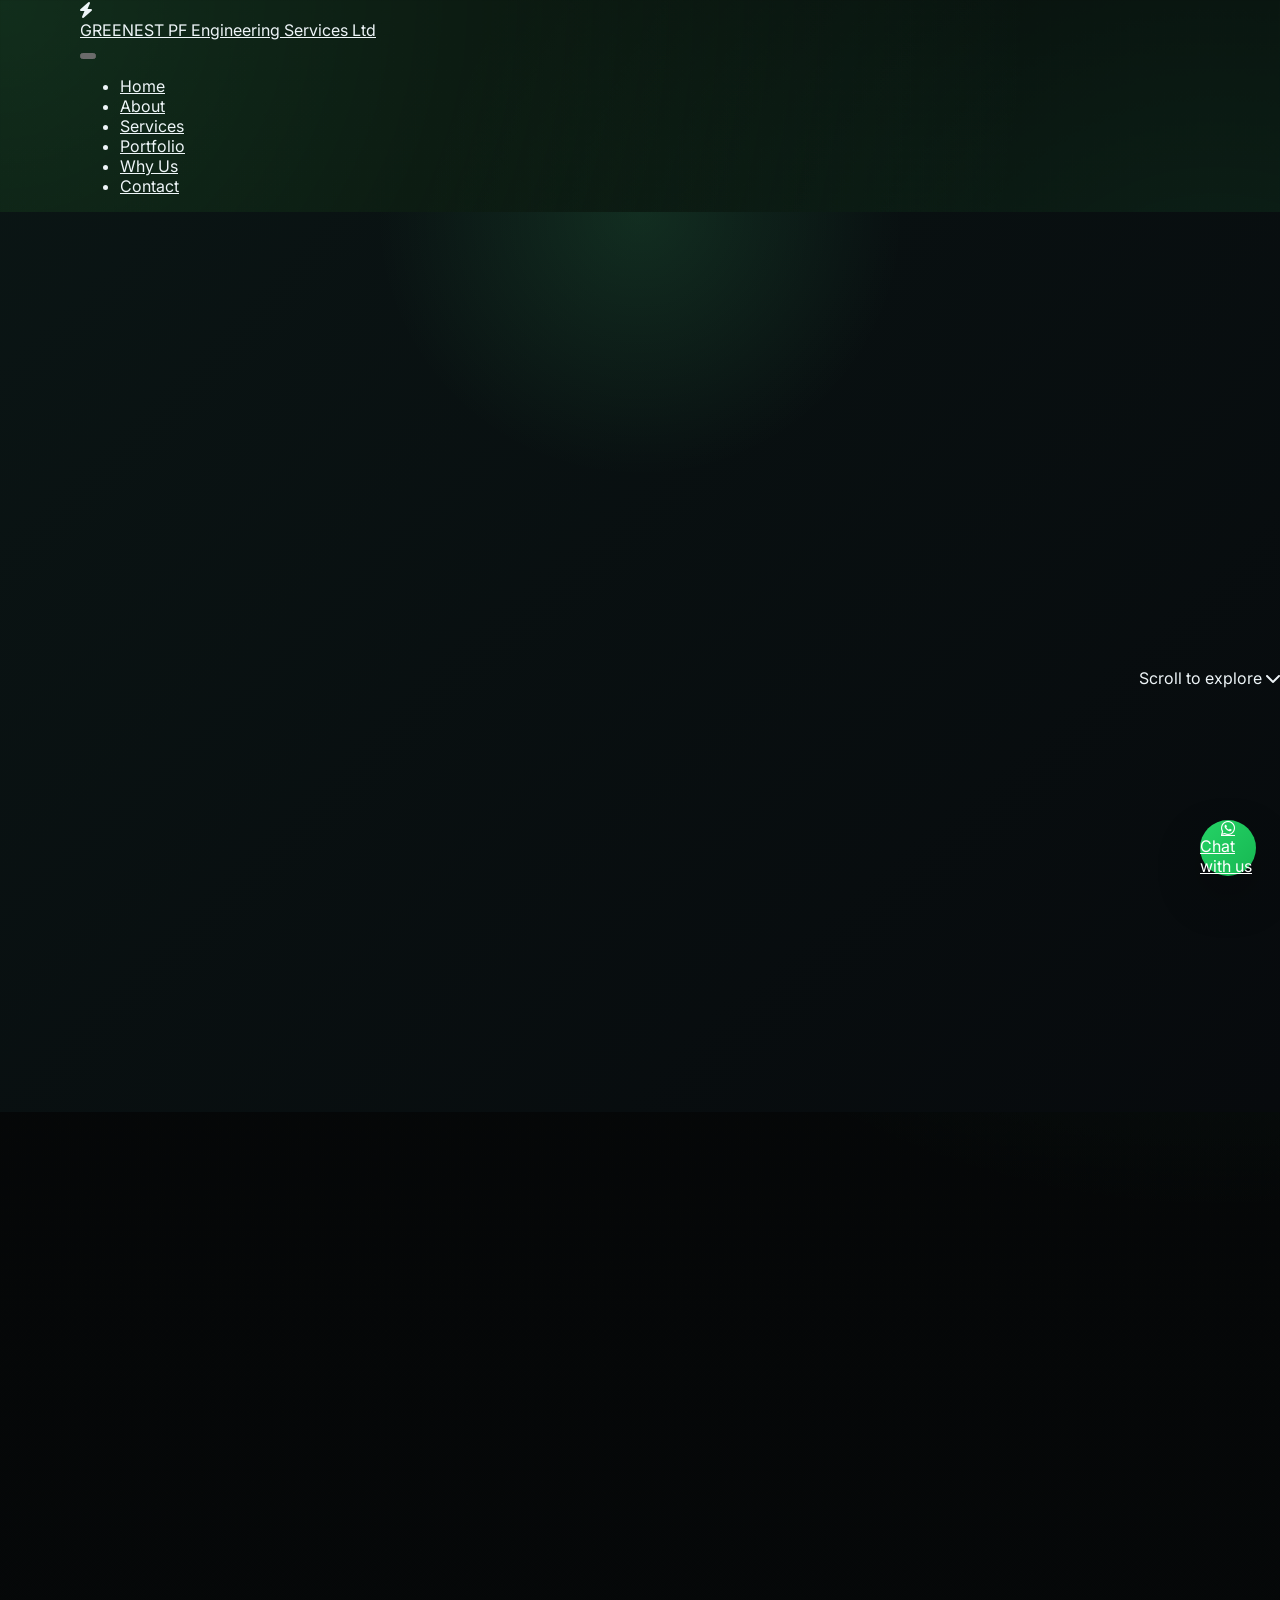
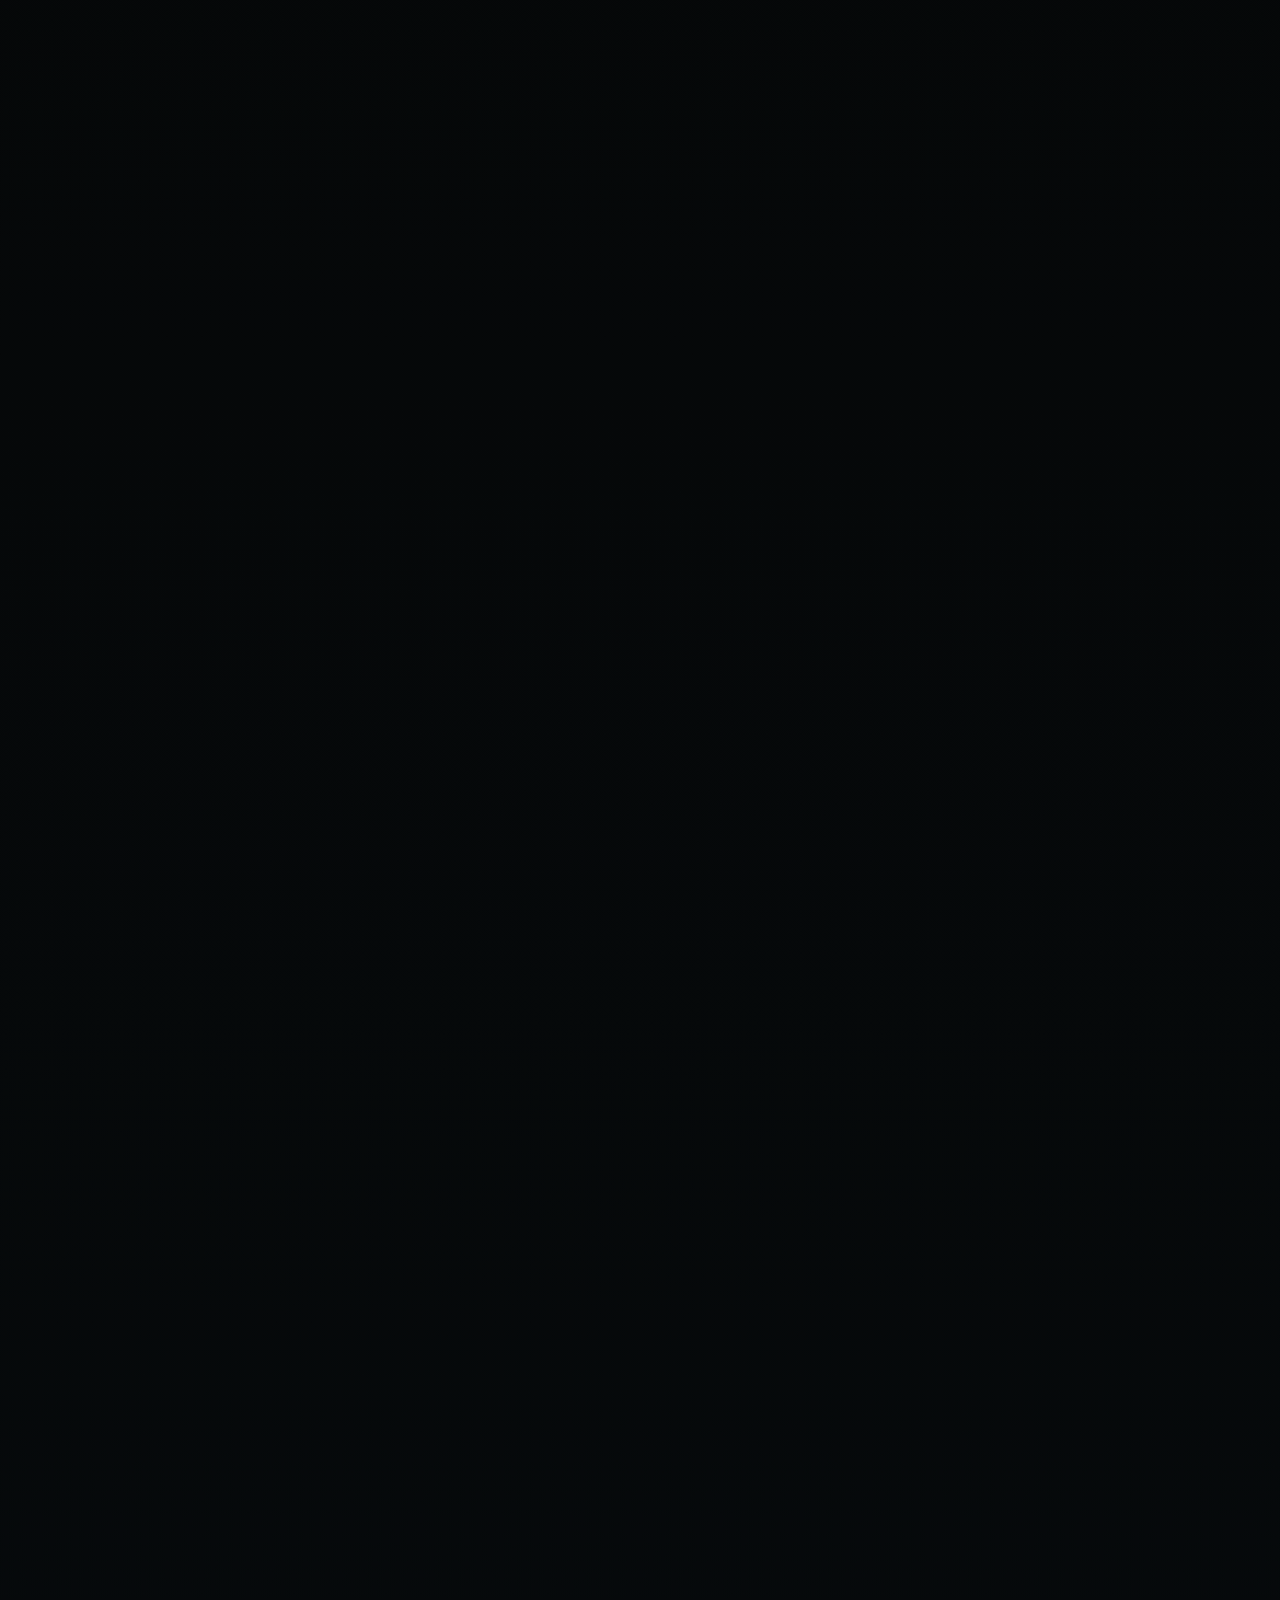
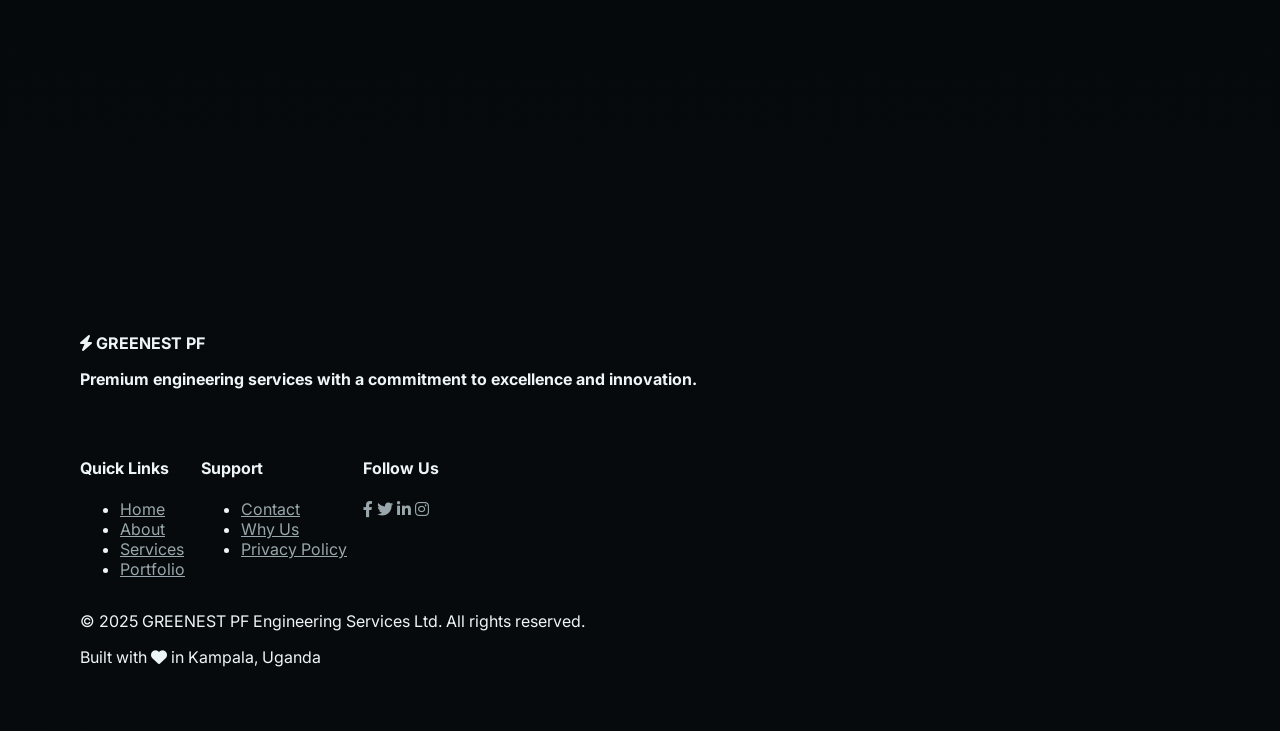
==== index.html @ 6f7627c1 "Update index.html" ====
﻿<!DOCTYPE html>
<html lang="en">

<head>
  <meta charset="UTF-8">
  <meta name="viewport" content="width=device-width, initial-scale=1.0">
  <meta name="description"
    content="GREENEST PF Engineering Services Ltd offers electrical, plumbing, tiling, painting, maintenance, gypsum board and fabrication services in Kampala.">
  <meta name="keywords" content="engineering, electrical, plumbing, construction, Kampala, Uganda">
  <meta name="author" content="GREENEST PF Engineering Services Ltd">
  <meta name="theme-color" content="#040606">
  
  <title>GREENEST PF | Engineering Excellence in Kampala</title>
  
  <!-- Font Awesome 6 -->
  <link rel="stylesheet" href="https://cdnjs.cloudflare.com/ajax/libs/font-awesome/6.0.0-beta3/css/all.min.css">
  
  <!-- Google Fonts -->
  <link href="https://fonts.googleapis.com/css2?family=Inter:opsz,wght@14..32,300;14..32,400;14..32,500;14..32,600;14..32,700;14..32,800&display=swap" rel="stylesheet">
  
  <!-- AOS Animation Library -->
  <link href="https://unpkg.com/aos@2.3.1/dist/aos.css" rel="stylesheet">
  
  <!-- Main CSS -->
  <link rel="stylesheet" href="styles.css">
</head>

<body>
  <!-- Custom Cursor -->
  <div class="custom-cursor"></div>
  <div class="custom-cursor-dot"></div>

  <!-- Scroll Progress Bar -->
  <div class="scroll-progress"></div>

  <!-- Navigation -->
  <header class="navbar">
    <div class="container navbar-container">
      <a href="#home" class="logo">
        <div class="logo-icon">
          <i class="fas fa-bolt"></i>
        </div>
        <div class="logo-text">
          <span class="logo-main">GREENEST PF</span>
          <span class="logo-sub">Engineering Services Ltd</span>
        </div>
      </a>

      <button class="mobile-toggle" id="mobileToggle" aria-label="Menu">
        <span></span>
        <span></span>
        <span></span>
      </button>

      <nav class="nav-menu" id="navMenu">
        <ul class="nav-list">
          <li><a href="#home" class="nav-link active">Home</a></li>
          <li><a href="#about" class="nav-link">About</a></li>
          <li><a href="#services" class="nav-link">Services</a></li>
          <li><a href="#portfolio" class="nav-link">Portfolio</a></li>
          <li><a href="#why-us" class="nav-link">Why Us</a></li>
          <li><a href="#contact" class="nav-link">Contact</a></li>
        </ul>
      </nav>
    </div>
  </header>

  <main>
    <!-- Hero Section -->
    <section id="home" class="hero">
      <div class="hero-bg"></div>
      <div class="hero-particles" id="heroParticles"></div>
      
      <div class="container hero-container">
        <div class="hero-content" data-aos="fade-up" data-aos-duration="1000">
          <div class="hero-badge">
            <i class="fas fa-certificate"></i>
            <span>Trusted Since 2016</span>
          </div>
          
          <h1 class="hero-title">
            Building Excellence,
            <span class="gradient-text">Powering the Future</span>
          </h1>
          
          <p class="hero-description">
            GREENEST PF delivers premium electrical, plumbing, tiling, painting, maintenance, 
            and fabrication services across Kampala. We combine technical expertise with 
            uncompromising quality standards.
          </p>
          
          <div class="hero-buttons">
            <a href="#contact" class="btn btn-primary">
              <i class="fas fa-calendar-check"></i>
              <span>Book Consultation</span>
            </a>
            <a href="#services" class="btn btn-outline">
              <i class="fas fa-arrow-right"></i>
              <span>Explore Services</span>
            </a>
          </div>
          
          <div class="hero-stats">
            <div class="stat-item">
              <div class="stat-number" data-count="8">0</div>
              <div class="stat-label">Years Experience</div>
            </div>
            <div class="stat-divider"></div>
            <div class="stat-item">
              <div class="stat-number" data-count="100">0</div>
              <div class="stat-label">Projects Complete</div>
            </div>
            <div class="stat-divider"></div>
            <div class="stat-item">
              <div class="stat-number" data-count="99">0</div>
              <div class="stat-label">Satisfaction Rate</div>
            </div>
          </div>
        </div>
        
        <div class="hero-card" data-aos="fade-left" data-aos-duration="1000" data-aos-delay="200">
          <div class="hero-card-header">
            <i class="fas fa-star-of-life"></i>
            <span>Premium Services</span>
          </div>
          <ul class="hero-service-list">
            <li><i class="fas fa-bolt"></i> <span>Electrical Installation</span></li>
            <li><i class="fas fa-water"></i> <span>Plumbing Systems</span></li>
            <li><i class="fas fa-brush"></i> <span>Tiling & Painting</span></li>
            <li><i class="fas fa-hard-hat"></i> <span>Maintenance & Repair</span></li>
            <li><i class="fas fa-cubes"></i> <span>Gypsum Board Works</span></li>
            <li><i class="fas fa-industry"></i> <span>Fabrication & Aluminum</span></li>
          </ul>
          <div class="hero-card-footer">
            <i class="fas fa-clock"></i>
            <span>24/7 Emergency Response Available</span>
          </div>
        </div>
      </div>
      
      <div class="hero-scroll-indicator">
        <span>Scroll to explore</span>
        <i class="fas fa-chevron-down"></i>
      </div>
    </section>

    <!-- About Section -->
    <section id="about" class="about">
      <div class="container">
        <div class="section-header" data-aos="fade-up">
          <div class="section-badge">Who We Are</div>
          <h2 class="section-title">Engineering Solutions Built for Modern Projects</h2>
          <p class="section-subtitle">
            We combine technical expertise, disciplined execution, and responsive support to keep every project moving forward.
          </p>
        </div>
        
        <div class="about-grid">
          <div class="about-content" data-aos="fade-right" data-aos-delay="100">
            <div class="about-feature">
              <div class="feature-icon">
                <i class="fas fa-shield-alt"></i>
              </div>
              <div class="feature-text">
                <h3>Safety-Led Delivery</h3>
                <p>Industry standards, rigorous site checks, and compliant installation practices.</p>
              </div>
            </div>
            
            <div class="about-feature">
              <div class="feature-icon">
                <i class="fas fa-sync-alt"></i>
              </div>
              <div class="feature-text">
                <h3>Turnkey Coordination</h3>
                <p>Multi-discipline teams working together to reduce handoffs.</p>
              </div>
            </div>
            
            <div class="about-feature">
              <div class="feature-icon">
                <i class="fas fa-headset"></i>
              </div>
              <div class="feature-text">
                <h3>Dedicated Support</h3>
                <p>Quick estimates, clear communication, and fast follow-up.</p>
              </div>
            </div>
          </div>
          
          <div class="about-stats-grid" data-aos="fade-left" data-aos-delay="200">
            <div class="stat-card">
              <div class="stat-icon"><i class="fas fa-users"></i></div>
              <div class="stat-number" data-count="14">0</div>
              <div class="stat-label">Expert Engineers</div>
            </div>
            <div class="stat-card">
              <div class="stat-icon"><i class="fas fa-building"></i></div>
              <div class="stat-number" data-count="120">0</div>
              <div class="stat-label">Projects Delivered</div>
            </div>
            <div class="stat-card">
              <div class="stat-icon"><i class="fas fa-trophy"></i></div>
              <div class="stat-number" data-count="100">0</div>
              <div class="stat-label">Happy Clients</div>
            </div>
          </div>
        </div>
      </div>
    </section>

    <!-- Services Section -->
    <section id="services" class="services">
      <div class="container">
        <div class="section-header" data-aos="fade-up">
          <div class="section-badge">What We Offer</div>
          <h2 class="section-title">Complete Technical Services for Every Build</h2>
          <p class="section-subtitle">
            From electrical systems to finishing touches, we deliver excellence across all disciplines.
          </p>
        </div>
        
        <div class="services-grid">
          <div class="service-card" data-aos="flip-left" data-aos-delay="0">
            <div class="service-icon"><i class="fas fa-bolt"></i></div>
            <h3>Electrical Installation</h3>
            <p>Smart wiring, power distribution, controls, backup systems.</p>
            <div class="service-hover-bg"></div>
          </div>
          
          <div class="service-card" data-aos="flip-left" data-aos-delay="100">
            <div class="service-icon"><i class="fas fa-water"></i></div>
            <h3>Plumbing</h3>
            <p>Water systems, drainage, fixtures, leak-proof accuracy.</p>
            <div class="service-hover-bg"></div>
          </div>
          
          <div class="service-card" data-aos="flip-left" data-aos-delay="200">
            <div class="service-icon"><i class="fas fa-th-large"></i></div>
            <h3>Tiling</h3>
            <p>Clean tile installations for floors and walls with precision.</p>
            <div class="service-hover-bg"></div>
          </div>
          
          <div class="service-card" data-aos="flip-left" data-aos-delay="300">
            <div class="service-icon"><i class="fas fa-paint-roller"></i></div>
            <h3>Painting</h3>
            <p>Interior and exterior painting that elevates spaces.</p>
            <div class="service-hover-bg"></div>
          </div>
          
          <div class="service-card" data-aos="flip-left" data-aos-delay="400">
            <div class="service-icon"><i class="fas fa-tools"></i></div>
            <h3>Maintenance</h3>
            <p>Preventive care, repairs, and reliable support.</p>
            <div class="service-hover-bg"></div>
          </div>
          
          <div class="service-card" data-aos="flip-left" data-aos-delay="500">
            <div class="service-icon"><i class="fas fa-cubes"></i></div>
            <h3>Gypsum Board Works</h3>
            <p>Precision ceiling and partition installations.</p>
            <div class="service-hover-bg"></div>
          </div>
          
          <div class="service-card" data-aos="flip-left" data-aos-delay="600">
            <div class="service-icon"><i class="fas fa-industry"></i></div>
            <h3>Fabrication & Aluminum</h3>
            <p>Metal fabrication, aluminum framing, doors, windows.</p>
            <div class="service-hover-bg"></div>
          </div>
        </div>
      </div>
    </section>

    <!-- Portfolio Section -->
    <section id="portfolio" class="portfolio">
      <div class="container">
        <div class="section-header" data-aos="fade-up">
          <div class="section-badge">Our Work</div>
          <h2 class="section-title">Visible Results from Our Latest Projects</h2>
          <p class="section-subtitle">
            Browse through some of our recent engineering projects across Kampala.
          </p>
        </div>
        
        <div class="portfolio-grid">
          <div class="portfolio-item" data-aos="zoom-in" data-aos-delay="0">
            <div class="portfolio-overlay">
              <i class="fas fa-search-plus"></i>
              <h3>Smart Electrical Fit-out</h3>
              <p>Commercial Building</p>
            </div>
            <div class="portfolio-placeholder">
              <i class="fas fa-lightbulb"></i>
            </div>
          </div>
          
          <div class="portfolio-item" data-aos="zoom-in" data-aos-delay="100">
            <div class="portfolio-overlay">
              <i class="fas fa-search-plus"></i>
              <h3>Sanitary Upgrade</h3>
              <p>Residential Complex</p>
            </div>
            <div class="portfolio-placeholder">
              <i class="fas fa-water"></i>
            </div>
          </div>
          
          <div class="portfolio-item" data-aos="zoom-in" data-aos-delay="200">
            <div class="portfolio-overlay">
              <i class="fas fa-search-plus"></i>
              <h3>Feature Wall Tiling</h3>
              <p>Luxury Apartment</p>
            </div>
            <div class="portfolio-placeholder">
              <i class="fas fa-th-large"></i>
            </div>
          </div>
          
          <div class="portfolio-item" data-aos="zoom-in" data-aos-delay="300">
            <div class="portfolio-overlay">
              <i class="fas fa-search-plus"></i>
              <h3>Aluminum Framing</h3>
              <p>Office Building</p>
            </div>
            <div class="portfolio-placeholder">
              <i class="fas fa-cog"></i>
            </div>
          </div>
        </div>
      </div>
    </section>

    <!-- Why Choose Us Section -->
    <section id="why-us" class="why-us">
      <div class="container">
        <div class="section-header" data-aos="fade-up">
          <div class="section-badge">Why Choose Us</div>
          <h2 class="section-title">Quality, Experience, Reliability — Engineered for Your Success</h2>
        </div>
        
        <div class="why-grid">
          <div class="why-card" data-aos="fade-up" data-aos-delay="0">
            <div class="why-icon"><i class="fas fa-medal"></i></div>
            <h3>Quality Craftsmanship</h3>
            <p>Industry-grade delivery backed by professional standards and premium finishes.</p>
            <div class="why-number">01</div>
          </div>
          
          <div class="why-card" data-aos="fade-up" data-aos-delay="100">
            <div class="why-icon"><i class="fas fa-chart-line"></i></div>
            <h3>Proven Experience</h3>
            <p>Years of expertise across technical installations, maintenance, and construction.</p>
            <div class="why-number">02</div>
          </div>
          
          <div class="why-card" data-aos="fade-up" data-aos-delay="200">
            <div class="why-icon"><i class="fas fa-handshake"></i></div>
            <h3>Trusted Reliability</h3>
            <p>Clear planning, on-time schedules, and responsive support you can count on.</p>
            <div class="why-number">03</div>
          </div>
        </div>
      </div>
    </section>

    <!-- Contact Section -->
    <section id="contact" class="contact">
      <div class="container">
        <div class="section-header" data-aos="fade-up">
          <div class="section-badge">Get In Touch</div>
          <h2 class="section-title">Ready to Start Your Project?</h2>
          <p class="section-subtitle">
            Contact us for quotes, site visits, and technical support. We're here to help.
          </p>
        </div>
        
        <div class="contact-grid">
          <div class="contact-info" data-aos="fade-right" data-aos-delay="100">
            <div class="contact-card">
              <div class="contact-item">
                <div class="contact-icon"><i class="fas fa-phone-alt"></i></div>
                <div>
                  <h4>Phone</h4>
                  <a href="tel:+256783756775">+256 783 756775</a><br>
                  <a href="tel:+256784815856">+256 784 815856</a>
                </div>
              </div>
              
              <div class="contact-item">
                <div class="contact-icon"><i class="fab fa-whatsapp"></i></div>
                <div>
                  <h4>WhatsApp</h4>
                  <a href="https://wa.me/256783756775" target="_blank">Chat with us →</a>
                </div>
              </div>
              
              <div class="contact-item">
                <div class="contact-icon"><i class="fas fa-map-marker-alt"></i></div>
                <div>
                  <h4>Visit Us</h4>
                  <p>8th Street Industrial Area, Sali Stage, Wabigalo, Kampala</p>
                </div>
              </div>
            </div>
          </div>
          
          <div class="contact-map" data-aos="fade-left" data-aos-delay="200">
            <iframe 
              src="https://maps.google.com/maps?q=Kampala+Wabigalo+Industrial+Area&t=&z=15&ie=UTF8&iwloc=&output=embed" 
              loading="lazy" 
              title="Greenest PF Location">
            </iframe>
          </div>
        </div>
      </div>
    </section>
  </main>

  <!-- Footer -->
  <footer class="footer">
    <div class="container">
      <div class="footer-grid">
        <div class="footer-brand">
          <div class="footer-logo">
            <i class="fas fa-bolt"></i>
            <span>GREENEST PF</span>
          </div>
          <p>Premium engineering services with a commitment to excellence and innovation.</p>
        </div>
        
        <div class="footer-links">
          <div>
            <h4>Quick Links</h4>
            <ul>
              <li><a href="#home">Home</a></li>
              <li><a href="#about">About</a></li>
              <li><a href="#services">Services</a></li>
              <li><a href="#portfolio">Portfolio</a></li>
            </ul>
          </div>
          
          <div>
            <h4>Support</h4>
            <ul>
              <li><a href="#contact">Contact</a></li>
              <li><a href="#why-us">Why Us</a></li>
              <li><a href="#privacy">Privacy Policy</a></li>
            </ul>
          </div>
          
          <div>
            <h4>Follow Us</h4>
            <div class="social-links">
              <a href="#"><i class="fab fa-facebook-f"></i></a>
              <a href="#"><i class="fab fa-twitter"></i></a>
              <a href="#"><i class="fab fa-linkedin-in"></i></a>
              <a href="#"><i class="fab fa-instagram"></i></a>
            </div>
          </div>
        </div>
      </div>
      
      <div class="footer-bottom">
        <p>&copy; 2025 GREENEST PF Engineering Services Ltd. All rights reserved.</p>
        <p>Built with <i class="fas fa-heart"></i> in Kampala, Uganda</p>
      </div>
    </div>
  </footer>

  <!-- WhatsApp Float Button -->
  <a href="https://wa.me/256783756775" class="whatsapp-float" target="_blank">
    <i class="fab fa-whatsapp"></i>
    <span class="whatsapp-tooltip">Chat with us</span>
  </a>

  <!-- Scripts -->
  <script src="https://unpkg.com/aos@2.3.1/dist/aos.js"></script>
  <script src="script.js"></script>
</body>

</html>
---- styles.css ----
﻿:root {
    color-scheme: dark;
    --bg: #040606;
    --surface: rgba(18, 30, 32, 0.85);
    --surface-soft: rgba(22, 34, 38, 0.75);
    --text: #eef5f8;
    --muted: #99a7ac;
    --accent: #53ff8e;
    --accent-strong: #39d870;
    --border: rgba(83, 255, 142, 0.18);
    --shadow: 0 28px 70px rgba(0, 0, 0, 0.4);
}

* {
    box-sizing: border-box;
}

html {
    scroll-behavior: smooth;
}

body {
    margin: 0;
    min-height: 100vh;
    background: radial-gradient(circle at top left, rgba(83, 255, 142, 0.16), transparent 25%),
        radial-gradient(circle at 95% 10%, rgba(70, 255, 165, 0.12), transparent 22%),
        linear-gradient(180deg, #050606 0%, #060a0c 100%);
    color: var(--text);
    font-family: 'Inter', sans-serif;
}

body::selection {
    background: rgba(83, 255, 142, 0.3);
    color: #fff;
}

img {
    display: block;
    max-width: 100%;
}

a {
    color: inherit;
}

button,
input,
select,
textarea {
    font: inherit;
}

.container {
    width: min(1120px, 100% - 32px);
    margin: 0 auto;
}

.topbar {
    position: sticky;
    top: 0;
    z-index: 100;
    backdrop-filter: blur(16px);
    background: rgba(6, 9, 12, 0.95);
    border-bottom: 1px solid rgba(83, 255, 142, 0.14);
}

.topbar-inner {
    display: flex;
    align-items: center;
    justify-content: space-between;
    gap: 1rem;
    padding: 1rem 0;
}

.brand {
    display: inline-flex;
    align-items: center;
    gap: 0.9rem;
    font-weight: 700;
    letter-spacing: 0.08em;
    text-transform: uppercase;
    text-decoration: none;
}

.brand-mark {
    width: 44px;
    height: 44px;
    display: grid;
    place-items: center;
    border-radius: 16px;
    background: linear-gradient(135deg, rgba(83, 255, 142, 0.32), rgba(23, 38, 44, 0.98));
    color: var(--accent);
    border: 1px solid rgba(83, 255, 142, 0.22);
}

.nav-panel {
    display: block;
}

.nav-links {
    display: none;
    flex-direction: column;
    gap: 0.5rem;
    padding: 1rem;
    margin: 0;
    list-style: none;
    border-radius: 24px;
    background: rgba(9, 14, 18, 0.98);
    border: 1px solid rgba(83, 255, 142, 0.14);
    position: absolute;
    top: 100%;
    left: 0;
    right: 0;
    width: auto;
    max-width: calc(100% - 48px);
    margin: 0 auto;
}

.nav-links li {
    display: inline-flex;
}

.nav-links.open {
    display: flex;
}

.nav-links a {
    position: relative;
    display: inline-flex;
    align-items: center;
    padding: 0.85rem 1rem;
    color: var(--muted);
    border-radius: 999px;
    transition: color 0.22s ease, background 0.22s ease, transform 0.22s ease;
}

.nav-links a:hover,
.nav-links a:focus-visible {
    color: var(--accent);
    background: rgba(83, 255, 142, 0.08);
}

.nav-links a.active {
    color: var(--accent);
    background: rgba(83, 255, 142, 0.14);
}

.mobile-menu {
    width: 44px;
    height: 44px;
    border: 1px solid rgba(255, 255, 255, 0.1);
    border-radius: 14px;
    display: grid;
    place-items: center;
    background: rgba(255, 255, 255, 0.04);
    cursor: pointer;
}

.mobile-menu span {
    width: 18px;
    height: 2px;
    background: var(--text);
    display: block;
    border-radius: 999px;
    transition: transform 0.25s ease, opacity 0.25s ease;
}

.mobile-menu span:nth-child(2) {
    margin: 6px 0;
}

.mobile-menu.open span:nth-child(1) {
    transform: translateY(8px) rotate(45deg);
}

.mobile-menu.open span:nth-child(2) {
    opacity: 0;
}

.mobile-menu.open span:nth-child(3) {
    transform: translateY(-8px) rotate(-45deg);
}

.hero {
    position: relative;
    overflow: hidden;
    min-height: 100vh;
    padding: 6rem 0 4rem;
    display: flex;
    align-items: center;
    background-image: radial-gradient(circle at center top, rgba(83, 255, 142, 0.12), transparent 24%),
        linear-gradient(130deg, rgba(10, 20, 20, 0.95), rgba(7, 10, 13, 0.98));
    background-size: cover;
    background-position: center center;
}

.hero-overlay {
    position: absolute;
    inset: 0;
    background: linear-gradient(180deg, rgba(8, 16, 18, 0.08), rgba(0, 0, 0, 0.45));
    pointer-events: none;
    will-change: transform;
}

.hero-grid {
    position: relative;
    display: grid;
    gap: 2rem;
    align-items: start;
}

.hero-copy {
    max-width: 680px;
}

.eyebrow {
    display: inline-flex;
    align-items: center;
    gap: 0.65rem;
    margin-bottom: 1rem;
    color: var(--accent);
    font-size: 0.85rem;
    text-transform: uppercase;
    letter-spacing: 0.18em;
}

.eyebrow::before {
    content: '';
    width: 34px;
    height: 1px;
    background: rgba(83, 255, 142, 0.4);
}

.hero-copy h1 {
    margin: 0;
    font-size: clamp(2.8rem, 5vw, 4.8rem);
    line-height: 0.98;
    letter-spacing: -0.06em;
}

.glow {
    display: inline-block;
    color: #ffffff;
    background: linear-gradient(90deg, rgba(83, 255, 142, 0.98), rgba(255, 255, 255, 0.9));
    -webkit-background-clip: text;
    background-clip: text;
    color: transparent;
    position: relative;
}

.glow::after {
    content: '';
    position: absolute;
    inset: 0;
    filter: blur(18px);
    opacity: 0.55;
}

.hero-text {
    margin: 1.5rem 0 2rem;
    max-width: 640px;
    color: var(--muted);
    font-size: 1.05rem;
    line-height: 1.9;
}

.hero-actions {
    display: flex;
    flex-wrap: wrap;
    gap: 1rem;
    margin-bottom: 2rem;
}

.btn {
    display: inline-flex;
    align-items: center;
    justify-content: center;
    min-height: 52px;
    padding: 0 1.8rem;
    border-radius: 999px;
    font-weight: 600;
    letter-spacing: 0.02em;
    text-decoration: none;
    transition: transform 0.25s ease, box-shadow 0.25s ease, background-color 0.25s ease;
}

.btn-primary {
    background: linear-gradient(135deg, rgba(83, 255, 142, 0.95), rgba(32, 250, 175, 0.7));
    color: #040606;
    box-shadow: 0 18px 40px rgba(31, 255, 142, 0.25);
}

.btn-primary:hover,
.btn-primary:focus-visible {
    transform: translateY(-2px);
    box-shadow: 0 22px 48px rgba(31, 255, 142, 0.32);
}

.btn-outline {
    border: 1px solid rgba(83, 255, 142, 0.4);
    color: var(--text);
    background: rgba(255, 255, 255, 0.04);
}

.btn-outline:hover,
.btn-outline:focus-visible {
    background: rgba(83, 255, 142, 0.14);
}

.hero-metrics {
    display: grid;
    grid-template-columns: repeat(3, minmax(120px, 1fr));
    gap: 1rem;
}

.metric-card {
    padding: 1rem 1.2rem;
    border-radius: 22px;
    background: rgba(255, 255, 255, 0.04);
    border: 1px solid rgba(255, 255, 255, 0.08);
    box-shadow: inset 0 0 0 1px rgba(255, 255, 255, 0.02);
}

.metric-card strong {
    display: block;
    font-size: 1.5rem;
    color: #ffffff;
}

.metric-card span {
    margin-top: 0.45rem;
    display: block;
    color: var(--muted);
    font-size: 0.95rem;
}

.hero-panel {
    padding: 2rem;
    min-width: 320px;
    background: rgba(16, 28, 32, 0.88);
    border: 1px solid rgba(83, 255, 142, 0.14);
    box-shadow: var(--shadow);
}

.panel-head {
    display: flex;
    align-items: center;
    justify-content: space-between;
    gap: 1rem;
    margin-bottom: 1.8rem;
}

.panel-head span {
    color: var(--accent);
    text-transform: uppercase;
    letter-spacing: 0.16em;
    font-size: 0.78rem;
}

.panel-badge {
    display: inline-flex;
    align-items: center;
    justify-content: center;
    padding: 0.45rem 0.85rem;
    border-radius: 999px;
    background: rgba(83, 255, 142, 0.12);
    color: var(--accent);
    font-size: 0.7rem;
    letter-spacing: 0.14em;
}

.panel-list {
    list-style: none;
    padding: 0;
    margin: 0;
    display: grid;
    gap: 1rem;
}

.panel-list li {
    display: flex;
    align-items: flex-start;
    gap: 0.9rem;
    color: var(--muted);
}

.panel-list li i {
    color: var(--accent);
    min-width: 26px;
    font-size: 1.1rem;
    margin-top: 0.1rem;
}

.panel-quote {
    margin-top: 1.8rem;
    color: #dafbd8;
    font-size: 0.96rem;
    line-height: 1.8;
}

.section {
    padding: 5rem 0;
    scroll-margin-top: 92px;
}

.section-heading,
.section-intro {
    max-width: 720px;
}

.section-heading h2,
.section-intro h2 {
    margin: 0.85rem 0 1rem;
    font-size: clamp(2rem, 3vw, 3rem);
}

.section-heading p,
.section-intro p {
    color: var(--muted);
    line-height: 1.9;
    max-width: 680px;
}

.about-section .section-grid,
.reason-section .section-grid,
.contact-grid,
.about-grid {
    display: grid;
    gap: 2rem;
}

.about-grid {
    grid-template-columns: 1fr 0.95fr;
    align-items: start;
}

.about-copy {
    display: grid;
    gap: 1.5rem;
}

.about-highlights {
    display: grid;
    gap: 1rem;
}

.about-highlights article {
    padding: 1.2rem 1.3rem;
    border-radius: 24px;
    background: rgba(255, 255, 255, 0.03);
    border: 1px solid rgba(255, 255, 255, 0.06);
}

.about-highlights strong {
    display: block;
    margin-bottom: 0.65rem;
    font-size: 1rem;
}

.about-highlights p {
    margin: 0;
    color: var(--muted);
    line-height: 1.8;
}

.about-card,
.glass-card {
    position: relative;
    overflow: hidden;
    border-radius: 30px;
    background: rgba(10, 20, 24, 0.82);
    border: 1px solid rgba(83, 255, 142, 0.12);
    box-shadow: var(--shadow);
    backdrop-filter: blur(18px);
}

.about-summary {
    padding: 2rem 2rem 1.5rem;
}

.about-summary p {
    margin: 0;
    color: var(--text);
    line-height: 1.9;
}

.about-stats {
    display: grid;
    grid-template-columns: repeat(3, minmax(0, 1fr));
    gap: 1rem;
    padding: 0 2rem 2rem;
}

.about-stats div {
    padding: 1rem 1.1rem;
    border-radius: 22px;
    background: rgba(83, 255, 142, 0.07);
    border: 1px solid rgba(83, 255, 142, 0.1);
}

.about-stats strong {
    display: block;
    font-size: 1.5rem;
    margin-bottom: 0.35rem;
    color: #fff;
}

.about-stats span {
    color: var(--muted);
}

.about-list div p {
    margin: 0;
    color: var(--muted);
    line-height: 1.8;
}

.services-grid {
    display: grid;
    grid-template-columns: repeat(auto-fit, minmax(240px, 1fr));
    gap: 1.5rem;
}

.service-card {
    padding: 2rem;
    border: 1px solid rgba(83, 255, 142, 0.12);
    transition: transform 0.25s ease, box-shadow 0.25s ease, border-color 0.25s ease;
}

.service-card:hover {
    transform: translateY(-8px);
    box-shadow: 0 30px 55px rgba(19, 50, 47, 0.25);
    border-color: rgba(83, 255, 142, 0.22);
}

.service-card i {
    display: inline-flex;
    align-items: center;
    justify-content: center;
    width: 56px;
    height: 56px;
    border-radius: 16px;
    background: rgba(83, 255, 142, 0.12);
    color: var(--accent);
    font-size: 1.3rem;
    margin-bottom: 1.4rem;
}

.service-card h3 {
    margin: 0 0 0.85rem;
}

.service-card p {
    margin: 0;
    line-height: 1.9;
    color: var(--muted);
}

.portfolio-grid,
.why-grid {
    display: grid;
    gap: 1.5rem;
}

.portfolio-grid {
    grid-template-columns: repeat(auto-fit, minmax(220px, 1fr));
}

.portfolio-card,
.why-card,
.contact-card,
.contact-map {
    padding: 2rem;
}

.portfolio-card {
    display: grid;
    gap: 1.25rem;
    align-items: start;
}

.portfolio-icon {
    width: 60px;
    height: 60px;
    display: grid;
    place-items: center;
    border-radius: 18px;
    background: rgba(83, 255, 142, 0.14);
    color: var(--accent);
    font-size: 1.4rem;
}

.portfolio-card h3 {
    margin: 0;
}

.why-grid {
    grid-template-columns: repeat(auto-fit, minmax(240px, 1fr));
}

.why-card h3 {
    margin-top: 0;
}

.why-card p {
    color: var(--muted);
    line-height: 1.9;
}

.contact-grid {
    grid-template-columns: 1.2fr 1fr;
}

.contact-card {
    display: grid;
    gap: 1.6rem;
}

.contact-card h2 {
    margin: 0;
}

.contact-card p {
    margin: 0;
    color: var(--muted);
}

.contact-info-list {
    display: grid;
    gap: 1rem;
}

.contact-info-list div {
    display: grid;
    grid-template-columns: 38px minmax(0, 1fr);
    gap: 0.9rem;
    align-items: center;
    color: var(--muted);
}

.contact-info-list div i {
    color: var(--accent);
    font-size: 1rem;
}

.contact-info-list a {
    color: var(--text);
    text-decoration: none;
}

.contact-map iframe {
    width: 100%;
    min-height: 360px;
    border: 0;
    border-radius: 24px;
}

.footer {
    padding: 2.5rem 0 3rem;
}

.footer-grid {
    display: grid;
    gap: 1.5rem;
}

.footer-brand {
    font-weight: 700;
    margin: 0 0 0.5rem;
}

.footer-links {
    display: flex;
    flex-wrap: wrap;
    gap: 1rem;
}

.footer-links a {
    color: var(--muted);
}

.footer-note {
    margin-top: 1.8rem;
    color: rgba(255, 255, 255, 0.55);
    font-size: 0.95rem;
}

.whatsapp-float {
    position: fixed;
    right: 24px;
    bottom: 24px;
    width: 56px;
    height: 56px;
    border-radius: 50%;
    display: grid;
    place-items: center;
    background: linear-gradient(135deg, #25d366, #16b752);
    color: #fff;
    box-shadow: 0 20px 45px rgba(0, 0, 0, 0.28);
    transition: transform 0.25s ease, box-shadow 0.25s ease;
    z-index: 90;
}

.whatsapp-float:hover {
    transform: translateY(-3px);
    box-shadow: 0 26px 55px rgba(0, 0, 0, 0.32);
}

.whatsapp-float.pulse {
    animation: floatPulse 2.8s ease-in-out infinite;
}

@keyframes floatPulse {

    0%,
    100% {
        transform: translateY(0);
    }

    50% {
        transform: translateY(-6px);
    }
}

[data-animate] {
    opacity: 0;
    transform: translateY(30px);
    transition: opacity 0.8s ease, transform 0.8s ease;
}

[data-animate="fade-in"] {
    transform: translateY(15px);
}

.animate-visible {
    opacity: 1;
    transform: translateY(0);
}

@media (min-width: 768px) {
    .nav-panel {
        display: block;
    }

    .nav-links {
        display: flex;
        flex-direction: row;
        flex-wrap: wrap;
        align-items: center;
        gap: 1rem;
        padding: 0;
        margin: 0;
        background: transparent;
        border: none;
        width: auto;
    }

    .nav-links.open {
        display: flex;
    }

    .nav-links li {
        display: inline-flex;
    }

    .mobile-menu {
        display: none;
    }

    .hero-grid {
        grid-template-columns: 1.2fr 0.8fr;
        align-items: center;
    }

    .hero-metrics {
        gap: 1rem;
    }

    .contact-grid {
        grid-template-columns: 1fr 0.9fr;
    }
}

@media (max-width: 767px) {
    .topbar-inner {
        align-items: center;
    }

    .nav-panel {
        position: relative;
        z-index: 110;
    }

    .nav-links {
        position: absolute;
        top: calc(100% + 10px);
        left: 16px;
        right: 16px;
        flex-direction: column;
        background: rgba(6, 8, 10, 0.98);
        padding: 1rem;
        border-radius: 24px;
        border: 1px solid rgba(83, 255, 142, 0.14);
        display: none;
        width: auto;
        max-width: calc(100% - 32px);
        box-shadow: 0 30px 50px rgba(0, 0, 0, 0.22);
    }

    .nav-links.open {
        display: flex;
    }

    .nav-links li {
        width: 100%;
    }

    .nav-links a {
        width: 100%;
        justify-content: center;
    }

    .mobile-menu {
        margin-left: auto;
    }

    .hero {
        padding-top: 4rem;
    }

    .hero-metrics,
    .portfolio-grid,
    .why-grid,
    .contact-grid,
    .about-grid {
        grid-template-columns: 1fr;
    }

    .hero-panel {
        min-width: auto;
    }

    .section {
        padding: 3.5rem 0;
    }
}

@media (prefers-reduced-motion: reduce) {

    *,
    *::before,
    *::after {
        animation-duration: 0.01ms !important;
        animation-iteration-count: 1 !important;
        transition-duration: 0.01ms !important;
        scroll-behavior: auto !important;
    }
}
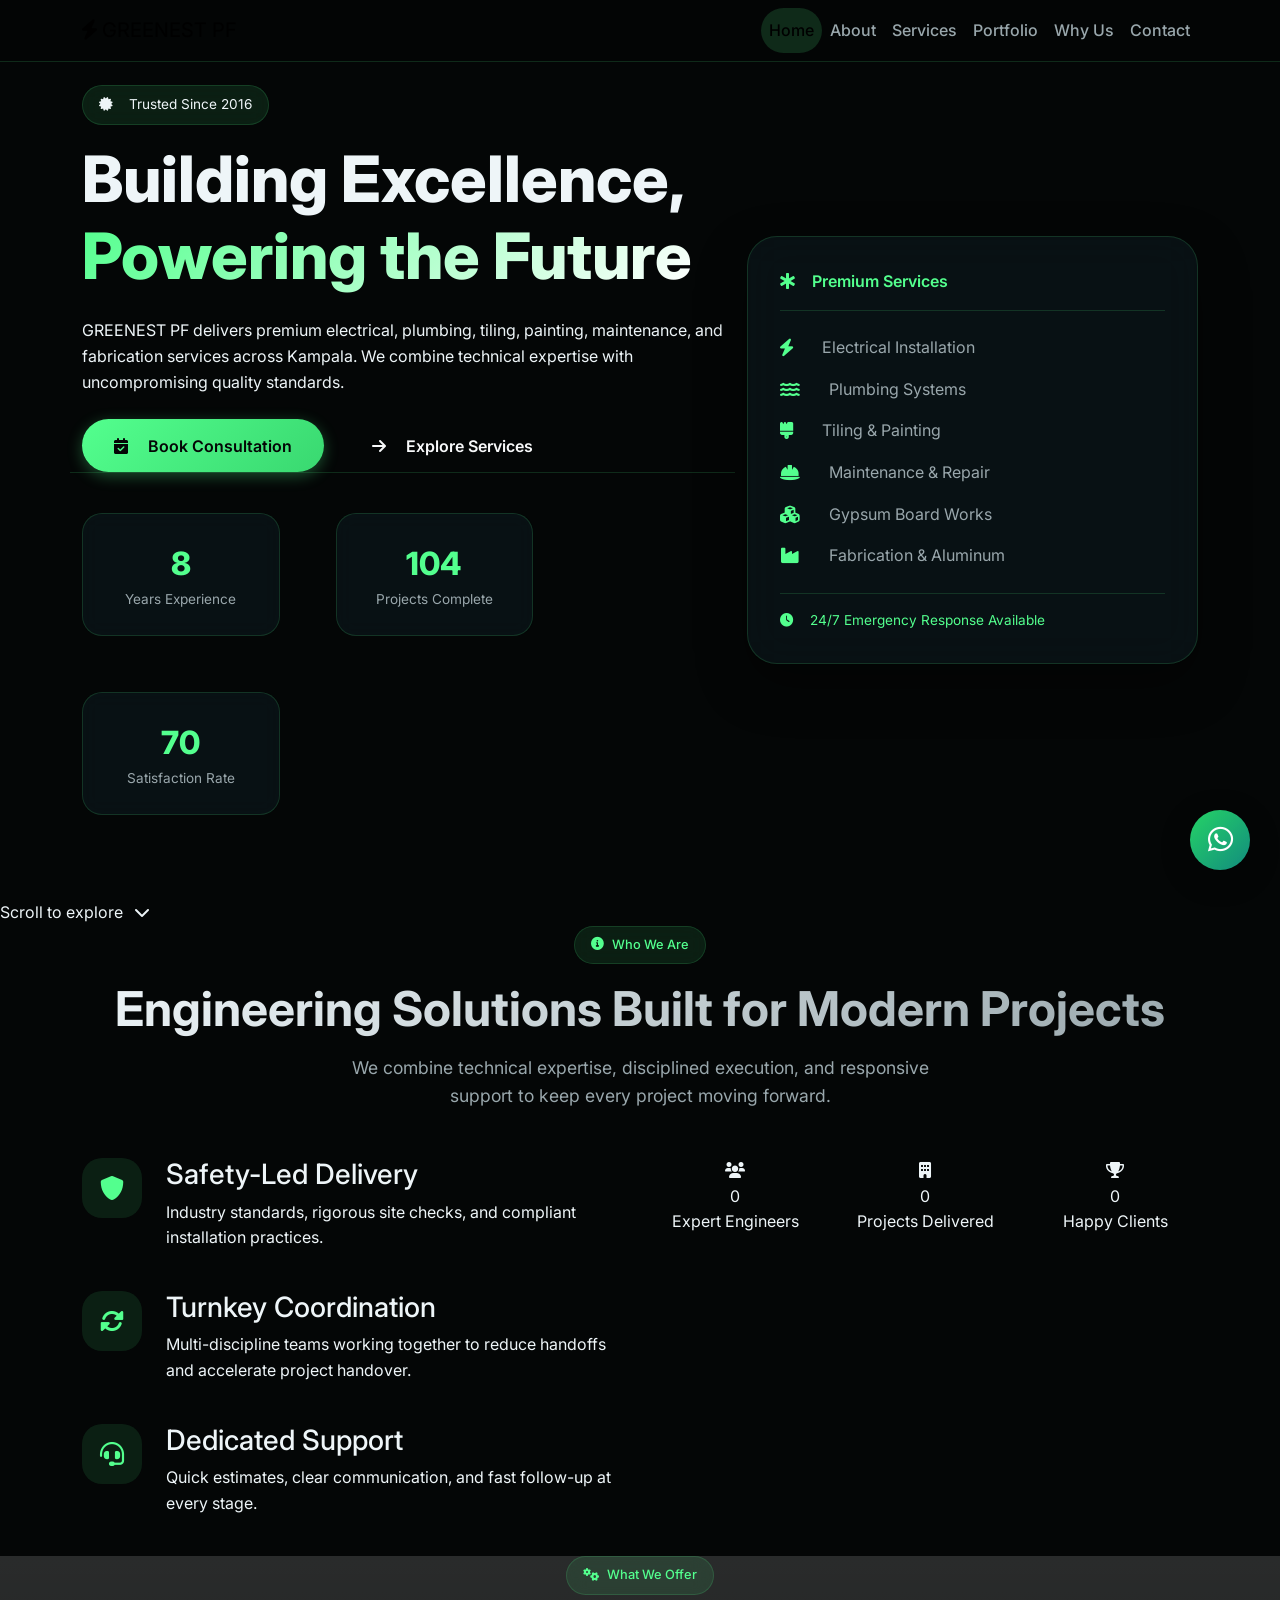
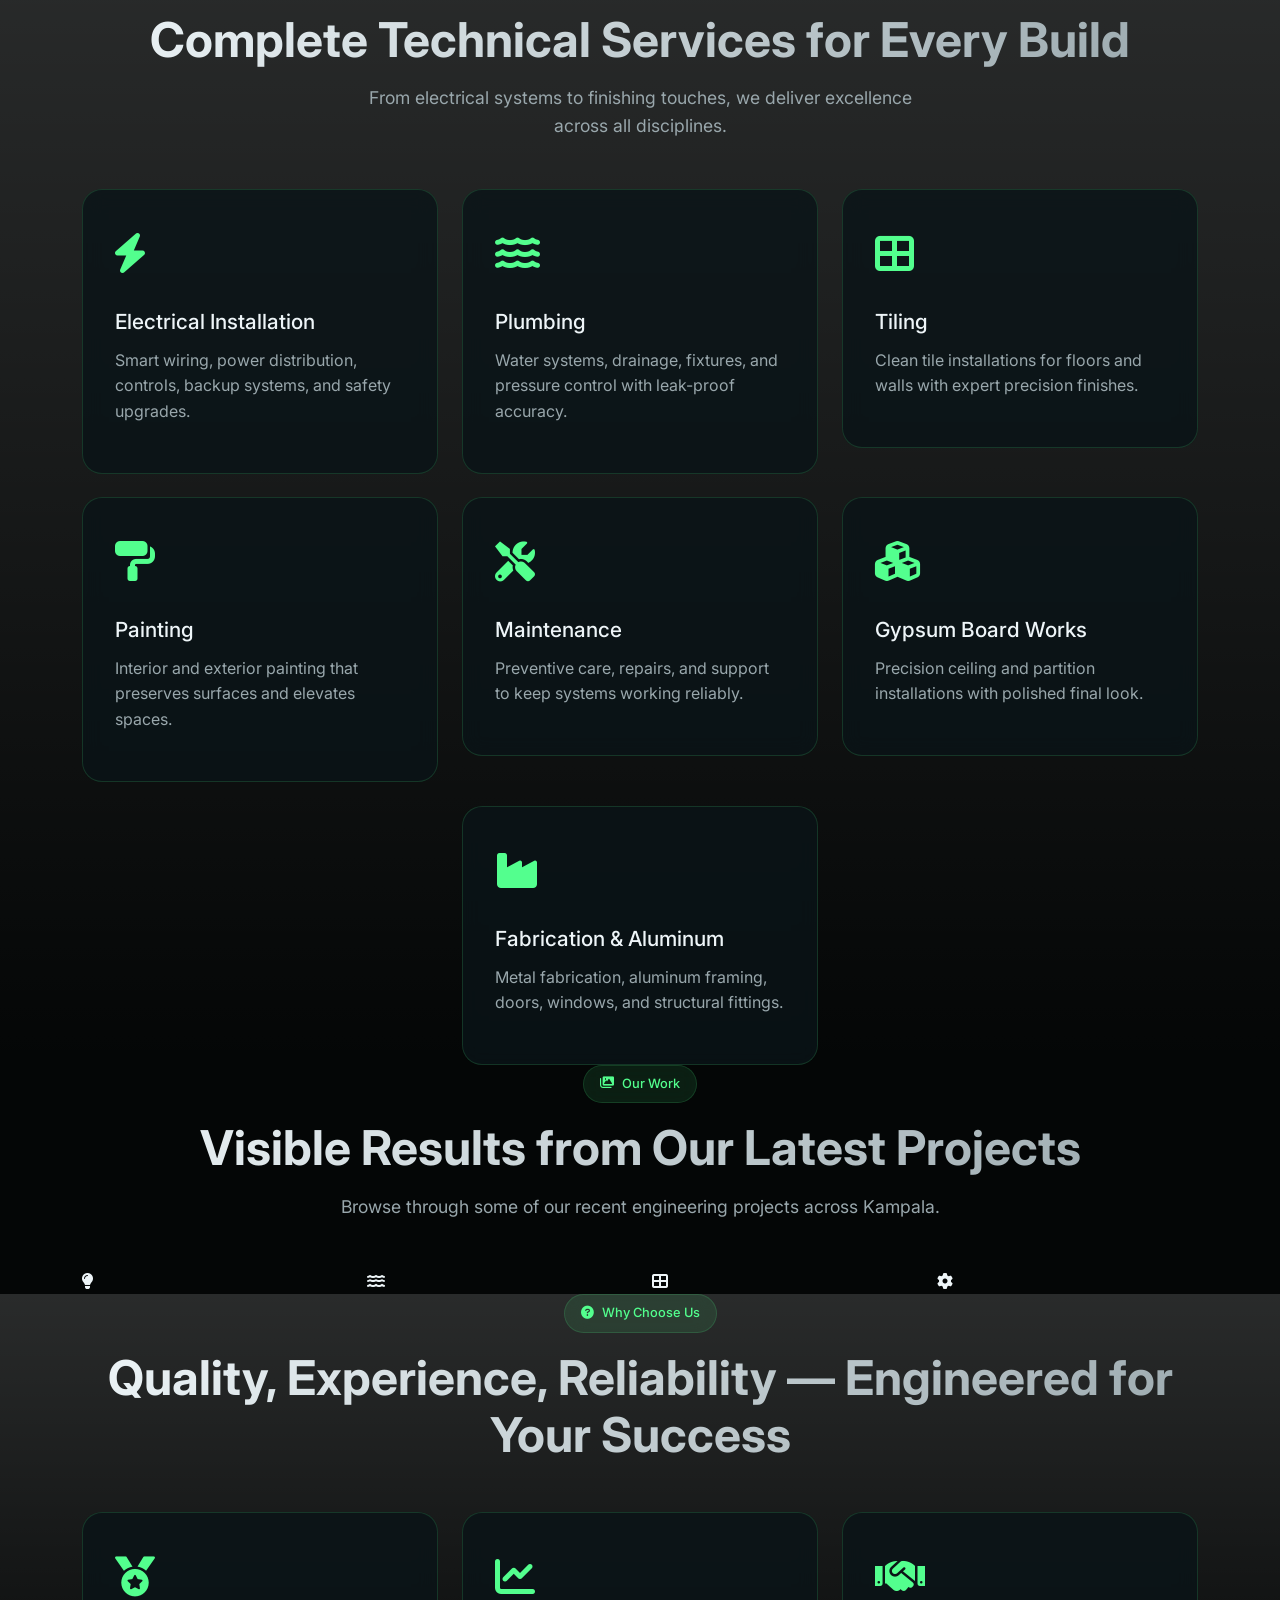
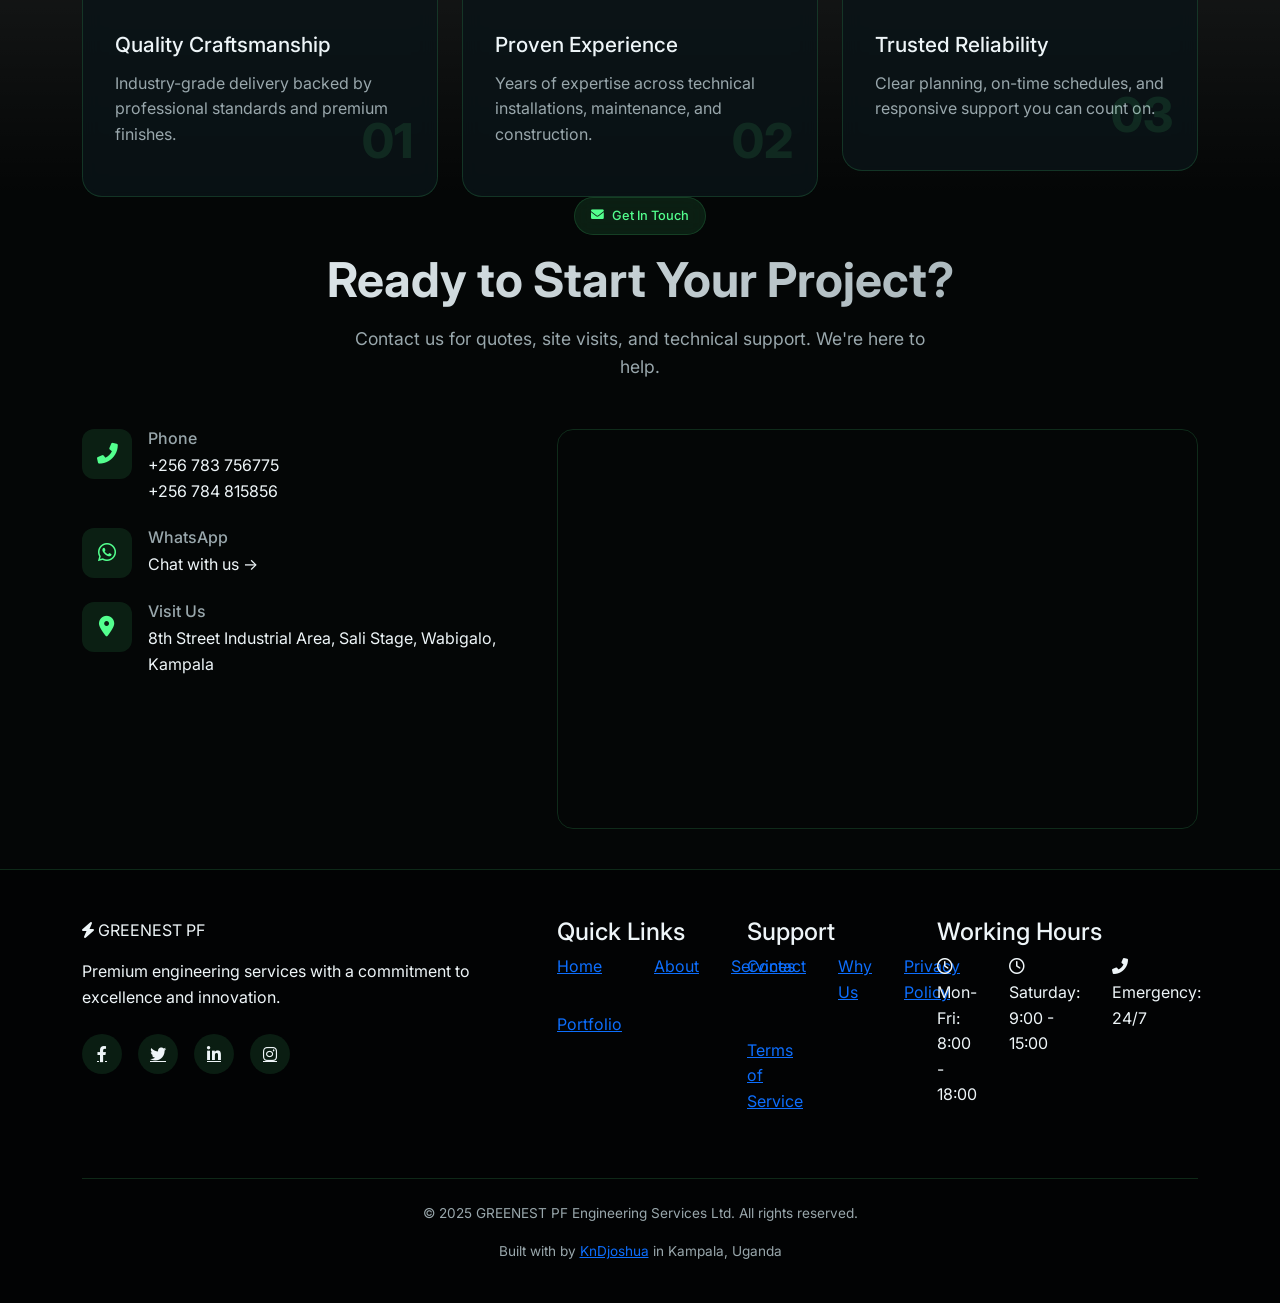
==== commit 4927457e: "Update index.html" ====
--- a/index.html
+++ b/index.html
@@ -3,7 +3,7 @@
 
 <head>
   <meta charset="UTF-8">
-  <meta name="viewport" content="width=device-width, initial-scale=1.0">
+  <meta name="viewport" content="width=device-width, initial-scale=1.0, user-scalable=yes">
   <meta name="description"
     content="GREENEST PF Engineering Services Ltd offers electrical, plumbing, tiling, painting, maintenance, gypsum board and fabrication services in Kampala.">
   <meta name="keywords" content="engineering, electrical, plumbing, construction, Kampala, Uganda">
@@ -12,6 +12,9 @@
   
   <title>GREENEST PF | Engineering Excellence in Kampala</title>
   
+  <!-- Bootstrap 5 CSS -->
+  <link href="https://cdn.jsdelivr.net/npm/bootstrap@5.3.0/dist/css/bootstrap.min.css" rel="stylesheet">
+  
   <!-- Font Awesome 6 -->
   <link rel="stylesheet" href="https://cdnjs.cloudflare.com/ajax/libs/font-awesome/6.0.0-beta3/css/all.min.css">
   
@@ -21,188 +24,207 @@
   <!-- AOS Animation Library -->
   <link href="https://unpkg.com/aos@2.3.1/dist/aos.css" rel="stylesheet">
   
-  <!-- Main CSS -->
+  <!-- Swiper JS for carousels -->
+  <link rel="stylesheet" href="https://cdn.jsdelivr.net/npm/swiper@11/swiper-bundle.min.css" />
+  
+  <!-- Custom CSS -->
   <link rel="stylesheet" href="styles.css">
 </head>
 
 <body>
-  <!-- Custom Cursor -->
-  <div class="custom-cursor"></div>
-  <div class="custom-cursor-dot"></div>
-
   <!-- Scroll Progress Bar -->
   <div class="scroll-progress"></div>
 
   <!-- Navigation -->
-  <header class="navbar">
-    <div class="container navbar-container">
-      <a href="#home" class="logo">
-        <div class="logo-icon">
+  <nav class="navbar navbar-expand-lg fixed-top" id="mainNav">
+    <div class="container">
+      <a class="navbar-brand" href="#home">
+        <div class="logo-wrapper">
           <i class="fas fa-bolt"></i>
-        </div>
-        <div class="logo-text">
-          <span class="logo-main">GREENEST PF</span>
-          <span class="logo-sub">Engineering Services Ltd</span>
+          <span class="brand-text">GREENEST PF</span>
         </div>
       </a>
-
-      <button class="mobile-toggle" id="mobileToggle" aria-label="Menu">
-        <span></span>
-        <span></span>
-        <span></span>
+      
+      <button class="navbar-toggler" type="button" data-bs-toggle="collapse" data-bs-target="#navbarNav" aria-controls="navbarNav" aria-expanded="false" aria-label="Toggle navigation">
+        <span class="navbar-toggler-icon"></span>
       </button>
-
-      <nav class="nav-menu" id="navMenu">
-        <ul class="nav-list">
-          <li><a href="#home" class="nav-link active">Home</a></li>
-          <li><a href="#about" class="nav-link">About</a></li>
-          <li><a href="#services" class="nav-link">Services</a></li>
-          <li><a href="#portfolio" class="nav-link">Portfolio</a></li>
-          <li><a href="#why-us" class="nav-link">Why Us</a></li>
-          <li><a href="#contact" class="nav-link">Contact</a></li>
+      
+      <div class="collapse navbar-collapse" id="navbarNav">
+        <ul class="navbar-nav ms-auto">
+          <li class="nav-item">
+            <a class="nav-link" href="#home">Home</a>
+          </li>
+          <li class="nav-item">
+            <a class="nav-link" href="#about">About</a>
+          </li>
+          <li class="nav-item">
+            <a class="nav-link" href="#services">Services</a>
+          </li>
+          <li class="nav-item">
+            <a class="nav-link" href="#portfolio">Portfolio</a>
+          </li>
+          <li class="nav-item">
+            <a class="nav-link" href="#why-us">Why Us</a>
+          </li>
+          <li class="nav-item">
+            <a class="nav-link" href="#contact">Contact</a>
+          </li>
         </ul>
-      </nav>
+      </div>
     </div>
-  </header>
+  </nav>
 
   <main>
     <!-- Hero Section -->
-    <section id="home" class="hero">
-      <div class="hero-bg"></div>
-      <div class="hero-particles" id="heroParticles"></div>
+    <section id="home" class="hero-section">
+      <div class="hero-overlay"></div>
+      <div class="container position-relative z-1">
+        <div class="row min-vh-100 align-items-center">
+          <div class="col-lg-7 mb-5 mb-lg-0" data-aos="fade-up" data-aos-duration="1000">
+            <div class="hero-badge mb-3">
+              <i class="fas fa-certificate me-2"></i>
+              <span>Trusted Since 2016</span>
+            </div>
+            <h1 class="hero-title mb-4">
+              Building Excellence,
+              <span class="gradient-text">Powering the Future</span>
+            </h1>
+            <p class="hero-text mb-4">
+              GREENEST PF delivers premium electrical, plumbing, tiling, painting, maintenance, 
+              and fabrication services across Kampala. We combine technical expertise with 
+              uncompromising quality standards.
+            </p>
+            <div class="hero-buttons d-flex flex-wrap gap-3 mb-4">
+              <a href="#contact" class="btn btn-primary btn-lg">
+                <i class="fas fa-calendar-check me-2"></i>Book Consultation
+              </a>
+              <a href="#services" class="btn btn-outline-light btn-lg">
+                <i class="fas fa-arrow-right me-2"></i>Explore Services
+              </a>
+            </div>
+            <div class="row g-4 hero-stats">
+              <div class="col-4">
+                <div class="stat-card">
+                  <div class="stat-number" data-count="8">0</div>
+                  <div class="stat-label">Years Experience</div>
+                </div>
+              </div>
+              <div class="col-4">
+                <div class="stat-card">
+                  <div class="stat-number" data-count="120">0</div>
+                  <div class="stat-label">Projects Complete</div>
+                </div>
+              </div>
+              <div class="col-4">
+                <div class="stat-card">
+                  <div class="stat-number" data-count="99">0</div>
+                  <div class="stat-label">Satisfaction Rate</div>
+                </div>
+              </div>
+            </div>
+          </div>
+          
+          <div class="col-lg-5" data-aos="fade-left" data-aos-duration="1000" data-aos-delay="200">
+            <div class="hero-card">
+              <div class="hero-card-header">
+                <i class="fas fa-star-of-life me-2"></i>
+                <span>Premium Services</span>
+              </div>
+              <ul class="hero-service-list list-unstyled">
+                <li><i class="fas fa-bolt me-3"></i> Electrical Installation</li>
+                <li><i class="fas fa-water me-3"></i> Plumbing Systems</li>
+                <li><i class="fas fa-brush me-3"></i> Tiling & Painting</li>
+                <li><i class="fas fa-hard-hat me-3"></i> Maintenance & Repair</li>
+                <li><i class="fas fa-cubes me-3"></i> Gypsum Board Works</li>
+                <li><i class="fas fa-industry me-3"></i> Fabrication & Aluminum</li>
+              </ul>
+              <div class="hero-card-footer">
+                <i class="fas fa-clock me-2"></i>
+                <span>24/7 Emergency Response Available</span>
+              </div>
+            </div>
+          </div>
+        </div>
+      </div>
       
-      <div class="container hero-container">
-        <div class="hero-content" data-aos="fade-up" data-aos-duration="1000">
-          <div class="hero-badge">
-            <i class="fas fa-certificate"></i>
-            <span>Trusted Since 2016</span>
-          </div>
-          
-          <h1 class="hero-title">
-            Building Excellence,
-            <span class="gradient-text">Powering the Future</span>
-          </h1>
-          
-          <p class="hero-description">
-            GREENEST PF delivers premium electrical, plumbing, tiling, painting, maintenance, 
-            and fabrication services across Kampala. We combine technical expertise with 
-            uncompromising quality standards.
-          </p>
-          
-          <div class="hero-buttons">
-            <a href="#contact" class="btn btn-primary">
-              <i class="fas fa-calendar-check"></i>
-              <span>Book Consultation</span>
-            </a>
-            <a href="#services" class="btn btn-outline">
-              <i class="fas fa-arrow-right"></i>
-              <span>Explore Services</span>
-            </a>
-          </div>
-          
-          <div class="hero-stats">
-            <div class="stat-item">
-              <div class="stat-number" data-count="8">0</div>
-              <div class="stat-label">Years Experience</div>
-            </div>
-            <div class="stat-divider"></div>
-            <div class="stat-item">
-              <div class="stat-number" data-count="100">0</div>
-              <div class="stat-label">Projects Complete</div>
-            </div>
-            <div class="stat-divider"></div>
-            <div class="stat-item">
-              <div class="stat-number" data-count="99">0</div>
-              <div class="stat-label">Satisfaction Rate</div>
-            </div>
-          </div>
-        </div>
-        
-        <div class="hero-card" data-aos="fade-left" data-aos-duration="1000" data-aos-delay="200">
-          <div class="hero-card-header">
-            <i class="fas fa-star-of-life"></i>
-            <span>Premium Services</span>
-          </div>
-          <ul class="hero-service-list">
-            <li><i class="fas fa-bolt"></i> <span>Electrical Installation</span></li>
-            <li><i class="fas fa-water"></i> <span>Plumbing Systems</span></li>
-            <li><i class="fas fa-brush"></i> <span>Tiling & Painting</span></li>
-            <li><i class="fas fa-hard-hat"></i> <span>Maintenance & Repair</span></li>
-            <li><i class="fas fa-cubes"></i> <span>Gypsum Board Works</span></li>
-            <li><i class="fas fa-industry"></i> <span>Fabrication & Aluminum</span></li>
-          </ul>
-          <div class="hero-card-footer">
-            <i class="fas fa-clock"></i>
-            <span>24/7 Emergency Response Available</span>
-          </div>
-        </div>
-      </div>
-      
-      <div class="hero-scroll-indicator">
+      <div class="scroll-indicator">
         <span>Scroll to explore</span>
-        <i class="fas fa-chevron-down"></i>
+        <i class="fas fa-chevron-down ms-2"></i>
       </div>
     </section>
 
     <!-- About Section -->
-    <section id="about" class="about">
+    <section id="about" class="section-padding">
       <div class="container">
-        <div class="section-header" data-aos="fade-up">
-          <div class="section-badge">Who We Are</div>
-          <h2 class="section-title">Engineering Solutions Built for Modern Projects</h2>
-          <p class="section-subtitle">
+        <div class="text-center mb-5" data-aos="fade-up">
+          <div class="section-badge d-inline-flex align-items-center mb-3">
+            <i class="fas fa-info-circle me-2"></i>
+            <span>Who We Are</span>
+          </div>
+          <h2 class="section-title mb-3">Engineering Solutions Built for Modern Projects</h2>
+          <p class="section-subtitle mx-auto">
             We combine technical expertise, disciplined execution, and responsive support to keep every project moving forward.
           </p>
         </div>
         
-        <div class="about-grid">
-          <div class="about-content" data-aos="fade-right" data-aos-delay="100">
-            <div class="about-feature">
-              <div class="feature-icon">
-                <i class="fas fa-shield-alt"></i>
-              </div>
-              <div class="feature-text">
-                <h3>Safety-Led Delivery</h3>
-                <p>Industry standards, rigorous site checks, and compliant installation practices.</p>
-              </div>
-            </div>
-            
-            <div class="about-feature">
-              <div class="feature-icon">
-                <i class="fas fa-sync-alt"></i>
-              </div>
-              <div class="feature-text">
-                <h3>Turnkey Coordination</h3>
-                <p>Multi-discipline teams working together to reduce handoffs.</p>
-              </div>
-            </div>
-            
-            <div class="about-feature">
-              <div class="feature-icon">
-                <i class="fas fa-headset"></i>
-              </div>
-              <div class="feature-text">
-                <h3>Dedicated Support</h3>
-                <p>Quick estimates, clear communication, and fast follow-up.</p>
-              </div>
-            </div>
-          </div>
-          
-          <div class="about-stats-grid" data-aos="fade-left" data-aos-delay="200">
-            <div class="stat-card">
-              <div class="stat-icon"><i class="fas fa-users"></i></div>
-              <div class="stat-number" data-count="14">0</div>
-              <div class="stat-label">Expert Engineers</div>
-            </div>
-            <div class="stat-card">
-              <div class="stat-icon"><i class="fas fa-building"></i></div>
-              <div class="stat-number" data-count="120">0</div>
-              <div class="stat-label">Projects Delivered</div>
-            </div>
-            <div class="stat-card">
-              <div class="stat-icon"><i class="fas fa-trophy"></i></div>
-              <div class="stat-number" data-count="100">0</div>
-              <div class="stat-label">Happy Clients</div>
+        <div class="row g-4 align-items-start">
+          <div class="col-lg-6" data-aos="fade-right" data-aos-delay="100">
+            <div class="about-features">
+              <div class="about-feature mb-4">
+                <div class="feature-icon">
+                  <i class="fas fa-shield-alt"></i>
+                </div>
+                <div class="feature-content">
+                  <h3>Safety-Led Delivery</h3>
+                  <p>Industry standards, rigorous site checks, and compliant installation practices.</p>
+                </div>
+              </div>
+              
+              <div class="about-feature mb-4">
+                <div class="feature-icon">
+                  <i class="fas fa-sync-alt"></i>
+                </div>
+                <div class="feature-content">
+                  <h3>Turnkey Coordination</h3>
+                  <p>Multi-discipline teams working together to reduce handoffs and accelerate project handover.</p>
+                </div>
+              </div>
+              
+              <div class="about-feature mb-4">
+                <div class="feature-icon">
+                  <i class="fas fa-headset"></i>
+                </div>
+                <div class="feature-content">
+                  <h3>Dedicated Support</h3>
+                  <p>Quick estimates, clear communication, and fast follow-up at every stage.</p>
+                </div>
+              </div>
+            </div>
+          </div>
+          
+          <div class="col-lg-6" data-aos="fade-left" data-aos-delay="200">
+            <div class="row g-4">
+              <div class="col-md-4">
+                <div class="stats-card text-center">
+                  <i class="fas fa-users stats-icon"></i>
+                  <div class="stats-number" data-count="14">0</div>
+                  <div class="stats-label">Expert Engineers</div>
+                </div>
+              </div>
+              <div class="col-md-4">
+                <div class="stats-card text-center">
+                  <i class="fas fa-building stats-icon"></i>
+                  <div class="stats-number" data-count="120">0</div>
+                  <div class="stats-label">Projects Delivered</div>
+                </div>
+              </div>
+              <div class="col-md-4">
+                <div class="stats-card text-center">
+                  <i class="fas fa-trophy stats-icon"></i>
+                  <div class="stats-number" data-count="100">0</div>
+                  <div class="stats-label">Happy Clients</div>
+                </div>
+              </div>
             </div>
           </div>
         </div>
@@ -210,122 +232,164 @@
     </section>
 
     <!-- Services Section -->
-    <section id="services" class="services">
+    <section id="services" class="section-padding bg-gradient">
       <div class="container">
-        <div class="section-header" data-aos="fade-up">
-          <div class="section-badge">What We Offer</div>
-          <h2 class="section-title">Complete Technical Services for Every Build</h2>
-          <p class="section-subtitle">
+        <div class="text-center mb-5" data-aos="fade-up">
+          <div class="section-badge d-inline-flex align-items-center mb-3">
+            <i class="fas fa-cogs me-2"></i>
+            <span>What We Offer</span>
+          </div>
+          <h2 class="section-title mb-3">Complete Technical Services for Every Build</h2>
+          <p class="section-subtitle mx-auto">
             From electrical systems to finishing touches, we deliver excellence across all disciplines.
           </p>
         </div>
         
-        <div class="services-grid">
-          <div class="service-card" data-aos="flip-left" data-aos-delay="0">
-            <div class="service-icon"><i class="fas fa-bolt"></i></div>
-            <h3>Electrical Installation</h3>
-            <p>Smart wiring, power distribution, controls, backup systems.</p>
-            <div class="service-hover-bg"></div>
-          </div>
-          
-          <div class="service-card" data-aos="flip-left" data-aos-delay="100">
-            <div class="service-icon"><i class="fas fa-water"></i></div>
-            <h3>Plumbing</h3>
-            <p>Water systems, drainage, fixtures, leak-proof accuracy.</p>
-            <div class="service-hover-bg"></div>
-          </div>
-          
-          <div class="service-card" data-aos="flip-left" data-aos-delay="200">
-            <div class="service-icon"><i class="fas fa-th-large"></i></div>
-            <h3>Tiling</h3>
-            <p>Clean tile installations for floors and walls with precision.</p>
-            <div class="service-hover-bg"></div>
-          </div>
-          
-          <div class="service-card" data-aos="flip-left" data-aos-delay="300">
-            <div class="service-icon"><i class="fas fa-paint-roller"></i></div>
-            <h3>Painting</h3>
-            <p>Interior and exterior painting that elevates spaces.</p>
-            <div class="service-hover-bg"></div>
-          </div>
-          
-          <div class="service-card" data-aos="flip-left" data-aos-delay="400">
-            <div class="service-icon"><i class="fas fa-tools"></i></div>
-            <h3>Maintenance</h3>
-            <p>Preventive care, repairs, and reliable support.</p>
-            <div class="service-hover-bg"></div>
-          </div>
-          
-          <div class="service-card" data-aos="flip-left" data-aos-delay="500">
-            <div class="service-icon"><i class="fas fa-cubes"></i></div>
-            <h3>Gypsum Board Works</h3>
-            <p>Precision ceiling and partition installations.</p>
-            <div class="service-hover-bg"></div>
-          </div>
-          
-          <div class="service-card" data-aos="flip-left" data-aos-delay="600">
-            <div class="service-icon"><i class="fas fa-industry"></i></div>
-            <h3>Fabrication & Aluminum</h3>
-            <p>Metal fabrication, aluminum framing, doors, windows.</p>
-            <div class="service-hover-bg"></div>
+        <div class="row g-4">
+          <div class="col-lg-4 col-md-6" data-aos="flip-left" data-aos-delay="0">
+            <div class="service-card">
+              <div class="service-icon">
+                <i class="fas fa-bolt"></i>
+              </div>
+              <h3>Electrical Installation</h3>
+              <p>Smart wiring, power distribution, controls, backup systems, and safety upgrades.</p>
+              <div class="service-overlay"></div>
+            </div>
+          </div>
+          
+          <div class="col-lg-4 col-md-6" data-aos="flip-left" data-aos-delay="100">
+            <div class="service-card">
+              <div class="service-icon">
+                <i class="fas fa-water"></i>
+              </div>
+              <h3>Plumbing</h3>
+              <p>Water systems, drainage, fixtures, and pressure control with leak-proof accuracy.</p>
+              <div class="service-overlay"></div>
+            </div>
+          </div>
+          
+          <div class="col-lg-4 col-md-6" data-aos="flip-left" data-aos-delay="200">
+            <div class="service-card">
+              <div class="service-icon">
+                <i class="fas fa-th-large"></i>
+              </div>
+              <h3>Tiling</h3>
+              <p>Clean tile installations for floors and walls with expert precision finishes.</p>
+              <div class="service-overlay"></div>
+            </div>
+          </div>
+          
+          <div class="col-lg-4 col-md-6" data-aos="flip-left" data-aos-delay="300">
+            <div class="service-card">
+              <div class="service-icon">
+                <i class="fas fa-paint-roller"></i>
+              </div>
+              <h3>Painting</h3>
+              <p>Interior and exterior painting that preserves surfaces and elevates spaces.</p>
+              <div class="service-overlay"></div>
+            </div>
+          </div>
+          
+          <div class="col-lg-4 col-md-6" data-aos="flip-left" data-aos-delay="400">
+            <div class="service-card">
+              <div class="service-icon">
+                <i class="fas fa-tools"></i>
+              </div>
+              <h3>Maintenance</h3>
+              <p>Preventive care, repairs, and support to keep systems working reliably.</p>
+              <div class="service-overlay"></div>
+            </div>
+          </div>
+          
+          <div class="col-lg-4 col-md-6" data-aos="flip-left" data-aos-delay="500">
+            <div class="service-card">
+              <div class="service-icon">
+                <i class="fas fa-cubes"></i>
+              </div>
+              <h3>Gypsum Board Works</h3>
+              <p>Precision ceiling and partition installations with polished final look.</p>
+              <div class="service-overlay"></div>
+            </div>
+          </div>
+          
+          <div class="col-lg-4 col-md-6 mx-auto" data-aos="flip-left" data-aos-delay="600">
+            <div class="service-card">
+              <div class="service-icon">
+                <i class="fas fa-industry"></i>
+              </div>
+              <h3>Fabrication & Aluminum</h3>
+              <p>Metal fabrication, aluminum framing, doors, windows, and structural fittings.</p>
+              <div class="service-overlay"></div>
+            </div>
           </div>
         </div>
       </div>
     </section>
 
     <!-- Portfolio Section -->
-    <section id="portfolio" class="portfolio">
+    <section id="portfolio" class="section-padding">
       <div class="container">
-        <div class="section-header" data-aos="fade-up">
-          <div class="section-badge">Our Work</div>
-          <h2 class="section-title">Visible Results from Our Latest Projects</h2>
-          <p class="section-subtitle">
+        <div class="text-center mb-5" data-aos="fade-up">
+          <div class="section-badge d-inline-flex align-items-center mb-3">
+            <i class="fas fa-images me-2"></i>
+            <span>Our Work</span>
+          </div>
+          <h2 class="section-title mb-3">Visible Results from Our Latest Projects</h2>
+          <p class="section-subtitle mx-auto">
             Browse through some of our recent engineering projects across Kampala.
           </p>
         </div>
         
-        <div class="portfolio-grid">
-          <div class="portfolio-item" data-aos="zoom-in" data-aos-delay="0">
-            <div class="portfolio-overlay">
-              <i class="fas fa-search-plus"></i>
-              <h3>Smart Electrical Fit-out</h3>
-              <p>Commercial Building</p>
-            </div>
-            <div class="portfolio-placeholder">
-              <i class="fas fa-lightbulb"></i>
-            </div>
-          </div>
-          
-          <div class="portfolio-item" data-aos="zoom-in" data-aos-delay="100">
-            <div class="portfolio-overlay">
-              <i class="fas fa-search-plus"></i>
-              <h3>Sanitary Upgrade</h3>
-              <p>Residential Complex</p>
-            </div>
-            <div class="portfolio-placeholder">
-              <i class="fas fa-water"></i>
-            </div>
-          </div>
-          
-          <div class="portfolio-item" data-aos="zoom-in" data-aos-delay="200">
-            <div class="portfolio-overlay">
-              <i class="fas fa-search-plus"></i>
-              <h3>Feature Wall Tiling</h3>
-              <p>Luxury Apartment</p>
-            </div>
-            <div class="portfolio-placeholder">
-              <i class="fas fa-th-large"></i>
-            </div>
-          </div>
-          
-          <div class="portfolio-item" data-aos="zoom-in" data-aos-delay="300">
-            <div class="portfolio-overlay">
-              <i class="fas fa-search-plus"></i>
-              <h3>Aluminum Framing</h3>
-              <p>Office Building</p>
-            </div>
-            <div class="portfolio-placeholder">
-              <i class="fas fa-cog"></i>
+        <div class="row g-4">
+          <div class="col-lg-3 col-md-6" data-aos="zoom-in" data-aos-delay="0">
+            <div class="portfolio-card">
+              <div class="portfolio-image">
+                <i class="fas fa-lightbulb"></i>
+              </div>
+              <div class="portfolio-overlay">
+                <h4>Smart Electrical Fit-out</h4>
+                <p>Commercial Building</p>
+                <span class="view-more">View Project →</span>
+              </div>
+            </div>
+          </div>
+          
+          <div class="col-lg-3 col-md-6" data-aos="zoom-in" data-aos-delay="100">
+            <div class="portfolio-card">
+              <div class="portfolio-image">
+                <i class="fas fa-water"></i>
+              </div>
+              <div class="portfolio-overlay">
+                <h4>Sanitary Upgrade</h4>
+                <p>Residential Complex</p>
+                <span class="view-more">View Project →</span>
+              </div>
+            </div>
+          </div>
+          
+          <div class="col-lg-3 col-md-6" data-aos="zoom-in" data-aos-delay="200">
+            <div class="portfolio-card">
+              <div class="portfolio-image">
+                <i class="fas fa-th-large"></i>
+              </div>
+              <div class="portfolio-overlay">
+                <h4>Feature Wall Tiling</h4>
+                <p>Luxury Apartment</p>
+                <span class="view-more">View Project →</span>
+              </div>
+            </div>
+          </div>
+          
+          <div class="col-lg-3 col-md-6" data-aos="zoom-in" data-aos-delay="300">
+            <div class="portfolio-card">
+              <div class="portfolio-image">
+                <i class="fas fa-cog"></i>
+              </div>
+              <div class="portfolio-overlay">
+                <h4>Aluminum Framing</h4>
+                <p>Office Building</p>
+                <span class="view-more">View Project →</span>
+              </div>
             </div>
           </div>
         </div>
@@ -333,54 +397,74 @@
     </section>
 
     <!-- Why Choose Us Section -->
-    <section id="why-us" class="why-us">
+    <section id="why-us" class="section-padding bg-gradient">
       <div class="container">
-        <div class="section-header" data-aos="fade-up">
-          <div class="section-badge">Why Choose Us</div>
-          <h2 class="section-title">Quality, Experience, Reliability — Engineered for Your Success</h2>
-        </div>
-        
-        <div class="why-grid">
-          <div class="why-card" data-aos="fade-up" data-aos-delay="0">
-            <div class="why-icon"><i class="fas fa-medal"></i></div>
-            <h3>Quality Craftsmanship</h3>
-            <p>Industry-grade delivery backed by professional standards and premium finishes.</p>
-            <div class="why-number">01</div>
-          </div>
-          
-          <div class="why-card" data-aos="fade-up" data-aos-delay="100">
-            <div class="why-icon"><i class="fas fa-chart-line"></i></div>
-            <h3>Proven Experience</h3>
-            <p>Years of expertise across technical installations, maintenance, and construction.</p>
-            <div class="why-number">02</div>
-          </div>
-          
-          <div class="why-card" data-aos="fade-up" data-aos-delay="200">
-            <div class="why-icon"><i class="fas fa-handshake"></i></div>
-            <h3>Trusted Reliability</h3>
-            <p>Clear planning, on-time schedules, and responsive support you can count on.</p>
-            <div class="why-number">03</div>
+        <div class="text-center mb-5" data-aos="fade-up">
+          <div class="section-badge d-inline-flex align-items-center mb-3">
+            <i class="fas fa-question-circle me-2"></i>
+            <span>Why Choose Us</span>
+          </div>
+          <h2 class="section-title mb-3">Quality, Experience, Reliability — Engineered for Your Success</h2>
+        </div>
+        
+        <div class="row g-4">
+          <div class="col-md-4" data-aos="fade-up" data-aos-delay="0">
+            <div class="why-card">
+              <div class="why-icon">
+                <i class="fas fa-medal"></i>
+              </div>
+              <h3>Quality Craftsmanship</h3>
+              <p>Industry-grade delivery backed by professional standards and premium finishes.</p>
+              <div class="why-number">01</div>
+            </div>
+          </div>
+          
+          <div class="col-md-4" data-aos="fade-up" data-aos-delay="100">
+            <div class="why-card">
+              <div class="why-icon">
+                <i class="fas fa-chart-line"></i>
+              </div>
+              <h3>Proven Experience</h3>
+              <p>Years of expertise across technical installations, maintenance, and construction.</p>
+              <div class="why-number">02</div>
+            </div>
+          </div>
+          
+          <div class="col-md-4" data-aos="fade-up" data-aos-delay="200">
+            <div class="why-card">
+              <div class="why-icon">
+                <i class="fas fa-handshake"></i>
+              </div>
+              <h3>Trusted Reliability</h3>
+              <p>Clear planning, on-time schedules, and responsive support you can count on.</p>
+              <div class="why-number">03</div>
+            </div>
           </div>
         </div>
       </div>
     </section>
 
     <!-- Contact Section -->
-    <section id="contact" class="contact">
+    <section id="contact" class="section-padding">
       <div class="container">
-        <div class="section-header" data-aos="fade-up">
-          <div class="section-badge">Get In Touch</div>
-          <h2 class="section-title">Ready to Start Your Project?</h2>
-          <p class="section-subtitle">
+        <div class="text-center mb-5" data-aos="fade-up">
+          <div class="section-badge d-inline-flex align-items-center mb-3">
+            <i class="fas fa-envelope me-2"></i>
+            <span>Get In Touch</span>
+          </div>
+          <h2 class="section-title mb-3">Ready to Start Your Project?</h2>
+          <p class="section-subtitle mx-auto">
             Contact us for quotes, site visits, and technical support. We're here to help.
           </p>
         </div>
         
-        <div class="contact-grid">
-          <div class="contact-info" data-aos="fade-right" data-aos-delay="100">
-            <div class="contact-card">
-              <div class="contact-item">
-                <div class="contact-icon"><i class="fas fa-phone-alt"></i></div>
+        <div class="row g-4">
+          <div class="col-lg-5" data-aos="fade-right" data-aos-delay="100">
+            <div class="contact-info">
+              <div class="contact-item d-flex align-items-start mb-4">
+                <div class="contact-icon">
+                  <i class="fas fa-phone-alt"></i>
+                </div>
                 <div>
                   <h4>Phone</h4>
                   <a href="tel:+256783756775">+256 783 756775</a><br>
@@ -388,16 +472,20 @@
                 </div>
               </div>
               
-              <div class="contact-item">
-                <div class="contact-icon"><i class="fab fa-whatsapp"></i></div>
+              <div class="contact-item d-flex align-items-start mb-4">
+                <div class="contact-icon">
+                  <i class="fab fa-whatsapp"></i>
+                </div>
                 <div>
                   <h4>WhatsApp</h4>
                   <a href="https://wa.me/256783756775" target="_blank">Chat with us →</a>
                 </div>
               </div>
               
-              <div class="contact-item">
-                <div class="contact-icon"><i class="fas fa-map-marker-alt"></i></div>
+              <div class="contact-item d-flex align-items-start mb-4">
+                <div class="contact-icon">
+                  <i class="fas fa-map-marker-alt"></i>
+                </div>
                 <div>
                   <h4>Visit Us</h4>
                   <p>8th Street Industrial Area, Sali Stage, Wabigalo, Kampala</p>
@@ -406,12 +494,15 @@
             </div>
           </div>
           
-          <div class="contact-map" data-aos="fade-left" data-aos-delay="200">
-            <iframe 
-              src="https://maps.google.com/maps?q=Kampala+Wabigalo+Industrial+Area&t=&z=15&ie=UTF8&iwloc=&output=embed" 
-              loading="lazy" 
-              title="Greenest PF Location">
-            </iframe>
+          <div class="col-lg-7" data-aos="fade-left" data-aos-delay="200">
+            <div class="contact-map">
+              <iframe 
+                src="https://maps.google.com/maps?q=Kampala+Wabigalo+Industrial+Area&t=&z=15&ie=UTF8&iwloc=&output=embed" 
+                loading="lazy" 
+                title="Greenest PF Location"
+                class="w-100 h-100 rounded-4">
+              </iframe>
+            </div>
           </div>
         </div>
       </div>
@@ -421,50 +512,54 @@
   <!-- Footer -->
   <footer class="footer">
     <div class="container">
-      <div class="footer-grid">
-        <div class="footer-brand">
-          <div class="footer-logo">
+      <div class="row g-4">
+        <div class="col-lg-5">
+          <div class="footer-brand">
             <i class="fas fa-bolt"></i>
             <span>GREENEST PF</span>
           </div>
-          <p>Premium engineering services with a commitment to excellence and innovation.</p>
-        </div>
-        
-        <div class="footer-links">
-          <div>
-            <h4>Quick Links</h4>
-            <ul>
-              <li><a href="#home">Home</a></li>
-              <li><a href="#about">About</a></li>
-              <li><a href="#services">Services</a></li>
-              <li><a href="#portfolio">Portfolio</a></li>
-            </ul>
-          </div>
-          
-          <div>
-            <h4>Support</h4>
-            <ul>
-              <li><a href="#contact">Contact</a></li>
-              <li><a href="#why-us">Why Us</a></li>
-              <li><a href="#privacy">Privacy Policy</a></li>
-            </ul>
-          </div>
-          
-          <div>
-            <h4>Follow Us</h4>
-            <div class="social-links">
-              <a href="#"><i class="fab fa-facebook-f"></i></a>
-              <a href="#"><i class="fab fa-twitter"></i></a>
-              <a href="#"><i class="fab fa-linkedin-in"></i></a>
-              <a href="#"><i class="fab fa-instagram"></i></a>
-            </div>
-          </div>
+          <p class="mt-3">Premium engineering services with a commitment to excellence and innovation.</p>
+          <div class="social-links mt-4">
+            <a href="#"><i class="fab fa-facebook-f"></i></a>
+            <a href="#"><i class="fab fa-twitter"></i></a>
+            <a href="#"><i class="fab fa-linkedin-in"></i></a>
+            <a href="#"><i class="fab fa-instagram"></i></a>
+          </div>
+        </div>
+        
+        <div class="col-lg-2">
+          <h4>Quick Links</h4>
+          <ul class="footer-links list-unstyled">
+            <li><a href="#home">Home</a></li>
+            <li><a href="#about">About</a></li>
+            <li><a href="#services">Services</a></li>
+            <li><a href="#portfolio">Portfolio</a></li>
+          </ul>
+        </div>
+        
+        <div class="col-lg-2">
+          <h4>Support</h4>
+          <ul class="footer-links list-unstyled">
+            <li><a href="#contact">Contact</a></li>
+            <li><a href="#why-us">Why Us</a></li>
+            <li><a href="#">Privacy Policy</a></li>
+            <li><a href="#">Terms of Service</a></li>
+          </ul>
+        </div>
+        
+        <div class="col-lg-3">
+          <h4>Working Hours</h4>
+          <ul class="footer-links list-unstyled">
+            <li><i class="far fa-clock me-2"></i> Mon-Fri: 8:00 - 18:00</li>
+            <li><i class="far fa-clock me-2"></i> Saturday: 9:00 - 15:00</li>
+            <li><i class="fas fa-phone-alt me-2"></i> Emergency: 24/7</li>
+          </ul>
         </div>
       </div>
       
-      <div class="footer-bottom">
+      <div class="footer-bottom text-center mt-5 pt-4">
         <p>&copy; 2025 GREENEST PF Engineering Services Ltd. All rights reserved.</p>
-        <p>Built with <i class="fas fa-heart"></i> in Kampala, Uganda</p>
+        <p class="mt-2">Built with by <a href="https://kndjoshua.github.io/KnD/">KnDjoshua</a> in Kampala, Uganda</p>
       </div>
     </div>
   </footer>
@@ -476,6 +571,7 @@
   </a>
 
   <!-- Scripts -->
+  <script src="https://cdn.jsdelivr.net/npm/bootstrap@5.3.0/dist/js/bootstrap.bundle.min.js"></script>
   <script src="https://unpkg.com/aos@2.3.1/dist/aos.js"></script>
   <script src="script.js"></script>
 </body>
--- a/styles.css
+++ b/styles.css
@@ -1,858 +1,1098 @@
-﻿:root {
-    color-scheme: dark;
-    --bg: #040606;
-    --surface: rgba(18, 30, 32, 0.85);
-    --surface-soft: rgba(22, 34, 38, 0.75);
-    --text: #eef5f8;
-    --muted: #99a7ac;
-    --accent: #53ff8e;
-    --accent-strong: #39d870;
-    --border: rgba(83, 255, 142, 0.18);
-    --shadow: 0 28px 70px rgba(0, 0, 0, 0.4);
+﻿/* ============================================
+   VARIABLES & RESET
+   ============================================ */
+:root {
+  --primary: #53ff8e;
+  --primary-dark: #39d870;
+  --primary-glow: rgba(83, 255, 142, 0.3);
+  
+  --bg-dark: #040606;
+  --bg-darker: #020304;
+  --bg-surface: rgba(18, 30, 32, 0.85);
+  --bg-card: rgba(10, 20, 24, 0.82);
+  
+  --text-primary: #eef5f8;
+  --text-secondary: #99a7ac;
+  --text-muted: #6b7b80;
+  
+  --border-light: rgba(83, 255, 142, 0.15);
+  --border-glow: rgba(83, 255, 142, 0.3);
+  
+  --shadow-sm: 0 4px 20px rgba(0, 0, 0, 0.2);
+  --shadow-md: 0 8px 30px rgba(0, 0, 0, 0.3);
+  --shadow-lg: 0 20px 50px rgba(0, 0, 0, 0.4);
+  --shadow-glow: 0 0 30px rgba(83, 255, 142, 0.1);
+  
+  --transition-fast: 0.2s ease;
+  --transition-base: 0.3s ease;
+  --transition-slow: 0.5s ease;
+  
+  --border-radius-sm: 12px;
+  --border-radius-md: 20px;
+  --border-radius-lg: 30px;
+  --border-radius-xl: 40px;
 }
 
 * {
-    box-sizing: border-box;
+  margin: 0;
+  padding: 0;
+  box-sizing: border-box;
 }
 
 html {
-    scroll-behavior: smooth;
+  scroll-behavior: smooth;
+  scroll-padding-top: 80px;
 }
 
 body {
-    margin: 0;
-    min-height: 100vh;
-    background: radial-gradient(circle at top left, rgba(83, 255, 142, 0.16), transparent 25%),
-        radial-gradient(circle at 95% 10%, rgba(70, 255, 165, 0.12), transparent 22%),
-        linear-gradient(180deg, #050606 0%, #060a0c 100%);
-    color: var(--text);
-    font-family: 'Inter', sans-serif;
-}
-
-body::selection {
-    background: rgba(83, 255, 142, 0.3);
-    color: #fff;
-}
-
-img {
-    display: block;
-    max-width: 100%;
-}
-
-a {
-    color: inherit;
-}
-
-button,
-input,
-select,
-textarea {
-    font: inherit;
-}
-
+  background: var(--bg-dark);
+  color: var(--text-primary);
+  font-family: 'Inter', sans-serif;
+  line-height: 1.6;
+  overflow-x: hidden;
+  cursor: none;
+}
+
+@media (max-width: 768px) {
+  body {
+    cursor: auto;
+  }
+  .custom-cursor, .custom-cursor-dot {
+    display: none;
+  }
+}
+
+/* Custom Cursor */
+.custom-cursor {
+  width: 30px;
+  height: 30px;
+  border: 2px solid var(--primary);
+  border-radius: 50%;
+  position: fixed;
+  pointer-events: none;
+  z-index: 9999;
+  transition: all 0.1s ease;
+  transform: translate(-50%, -50%);
+}
+
+.custom-cursor-dot {
+  width: 6px;
+  height: 6px;
+  background: var(--primary);
+  border-radius: 50%;
+  position: fixed;
+  pointer-events: none;
+  z-index: 9999;
+  transition: all 0.05s ease;
+  transform: translate(-50%, -50%);
+}
+
+/* Scroll Progress Bar */
+.scroll-progress {
+  position: fixed;
+  top: 0;
+  left: 0;
+  width: 0%;
+  height: 3px;
+  background: linear-gradient(90deg, var(--primary), var(--primary-dark));
+  z-index: 1001;
+  transition: width 0.1s ease;
+}
+
+/* Container */
 .container {
-    width: min(1120px, 100% - 32px);
-    margin: 0 auto;
-}
-
-.topbar {
-    position: sticky;
-    top: 0;
-    z-index: 100;
-    backdrop-filter: blur(16px);
-    background: rgba(6, 9, 12, 0.95);
-    border-bottom: 1px solid rgba(83, 255, 142, 0.14);
-}
-
-.topbar-inner {
+  width: min(1200px, 100% - 48px);
+  margin: 0 auto;
+}
+
+/* ============================================
+   TYPOGRAPHY
+   ============================================ */
+.gradient-text {
+  background: linear-gradient(135deg, var(--primary), #ffffff);
+  -webkit-background-clip: text;
+  background-clip: text;
+  color: transparent;
+}
+
+.section-header {
+  text-align: center;
+  margin-bottom: 3rem;
+}
+
+.section-badge {
+  display: inline-block;
+  padding: 0.5rem 1rem;
+  background: rgba(83, 255, 142, 0.1);
+  border: 1px solid var(--border-light);
+  border-radius: 100px;
+  font-size: 0.8rem;
+  font-weight: 500;
+  color: var(--primary);
+  margin-bottom: 1rem;
+  backdrop-filter: blur(10px);
+}
+
+.section-title {
+  font-size: clamp(2rem, 4vw, 3rem);
+  font-weight: 700;
+  margin-bottom: 1rem;
+  background: linear-gradient(135deg, var(--text-primary), var(--text-secondary));
+  -webkit-background-clip: text;
+  background-clip: text;
+  color: transparent;
+}
+
+.section-subtitle {
+  color: var(--text-secondary);
+  max-width: 600px;
+  margin: 0 auto;
+  font-size: 1.1rem;
+}
+
+/* ============================================
+   BUTTONS
+   ============================================ */
+.btn {
+  display: inline-flex;
+  align-items: center;
+  gap: 0.75rem;
+  padding: 0.9rem 2rem;
+  border-radius: 100px;
+  font-weight: 600;
+  text-decoration: none;
+  transition: all var(--transition-base);
+  cursor: pointer;
+  border: none;
+  font-size: 1rem;
+}
+
+.btn-primary {
+  background: linear-gradient(135deg, var(--primary), var(--primary-dark));
+  color: var(--bg-dark);
+  box-shadow: 0 4px 15px var(--primary-glow);
+}
+
+.btn-primary:hover {
+  transform: translateY(-3px);
+  box-shadow: 0 8px 25px var(--primary-glow);
+}
+
+.btn-outline {
+  background: transparent;
+  border: 2px solid var(--border-light);
+  color: var(--text-primary);
+}
+
+.btn-outline:hover {
+  border-color: var(--primary);
+  background: rgba(83, 255, 142, 0.05);
+  transform: translateY(-3px);
+}
+
+/* ============================================
+   NAVIGATION
+   ============================================ */
+.navbar {
+  position: fixed;
+  top: 0;
+  left: 0;
+  right: 0;
+  z-index: 1000;
+  background: rgba(4, 6, 6, 0.95);
+  backdrop-filter: blur(20px);
+  border-bottom: 1px solid var(--border-light);
+  transition: all var(--transition-base);
+}
+
+.navbar.scrolled {
+  padding: 0.5rem 0;
+  background: rgba(4, 6, 6, 0.98);
+  box-shadow: var(--shadow-md);
+}
+
+.navbar-container {
+  display: flex;
+  justify-content: space-between;
+  align-items: center;
+  padding: 1rem 0;
+  gap: 2rem;
+}
+
+/* Logo */
+.logo {
+  display: flex;
+  align-items: center;
+  gap: 0.8rem;
+  text-decoration: none;
+}
+
+.logo-icon {
+  width: 45px;
+  height: 45px;
+  background: linear-gradient(135deg, var(--primary), var(--primary-dark));
+  border-radius: var(--border-radius-sm);
+  display: flex;
+  align-items: center;
+  justify-content: center;
+  font-size: 1.4rem;
+  color: var(--bg-dark);
+  animation: pulse 2s infinite;
+}
+
+@keyframes pulse {
+  0%, 100% { box-shadow: 0 0 0 0 var(--primary-glow); }
+  50% { box-shadow: 0 0 0 10px transparent; }
+}
+
+.logo-text {
+  display: flex;
+  flex-direction: column;
+}
+
+.logo-main {
+  font-size: 1.2rem;
+  font-weight: 800;
+  letter-spacing: 1px;
+  color: var(--text-primary);
+}
+
+.logo-sub {
+  font-size: 0.7rem;
+  color: var(--primary);
+  letter-spacing: 0.5px;
+}
+
+/* Navigation Menu */
+.nav-list {
+  display: flex;
+  gap: 0.5rem;
+  list-style: none;
+}
+
+.nav-link {
+  padding: 0.6rem 1.2rem;
+  color: var(--text-secondary);
+  text-decoration: none;
+  border-radius: 100px;
+  font-weight: 500;
+  transition: all var(--transition-fast);
+}
+
+.nav-link:hover {
+  color: var(--primary);
+  background: rgba(83, 255, 142, 0.1);
+}
+
+.nav-link.active {
+  color: var(--primary);
+  background: rgba(83, 255, 142, 0.15);
+}
+
+/* Mobile Toggle */
+.mobile-toggle {
+  display: none;
+  flex-direction: column;
+  gap: 6px;
+  background: none;
+  border: none;
+  cursor: pointer;
+  padding: 0.5rem;
+}
+
+.mobile-toggle span {
+  width: 25px;
+  height: 2px;
+  background: var(--text-primary);
+  transition: all var(--transition-base);
+}
+
+.mobile-toggle.active span:nth-child(1) {
+  transform: rotate(45deg) translate(5px, 6px);
+}
+
+.mobile-toggle.active span:nth-child(2) {
+  opacity: 0;
+}
+
+.mobile-toggle.active span:nth-child(3) {
+  transform: rotate(-45deg) translate(5px, -6px);
+}
+
+/* ============================================
+   HERO SECTION
+   ============================================ */
+.hero {
+  min-height: 100vh;
+  display: flex;
+  align-items: center;
+  position: relative;
+  overflow: hidden;
+  padding: 100px 0 60px;
+}
+
+.hero-bg {
+  position: absolute;
+  inset: 0;
+  background: 
+    radial-gradient(circle at 20% 50%, rgba(83, 255, 142, 0.08), transparent 50%),
+    radial-gradient(circle at 80% 80%, rgba(83, 255, 142, 0.05), transparent 50%);
+  pointer-events: none;
+}
+
+.hero-particles {
+  position: absolute;
+  inset: 0;
+  pointer-events: none;
+}
+
+.hero-container {
+  display: grid;
+  grid-template-columns: 1fr 0.9fr;
+  gap: 3rem;
+  align-items: center;
+  position: relative;
+  z-index: 1;
+}
+
+.hero-badge {
+  display: inline-flex;
+  align-items: center;
+  gap: 0.5rem;
+  padding: 0.5rem 1rem;
+  background: rgba(83, 255, 142, 0.1);
+  border: 1px solid var(--border-light);
+  border-radius: 100px;
+  font-size: 0.85rem;
+  margin-bottom: 1.5rem;
+  backdrop-filter: blur(10px);
+}
+
+.hero-title {
+  font-size: clamp(2.5rem, 5vw, 4.5rem);
+  font-weight: 800;
+  line-height: 1.2;
+  margin-bottom: 1.5rem;
+}
+
+.hero-description {
+  color: var(--text-secondary);
+  font-size: 1.1rem;
+  margin-bottom: 2rem;
+  line-height: 1.8;
+}
+
+.hero-buttons {
+  display: flex;
+  gap: 1rem;
+  margin-bottom: 2rem;
+  flex-wrap: wrap;
+}
+
+.hero-stats {
+  display: flex;
+  gap: 2rem;
+  align-items: center;
+  padding-top: 1rem;
+  border-top: 1px solid var(--border-light);
+}
+
+.stat-item {
+  text-align: left;
+}
+
+.stat-number {
+  font-size: 2rem;
+  font-weight: 800;
+  color: var(--primary);
+}
+
+.stat-label {
+  font-size: 0.85rem;
+  color: var(--text-secondary);
+}
+
+.stat-divider {
+  width: 1px;
+  height: 30px;
+  background: var(--border-light);
+}
+
+/* Hero Card */
+.hero-card {
+  background: var(--bg-card);
+  backdrop-filter: blur(20px);
+  border: 1px solid var(--border-light);
+  border-radius: var(--border-radius-lg);
+  padding: 2rem;
+  box-shadow: var(--shadow-lg);
+}
+
+.hero-card-header {
+  display: flex;
+  align-items: center;
+  gap: 0.5rem;
+  margin-bottom: 1.5rem;
+  padding-bottom: 1rem;
+  border-bottom: 1px solid var(--border-light);
+  color: var(--primary);
+  font-weight: 600;
+}
+
+.hero-service-list {
+  list-style: none;
+  display: flex;
+  flex-direction: column;
+  gap: 1rem;
+  margin-bottom: 1.5rem;
+}
+
+.hero-service-list li {
+  display: flex;
+  align-items: center;
+  gap: 0.8rem;
+  color: var(--text-secondary);
+  transition: all var(--transition-fast);
+}
+
+.hero-service-list li:hover {
+  transform: translateX(5px);
+  color: var(--text-primary);
+}
+
+.hero-service-list li i {
+  color: var(--primary);
+  font-size: 1.1rem;
+}
+
+.hero-card-footer {
+  display: flex;
+  align-items: center;
+  gap: 0.5rem;
+  padding-top: 1rem;
+  border-top: 1px solid var(--border-light);
+  font-size: 0.85rem;
+  color: var(--primary);
+}
+
+.hero-scroll-indicator {
+  position: absolute;
+  bottom: 30px;
+  left: 50%;
+  transform: translateX(-50%);
+  display: flex;
+  flex-direction: column;
+  align-items: center;
+  gap: 0.5rem;
+  color: var(--text-secondary);
+  font-size: 0.8rem;
+  animation: bounce 2s infinite;
+}
+
+@keyframes bounce {
+  0%, 100% { transform: translateX(-50%) translateY(0); }
+  50% { transform: translateX(-50%) translateY(10px); }
+}
+
+/* ============================================
+   ABOUT SECTION
+   ============================================ */
+.about {
+  padding: 5rem 0;
+}
+
+.about-grid {
+  display: grid;
+  grid-template-columns: 1fr 1fr;
+  gap: 3rem;
+  align-items: start;
+}
+
+.about-content {
+  display: flex;
+  flex-direction: column;
+  gap: 2rem;
+}
+
+.about-feature {
+  display: flex;
+  gap: 1.5rem;
+  align-items: flex-start;
+}
+
+.feature-icon {
+  width: 60px;
+  height: 60px;
+  background: rgba(83, 255, 142, 0.1);
+  border-radius: var(--border-radius-md);
+  display: flex;
+  align-items: center;
+  justify-content: center;
+  font-size: 1.5rem;
+  color: var(--primary);
+  flex-shrink: 0;
+}
+
+.feature-text h3 {
+  font-size: 1.2rem;
+  margin-bottom: 0.5rem;
+}
+
+.feature-text p {
+  color: var(--text-secondary);
+}
+
+.about-stats-grid {
+  display: grid;
+  grid-template-columns: repeat(3, 1fr);
+  gap: 1rem;
+}
+
+.stat-card {
+  background: var(--bg-card);
+  backdrop-filter: blur(10px);
+  border: 1px solid var(--border-light);
+  border-radius: var(--border-radius-md);
+  padding: 1.5rem;
+  text-align: center;
+  transition: all var(--transition-base);
+}
+
+.stat-card:hover {
+  transform: translateY(-5px);
+  border-color: var(--primary);
+}
+
+.stat-icon {
+  font-size: 2rem;
+  color: var(--primary);
+  margin-bottom: 1rem;
+}
+
+.stat-card .stat-number {
+  font-size: 2rem;
+  font-weight: 800;
+  color: var(--primary);
+}
+
+.stat-card .stat-label {
+  font-size: 0.85rem;
+  color: var(--text-secondary);
+}
+
+/* ============================================
+   SERVICES SECTION
+   ============================================ */
+.services {
+  padding: 5rem 0;
+}
+
+.services-grid {
+  display: grid;
+  grid-template-columns: repeat(auto-fit, minmax(300px, 1fr));
+  gap: 1.5rem;
+}
+
+.service-card {
+  background: var(--bg-card);
+  backdrop-filter: blur(10px);
+  border: 1px solid var(--border-light);
+  border-radius: var(--border-radius-md);
+  padding: 2rem;
+  position: relative;
+  overflow: hidden;
+  transition: all var(--transition-base);
+}
+
+.service-card:hover {
+  transform: translateY(-8px);
+  border-color: var(--primary);
+  box-shadow: var(--shadow-glow);
+}
+
+.service-icon {
+  font-size: 2.5rem;
+  color: var(--primary);
+  margin-bottom: 1.5rem;
+}
+
+.service-card h3 {
+  font-size: 1.3rem;
+  margin-bottom: 0.8rem;
+}
+
+.service-card p {
+  color: var(--text-secondary);
+  line-height: 1.6;
+}
+
+.service-hover-bg {
+  position: absolute;
+  inset: 0;
+  background: radial-gradient(circle at center, rgba(83, 255, 142, 0.05), transparent);
+  opacity: 0;
+  transition: opacity var(--transition-base);
+}
+
+.service-card:hover .service-hover-bg {
+  opacity: 1;
+}
+
+/* ============================================
+   PORTFOLIO SECTION
+   ============================================ */
+.portfolio {
+  padding: 5rem 0;
+}
+
+.portfolio-grid {
+  display: grid;
+  grid-template-columns: repeat(auto-fit, minmax(250px, 1fr));
+  gap: 1.5rem;
+}
+
+.portfolio-item {
+  position: relative;
+  border-radius: var(--border-radius-md);
+  overflow: hidden;
+  cursor: pointer;
+  aspect-ratio: 1;
+}
+
+.portfolio-placeholder {
+  width: 100%;
+  height: 100%;
+  background: linear-gradient(135deg, rgba(83, 255, 142, 0.1), rgba(83, 255, 142, 0.05));
+  display: flex;
+  align-items: center;
+  justify-content: center;
+  font-size: 4rem;
+  color: var(--primary);
+  transition: all var(--transition-base);
+}
+
+.portfolio-overlay {
+  position: absolute;
+  inset: 0;
+  background: rgba(4, 6, 6, 0.95);
+  backdrop-filter: blur(10px);
+  display: flex;
+  flex-direction: column;
+  align-items: center;
+  justify-content: center;
+  gap: 0.5rem;
+  opacity: 0;
+  transition: all var(--transition-base);
+  text-align: center;
+  padding: 1.5rem;
+}
+
+.portfolio-overlay i {
+  font-size: 2rem;
+  color: var(--primary);
+  margin-bottom: 0.5rem;
+}
+
+.portfolio-overlay h3 {
+  font-size: 1.2rem;
+}
+
+.portfolio-overlay p {
+  color: var(--text-secondary);
+  font-size: 0.85rem;
+}
+
+.portfolio-item:hover .portfolio-overlay {
+  opacity: 1;
+}
+
+.portfolio-item:hover .portfolio-placeholder {
+  transform: scale(1.1);
+}
+
+/* ============================================
+   WHY US SECTION
+   ============================================ */
+.why-us {
+  padding: 5rem 0;
+}
+
+.why-grid {
+  display: grid;
+  grid-template-columns: repeat(auto-fit, minmax(300px, 1fr));
+  gap: 2rem;
+}
+
+.why-card {
+  background: var(--bg-card);
+  backdrop-filter: blur(10px);
+  border: 1px solid var(--border-light);
+  border-radius: var(--border-radius-md);
+  padding: 2rem;
+  position: relative;
+  transition: all var(--transition-base);
+}
+
+.why-card:hover {
+  transform: translateY(-8px);
+  border-color: var(--primary);
+}
+
+.why-icon {
+  font-size: 2.5rem;
+  color: var(--primary);
+  margin-bottom: 1.5rem;
+}
+
+.why-card h3 {
+  font-size: 1.3rem;
+  margin-bottom: 0.8rem;
+}
+
+.why-card p {
+  color: var(--text-secondary);
+}
+
+.why-number {
+  position: absolute;
+  bottom: 1rem;
+  right: 1.5rem;
+  font-size: 3rem;
+  font-weight: 800;
+  color: rgba(83, 255, 142, 0.1);
+}
+
+/* ============================================
+   CONTACT SECTION
+   ============================================ */
+.contact {
+  padding: 5rem 0;
+}
+
+.contact-grid {
+  display: grid;
+  grid-template-columns: 1fr 1fr;
+  gap: 2rem;
+}
+
+.contact-card {
+  background: var(--bg-card);
+  backdrop-filter: blur(10px);
+  border: 1px solid var(--border-light);
+  border-radius: var(--border-radius-md);
+  padding: 2rem;
+}
+
+.contact-item {
+  display: flex;
+  gap: 1rem;
+  margin-bottom: 1.5rem;
+}
+
+.contact-icon {
+  width: 50px;
+  height: 50px;
+  background: rgba(83, 255, 142, 0.1);
+  border-radius: var(--border-radius-sm);
+  display: flex;
+  align-items: center;
+  justify-content: center;
+  font-size: 1.3rem;
+  color: var(--primary);
+  flex-shrink: 0;
+}
+
+.contact-item h4 {
+  font-size: 1rem;
+  margin-bottom: 0.3rem;
+  color: var(--text-secondary);
+}
+
+.contact-item a, .contact-item p {
+  color: var(--text-primary);
+  text-decoration: none;
+  transition: color var(--transition-fast);
+}
+
+.contact-item a:hover {
+  color: var(--primary);
+}
+
+.contact-map iframe {
+  width: 100%;
+  height: 100%;
+  min-height: 400px;
+  border-radius: var(--border-radius-md);
+  border: 1px solid var(--border-light);
+}
+
+/* ============================================
+   FOOTER
+   ============================================ */
+.footer {
+  background: var(--bg-darker);
+  border-top: 1px solid var(--border-light);
+  padding: 3rem 0 1.5rem;
+  margin-top: 2rem;
+}
+
+.footer-grid {
+  display: grid;
+  grid-template-columns: 1fr 2fr;
+  gap: 3rem;
+  margin-bottom: 2rem;
+}
+
+.footer-logo {
+  display: flex;
+  align-items: center;
+  gap: 0.5rem;
+  font-size: 1.3rem;
+  font-weight: 800;
+  margin-bottom: 1rem;
+}
+
+.footer-logo i {
+  color: var(--primary);
+}
+
+.footer-brand p {
+  color: var(--text-secondary);
+  line-height: 1.6;
+}
+
+.footer-links {
+  display: grid;
+  grid-template-columns: repeat(3, 1fr);
+  gap: 2rem;
+}
+
+.footer-links h4 {
+  font-size: 1rem;
+  margin-bottom: 1rem;
+  color: var(--text-primary);
+}
+
+.footer-links ul {
+  list-style: none;
+}
+
+.footer-links ul li {
+  margin-bottom: 0.5rem;
+}
+
+.footer-links ul li a {
+  color: var(--text-secondary);
+  text-decoration: none;
+  transition: color var(--transition-fast);
+}
+
+.footer-links ul li a:hover {
+  color: var(--primary);
+}
+
+.social-links {
+  display: flex;
+  gap: 1rem;
+}
+
+.social-links a {
+  width: 40px;
+  height: 40px;
+  background: rgba(83, 255, 142, 0.1);
+  border-radius: 50%;
+  display: flex;
+  align-items: center;
+  justify-content: center;
+  color: var(--text-primary);
+  transition: all var(--transition-fast);
+}
+
+.social-links a:hover {
+  background: var(--primary);
+  color: var(--bg-dark);
+  transform: translateY(-3px);
+}
+
+.footer-bottom {
+  text-align: center;
+  padding-top: 2rem;
+  border-top: 1px solid var(--border-light);
+  color: var(--text-secondary);
+  font-size: 0.85rem;
+}
+
+.footer-bottom i {
+  color: #ff3366;
+}
+
+/* ============================================
+   WHATSAPP FLOAT BUTTON
+   ============================================ */
+.whatsapp-float {
+  position: fixed;
+  bottom: 30px;
+  right: 30px;
+  width: 60px;
+  height: 60px;
+  background: linear-gradient(135deg, #25d366, #128C7E);
+  border-radius: 50%;
+  display: flex;
+  align-items: center;
+  justify-content: center;
+  color: white;
+  font-size: 1.8rem;
+  box-shadow: var(--shadow-md);
+  transition: all var(--transition-base);
+  z-index: 99;
+  text-decoration: none;
+}
+
+.whatsapp-float:hover {
+  transform: scale(1.1) rotate(5deg);
+  box-shadow: var(--shadow-lg);
+}
+
+.whatsapp-tooltip {
+  position: absolute;
+  right: 70px;
+  background: var(--bg-card);
+  backdrop-filter: blur(10px);
+  padding: 0.5rem 1rem;
+  border-radius: 100px;
+  font-size: 0.8rem;
+  white-space: nowrap;
+  opacity: 0;
+  pointer-events: none;
+  transition: all var(--transition-base);
+}
+
+.whatsapp-float:hover .whatsapp-tooltip {
+  opacity: 1;
+  transform: translateX(-5px);
+}
+
+/* ============================================
+   RESPONSIVE DESIGN
+   ============================================ */
+@media (max-width: 968px) {
+  .hero-container {
+    grid-template-columns: 1fr;
+    gap: 2rem;
+  }
+  
+  .about-grid {
+    grid-template-columns: 1fr;
+    gap: 2rem;
+  }
+  
+  .contact-grid {
+    grid-template-columns: 1fr;
+  }
+  
+  .footer-grid {
+    grid-template-columns: 1fr;
+    gap: 2rem;
+  }
+  
+  .footer-links {
+    grid-template-columns: repeat(3, 1fr);
+  }
+}
+
+@media (max-width: 768px) {
+  .mobile-toggle {
     display: flex;
+  }
+  
+  .nav-menu {
+    position: fixed;
+    top: 70px;
+    left: -100%;
+    width: 100%;
+    height: calc(100vh - 70px);
+    background: rgba(4, 6, 6, 0.98);
+    backdrop-filter: blur(20px);
+    transition: left var(--transition-base);
+    z-index: 999;
+  }
+  
+  .nav-menu.active {
+    left: 0;
+  }
+  
+  .nav-list {
+    flex-direction: column;
     align-items: center;
-    justify-content: space-between;
+    padding: 2rem;
     gap: 1rem;
-    padding: 1rem 0;
-}
-
-.brand {
-    display: inline-flex;
-    align-items: center;
-    gap: 0.9rem;
-    font-weight: 700;
-    letter-spacing: 0.08em;
-    text-transform: uppercase;
-    text-decoration: none;
-}
-
-.brand-mark {
-    width: 44px;
-    height: 44px;
-    display: grid;
-    place-items: center;
-    border-radius: 16px;
-    background: linear-gradient(135deg, rgba(83, 255, 142, 0.32), rgba(23, 38, 44, 0.98));
-    color: var(--accent);
-    border: 1px solid rgba(83, 255, 142, 0.22);
-}
-
-.nav-panel {
-    display: block;
-}
-
-.nav-links {
+  }
+  
+  .nav-link {
+    font-size: 1.2rem;
+    padding: 0.8rem 1.5rem;
+    width: 100%;
+    text-align: center;
+  }
+  
+  .hero-stats {
+    justify-content: center;
+  }
+  
+  .about-stats-grid {
+    grid-template-columns: repeat(3, 1fr);
+  }
+  
+  .services-grid {
+    grid-template-columns: 1fr;
+  }
+  
+  .why-grid {
+    grid-template-columns: 1fr;
+  }
+  
+  .portfolio-grid {
+    grid-template-columns: repeat(2, 1fr);
+  }
+}
+
+@media (max-width: 480px) {
+  .hero-buttons {
+    flex-direction: column;
+  }
+  
+  .btn {
+    width: 100%;
+    justify-content: center;
+  }
+  
+  .hero-stats {
+    flex-direction: column;
+    gap: 1rem;
+  }
+  
+  .stat-divider {
     display: none;
-    flex-direction: column;
-    gap: 0.5rem;
-    padding: 1rem;
-    margin: 0;
-    list-style: none;
-    border-radius: 24px;
-    background: rgba(9, 14, 18, 0.98);
-    border: 1px solid rgba(83, 255, 142, 0.14);
-    position: absolute;
-    top: 100%;
-    left: 0;
-    right: 0;
-    width: auto;
-    max-width: calc(100% - 48px);
-    margin: 0 auto;
-}
-
-.nav-links li {
-    display: inline-flex;
-}
-
-.nav-links.open {
-    display: flex;
-}
-
-.nav-links a {
-    position: relative;
-    display: inline-flex;
-    align-items: center;
-    padding: 0.85rem 1rem;
-    color: var(--muted);
-    border-radius: 999px;
-    transition: color 0.22s ease, background 0.22s ease, transform 0.22s ease;
-}
-
-.nav-links a:hover,
-.nav-links a:focus-visible {
-    color: var(--accent);
-    background: rgba(83, 255, 142, 0.08);
-}
-
-.nav-links a.active {
-    color: var(--accent);
-    background: rgba(83, 255, 142, 0.14);
-}
-
-.mobile-menu {
-    width: 44px;
-    height: 44px;
-    border: 1px solid rgba(255, 255, 255, 0.1);
-    border-radius: 14px;
-    display: grid;
-    place-items: center;
-    background: rgba(255, 255, 255, 0.04);
-    cursor: pointer;
-}
-
-.mobile-menu span {
-    width: 18px;
-    height: 2px;
-    background: var(--text);
-    display: block;
-    border-radius: 999px;
-    transition: transform 0.25s ease, opacity 0.25s ease;
-}
-
-.mobile-menu span:nth-child(2) {
-    margin: 6px 0;
-}
-
-.mobile-menu.open span:nth-child(1) {
-    transform: translateY(8px) rotate(45deg);
-}
-
-.mobile-menu.open span:nth-child(2) {
-    opacity: 0;
-}
-
-.mobile-menu.open span:nth-child(3) {
-    transform: translateY(-8px) rotate(-45deg);
-}
-
-.hero {
-    position: relative;
-    overflow: hidden;
-    min-height: 100vh;
-    padding: 6rem 0 4rem;
-    display: flex;
-    align-items: center;
-    background-image: radial-gradient(circle at center top, rgba(83, 255, 142, 0.12), transparent 24%),
-        linear-gradient(130deg, rgba(10, 20, 20, 0.95), rgba(7, 10, 13, 0.98));
-    background-size: cover;
-    background-position: center center;
-}
-
-.hero-overlay {
-    position: absolute;
-    inset: 0;
-    background: linear-gradient(180deg, rgba(8, 16, 18, 0.08), rgba(0, 0, 0, 0.45));
-    pointer-events: none;
-    will-change: transform;
-}
-
-.hero-grid {
-    position: relative;
-    display: grid;
-    gap: 2rem;
-    align-items: start;
-}
-
-.hero-copy {
-    max-width: 680px;
-}
-
-.eyebrow {
-    display: inline-flex;
-    align-items: center;
-    gap: 0.65rem;
-    margin-bottom: 1rem;
-    color: var(--accent);
-    font-size: 0.85rem;
-    text-transform: uppercase;
-    letter-spacing: 0.18em;
-}
-
-.eyebrow::before {
-    content: '';
-    width: 34px;
-    height: 1px;
-    background: rgba(83, 255, 142, 0.4);
-}
-
-.hero-copy h1 {
-    margin: 0;
-    font-size: clamp(2.8rem, 5vw, 4.8rem);
-    line-height: 0.98;
-    letter-spacing: -0.06em;
-}
-
-.glow {
-    display: inline-block;
-    color: #ffffff;
-    background: linear-gradient(90deg, rgba(83, 255, 142, 0.98), rgba(255, 255, 255, 0.9));
-    -webkit-background-clip: text;
-    background-clip: text;
-    color: transparent;
-    position: relative;
-}
-
-.glow::after {
-    content: '';
-    position: absolute;
-    inset: 0;
-    filter: blur(18px);
-    opacity: 0.55;
-}
-
-.hero-text {
-    margin: 1.5rem 0 2rem;
-    max-width: 640px;
-    color: var(--muted);
-    font-size: 1.05rem;
-    line-height: 1.9;
-}
-
-.hero-actions {
-    display: flex;
-    flex-wrap: wrap;
-    gap: 1rem;
-    margin-bottom: 2rem;
-}
-
-.btn {
-    display: inline-flex;
-    align-items: center;
-    justify-content: center;
-    min-height: 52px;
-    padding: 0 1.8rem;
-    border-radius: 999px;
-    font-weight: 600;
-    letter-spacing: 0.02em;
-    text-decoration: none;
-    transition: transform 0.25s ease, box-shadow 0.25s ease, background-color 0.25s ease;
-}
-
-.btn-primary {
-    background: linear-gradient(135deg, rgba(83, 255, 142, 0.95), rgba(32, 250, 175, 0.7));
-    color: #040606;
-    box-shadow: 0 18px 40px rgba(31, 255, 142, 0.25);
-}
-
-.btn-primary:hover,
-.btn-primary:focus-visible {
-    transform: translateY(-2px);
-    box-shadow: 0 22px 48px rgba(31, 255, 142, 0.32);
-}
-
-.btn-outline {
-    border: 1px solid rgba(83, 255, 142, 0.4);
-    color: var(--text);
-    background: rgba(255, 255, 255, 0.04);
-}
-
-.btn-outline:hover,
-.btn-outline:focus-visible {
-    background: rgba(83, 255, 142, 0.14);
-}
-
-.hero-metrics {
-    display: grid;
-    grid-template-columns: repeat(3, minmax(120px, 1fr));
-    gap: 1rem;
-}
-
-.metric-card {
-    padding: 1rem 1.2rem;
-    border-radius: 22px;
-    background: rgba(255, 255, 255, 0.04);
-    border: 1px solid rgba(255, 255, 255, 0.08);
-    box-shadow: inset 0 0 0 1px rgba(255, 255, 255, 0.02);
-}
-
-.metric-card strong {
-    display: block;
+  }
+  
+  .about-stats-grid {
+    grid-template-columns: 1fr;
+  }
+  
+  .portfolio-grid {
+    grid-template-columns: 1fr;
+  }
+  
+  .footer-links {
+    grid-template-columns: 1fr;
+    gap: 1.5rem;
+  }
+  
+  .whatsapp-float {
+    bottom: 20px;
+    right: 20px;
+    width: 50px;
+    height: 50px;
     font-size: 1.5rem;
-    color: #ffffff;
-}
-
-.metric-card span {
-    margin-top: 0.45rem;
-    display: block;
-    color: var(--muted);
-    font-size: 0.95rem;
-}
-
-.hero-panel {
-    padding: 2rem;
-    min-width: 320px;
-    background: rgba(16, 28, 32, 0.88);
-    border: 1px solid rgba(83, 255, 142, 0.14);
-    box-shadow: var(--shadow);
-}
-
-.panel-head {
-    display: flex;
-    align-items: center;
-    justify-content: space-between;
-    gap: 1rem;
-    margin-bottom: 1.8rem;
-}
-
-.panel-head span {
-    color: var(--accent);
-    text-transform: uppercase;
-    letter-spacing: 0.16em;
-    font-size: 0.78rem;
-}
-
-.panel-badge {
-    display: inline-flex;
-    align-items: center;
-    justify-content: center;
-    padding: 0.45rem 0.85rem;
-    border-radius: 999px;
-    background: rgba(83, 255, 142, 0.12);
-    color: var(--accent);
-    font-size: 0.7rem;
-    letter-spacing: 0.14em;
-}
-
-.panel-list {
-    list-style: none;
-    padding: 0;
-    margin: 0;
-    display: grid;
-    gap: 1rem;
-}
-
-.panel-list li {
-    display: flex;
-    align-items: flex-start;
-    gap: 0.9rem;
-    color: var(--muted);
-}
-
-.panel-list li i {
-    color: var(--accent);
-    min-width: 26px;
-    font-size: 1.1rem;
-    margin-top: 0.1rem;
-}
-
-.panel-quote {
-    margin-top: 1.8rem;
-    color: #dafbd8;
-    font-size: 0.96rem;
-    line-height: 1.8;
-}
-
-.section {
-    padding: 5rem 0;
-    scroll-margin-top: 92px;
-}
-
-.section-heading,
-.section-intro {
-    max-width: 720px;
-}
-
-.section-heading h2,
-.section-intro h2 {
-    margin: 0.85rem 0 1rem;
-    font-size: clamp(2rem, 3vw, 3rem);
-}
-
-.section-heading p,
-.section-intro p {
-    color: var(--muted);
-    line-height: 1.9;
-    max-width: 680px;
-}
-
-.about-section .section-grid,
-.reason-section .section-grid,
-.contact-grid,
-.about-grid {
-    display: grid;
-    gap: 2rem;
-}
-
-.about-grid {
-    grid-template-columns: 1fr 0.95fr;
-    align-items: start;
-}
-
-.about-copy {
-    display: grid;
-    gap: 1.5rem;
-}
-
-.about-highlights {
-    display: grid;
-    gap: 1rem;
-}
-
-.about-highlights article {
-    padding: 1.2rem 1.3rem;
-    border-radius: 24px;
-    background: rgba(255, 255, 255, 0.03);
-    border: 1px solid rgba(255, 255, 255, 0.06);
-}
-
-.about-highlights strong {
-    display: block;
-    margin-bottom: 0.65rem;
-    font-size: 1rem;
-}
-
-.about-highlights p {
-    margin: 0;
-    color: var(--muted);
-    line-height: 1.8;
-}
-
-.about-card,
-.glass-card {
-    position: relative;
-    overflow: hidden;
-    border-radius: 30px;
-    background: rgba(10, 20, 24, 0.82);
-    border: 1px solid rgba(83, 255, 142, 0.12);
-    box-shadow: var(--shadow);
-    backdrop-filter: blur(18px);
-}
-
-.about-summary {
-    padding: 2rem 2rem 1.5rem;
-}
-
-.about-summary p {
-    margin: 0;
-    color: var(--text);
-    line-height: 1.9;
-}
-
-.about-stats {
-    display: grid;
-    grid-template-columns: repeat(3, minmax(0, 1fr));
-    gap: 1rem;
-    padding: 0 2rem 2rem;
-}
-
-.about-stats div {
-    padding: 1rem 1.1rem;
-    border-radius: 22px;
-    background: rgba(83, 255, 142, 0.07);
-    border: 1px solid rgba(83, 255, 142, 0.1);
-}
-
-.about-stats strong {
-    display: block;
-    font-size: 1.5rem;
-    margin-bottom: 0.35rem;
-    color: #fff;
-}
-
-.about-stats span {
-    color: var(--muted);
-}
-
-.about-list div p {
-    margin: 0;
-    color: var(--muted);
-    line-height: 1.8;
-}
-
-.services-grid {
-    display: grid;
-    grid-template-columns: repeat(auto-fit, minmax(240px, 1fr));
-    gap: 1.5rem;
-}
-
-.service-card {
-    padding: 2rem;
-    border: 1px solid rgba(83, 255, 142, 0.12);
-    transition: transform 0.25s ease, box-shadow 0.25s ease, border-color 0.25s ease;
-}
-
-.service-card:hover {
-    transform: translateY(-8px);
-    box-shadow: 0 30px 55px rgba(19, 50, 47, 0.25);
-    border-color: rgba(83, 255, 142, 0.22);
-}
-
-.service-card i {
-    display: inline-flex;
-    align-items: center;
-    justify-content: center;
-    width: 56px;
-    height: 56px;
-    border-radius: 16px;
-    background: rgba(83, 255, 142, 0.12);
-    color: var(--accent);
-    font-size: 1.3rem;
-    margin-bottom: 1.4rem;
-}
-
-.service-card h3 {
-    margin: 0 0 0.85rem;
-}
-
-.service-card p {
-    margin: 0;
-    line-height: 1.9;
-    color: var(--muted);
-}
-
-.portfolio-grid,
-.why-grid {
-    display: grid;
-    gap: 1.5rem;
-}
-
-.portfolio-grid {
-    grid-template-columns: repeat(auto-fit, minmax(220px, 1fr));
-}
-
-.portfolio-card,
-.why-card,
-.contact-card,
-.contact-map {
-    padding: 2rem;
-}
-
-.portfolio-card {
-    display: grid;
-    gap: 1.25rem;
-    align-items: start;
-}
-
-.portfolio-icon {
-    width: 60px;
-    height: 60px;
-    display: grid;
-    place-items: center;
-    border-radius: 18px;
-    background: rgba(83, 255, 142, 0.14);
-    color: var(--accent);
-    font-size: 1.4rem;
-}
-
-.portfolio-card h3 {
-    margin: 0;
-}
-
-.why-grid {
-    grid-template-columns: repeat(auto-fit, minmax(240px, 1fr));
-}
-
-.why-card h3 {
-    margin-top: 0;
-}
-
-.why-card p {
-    color: var(--muted);
-    line-height: 1.9;
-}
-
-.contact-grid {
-    grid-template-columns: 1.2fr 1fr;
-}
-
-.contact-card {
-    display: grid;
-    gap: 1.6rem;
-}
-
-.contact-card h2 {
-    margin: 0;
-}
-
-.contact-card p {
-    margin: 0;
-    color: var(--muted);
-}
-
-.contact-info-list {
-    display: grid;
-    gap: 1rem;
-}
-
-.contact-info-list div {
-    display: grid;
-    grid-template-columns: 38px minmax(0, 1fr);
-    gap: 0.9rem;
-    align-items: center;
-    color: var(--muted);
-}
-
-.contact-info-list div i {
-    color: var(--accent);
-    font-size: 1rem;
-}
-
-.contact-info-list a {
-    color: var(--text);
-    text-decoration: none;
-}
-
-.contact-map iframe {
-    width: 100%;
-    min-height: 360px;
-    border: 0;
-    border-radius: 24px;
-}
-
-.footer {
-    padding: 2.5rem 0 3rem;
-}
-
-.footer-grid {
-    display: grid;
-    gap: 1.5rem;
-}
-
-.footer-brand {
-    font-weight: 700;
-    margin: 0 0 0.5rem;
-}
-
-.footer-links {
-    display: flex;
-    flex-wrap: wrap;
-    gap: 1rem;
-}
-
-.footer-links a {
-    color: var(--muted);
-}
-
-.footer-note {
-    margin-top: 1.8rem;
-    color: rgba(255, 255, 255, 0.55);
-    font-size: 0.95rem;
-}
-
-.whatsapp-float {
-    position: fixed;
-    right: 24px;
-    bottom: 24px;
-    width: 56px;
-    height: 56px;
-    border-radius: 50%;
-    display: grid;
-    place-items: center;
-    background: linear-gradient(135deg, #25d366, #16b752);
-    color: #fff;
-    box-shadow: 0 20px 45px rgba(0, 0, 0, 0.28);
-    transition: transform 0.25s ease, box-shadow 0.25s ease;
-    z-index: 90;
-}
-
-.whatsapp-float:hover {
-    transform: translateY(-3px);
-    box-shadow: 0 26px 55px rgba(0, 0, 0, 0.32);
-}
-
-.whatsapp-float.pulse {
-    animation: floatPulse 2.8s ease-in-out infinite;
-}
-
-@keyframes floatPulse {
-
-    0%,
-    100% {
-        transform: translateY(0);
-    }
-
-    50% {
-        transform: translateY(-6px);
-    }
-}
-
-[data-animate] {
-    opacity: 0;
-    transform: translateY(30px);
-    transition: opacity 0.8s ease, transform 0.8s ease;
-}
-
-[data-animate="fade-in"] {
-    transform: translateY(15px);
-}
-
-.animate-visible {
-    opacity: 1;
-    transform: translateY(0);
-}
-
-@media (min-width: 768px) {
-    .nav-panel {
-        display: block;
-    }
-
-    .nav-links {
-        display: flex;
-        flex-direction: row;
-        flex-wrap: wrap;
-        align-items: center;
-        gap: 1rem;
-        padding: 0;
-        margin: 0;
-        background: transparent;
-        border: none;
-        width: auto;
-    }
-
-    .nav-links.open {
-        display: flex;
-    }
-
-    .nav-links li {
-        display: inline-flex;
-    }
-
-    .mobile-menu {
-        display: none;
-    }
-
-    .hero-grid {
-        grid-template-columns: 1.2fr 0.8fr;
-        align-items: center;
-    }
-
-    .hero-metrics {
-        gap: 1rem;
-    }
-
-    .contact-grid {
-        grid-template-columns: 1fr 0.9fr;
-    }
-}
-
-@media (max-width: 767px) {
-    .topbar-inner {
-        align-items: center;
-    }
-
-    .nav-panel {
-        position: relative;
-        z-index: 110;
-    }
-
-    .nav-links {
-        position: absolute;
-        top: calc(100% + 10px);
-        left: 16px;
-        right: 16px;
-        flex-direction: column;
-        background: rgba(6, 8, 10, 0.98);
-        padding: 1rem;
-        border-radius: 24px;
-        border: 1px solid rgba(83, 255, 142, 0.14);
-        display: none;
-        width: auto;
-        max-width: calc(100% - 32px);
-        box-shadow: 0 30px 50px rgba(0, 0, 0, 0.22);
-    }
-
-    .nav-links.open {
-        display: flex;
-    }
-
-    .nav-links li {
-        width: 100%;
-    }
-
-    .nav-links a {
-        width: 100%;
-        justify-content: center;
-    }
-
-    .mobile-menu {
-        margin-left: auto;
-    }
-
-    .hero {
-        padding-top: 4rem;
-    }
-
-    .hero-metrics,
-    .portfolio-grid,
-    .why-grid,
-    .contact-grid,
-    .about-grid {
-        grid-template-columns: 1fr;
-    }
-
-    .hero-panel {
-        min-width: auto;
-    }
-
-    .section {
-        padding: 3.5rem 0;
-    }
-}
-
-@media (prefers-reduced-motion: reduce) {
-
-    *,
-    *::before,
-    *::after {
-        animation-duration: 0.01ms !important;
-        animation-iteration-count: 1 !important;
-        transition-duration: 0.01ms !important;
-        scroll-behavior: auto !important;
-    }
+  }
 }
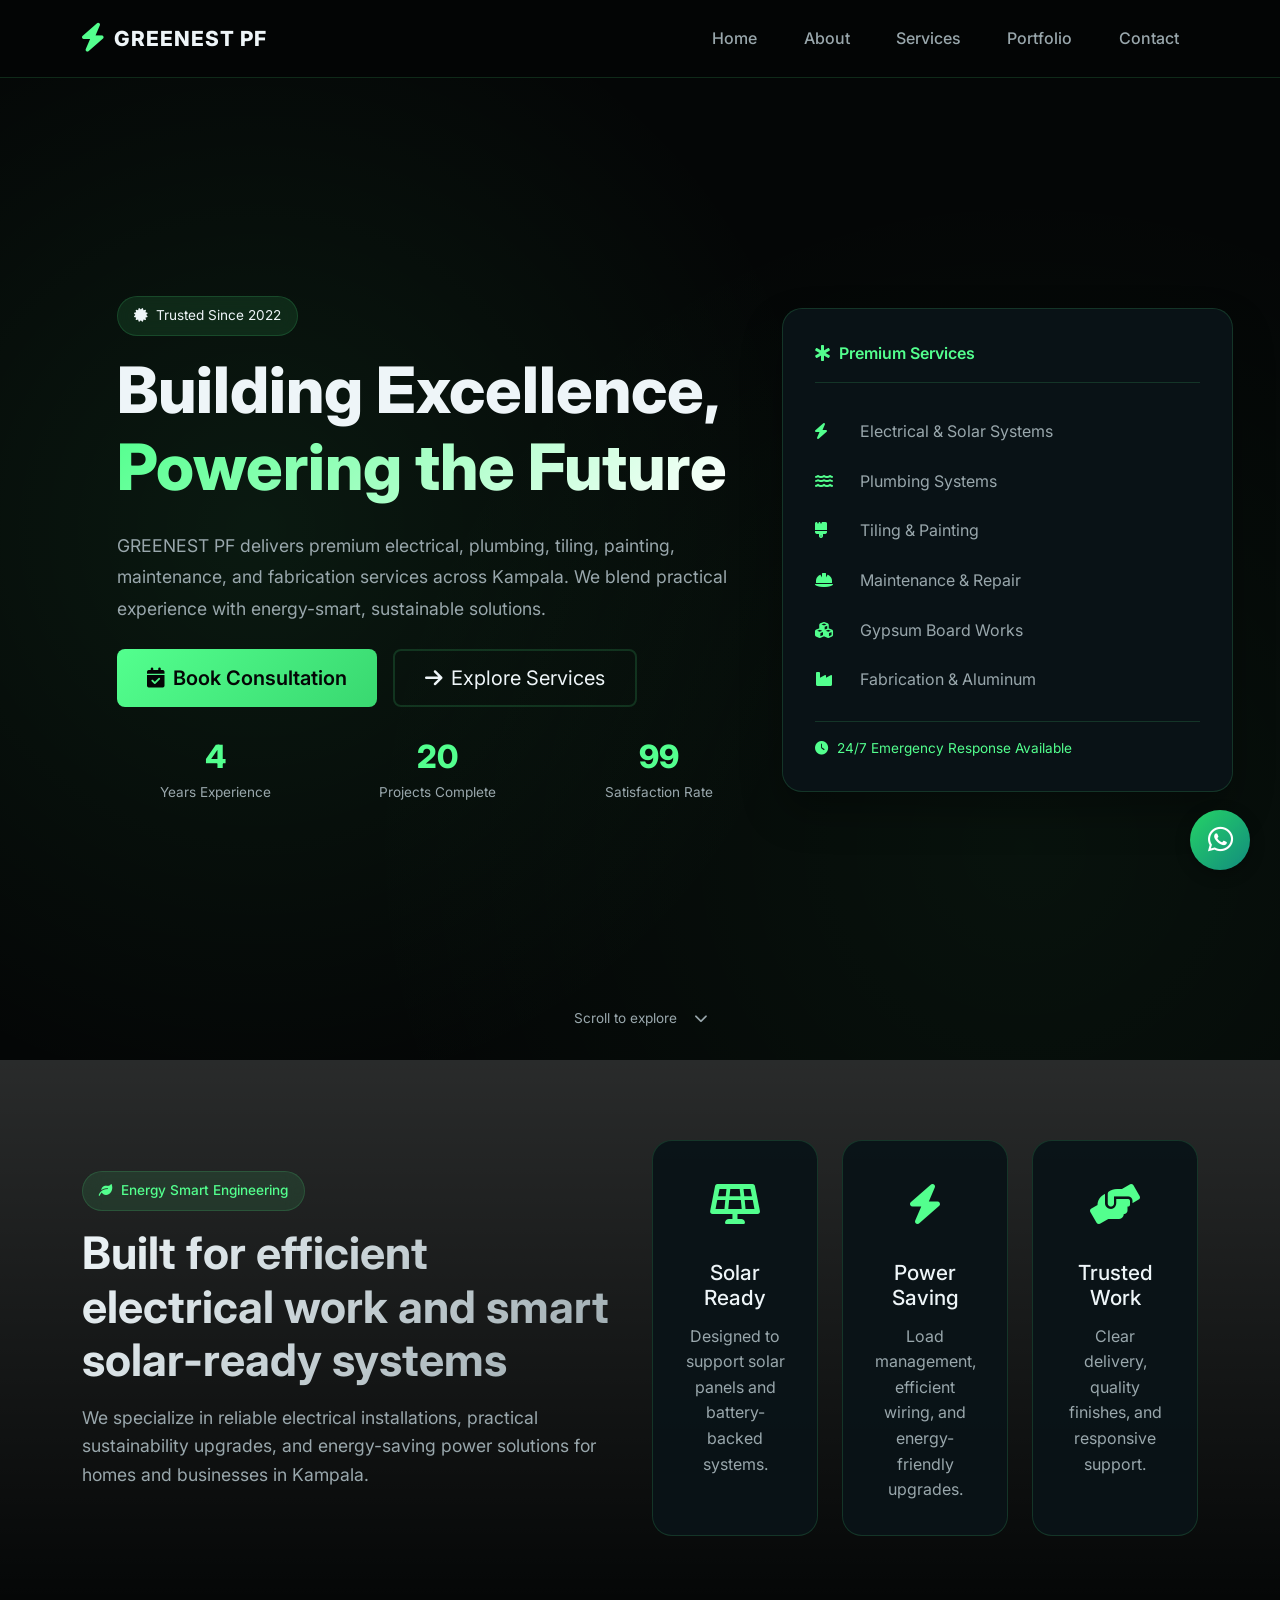
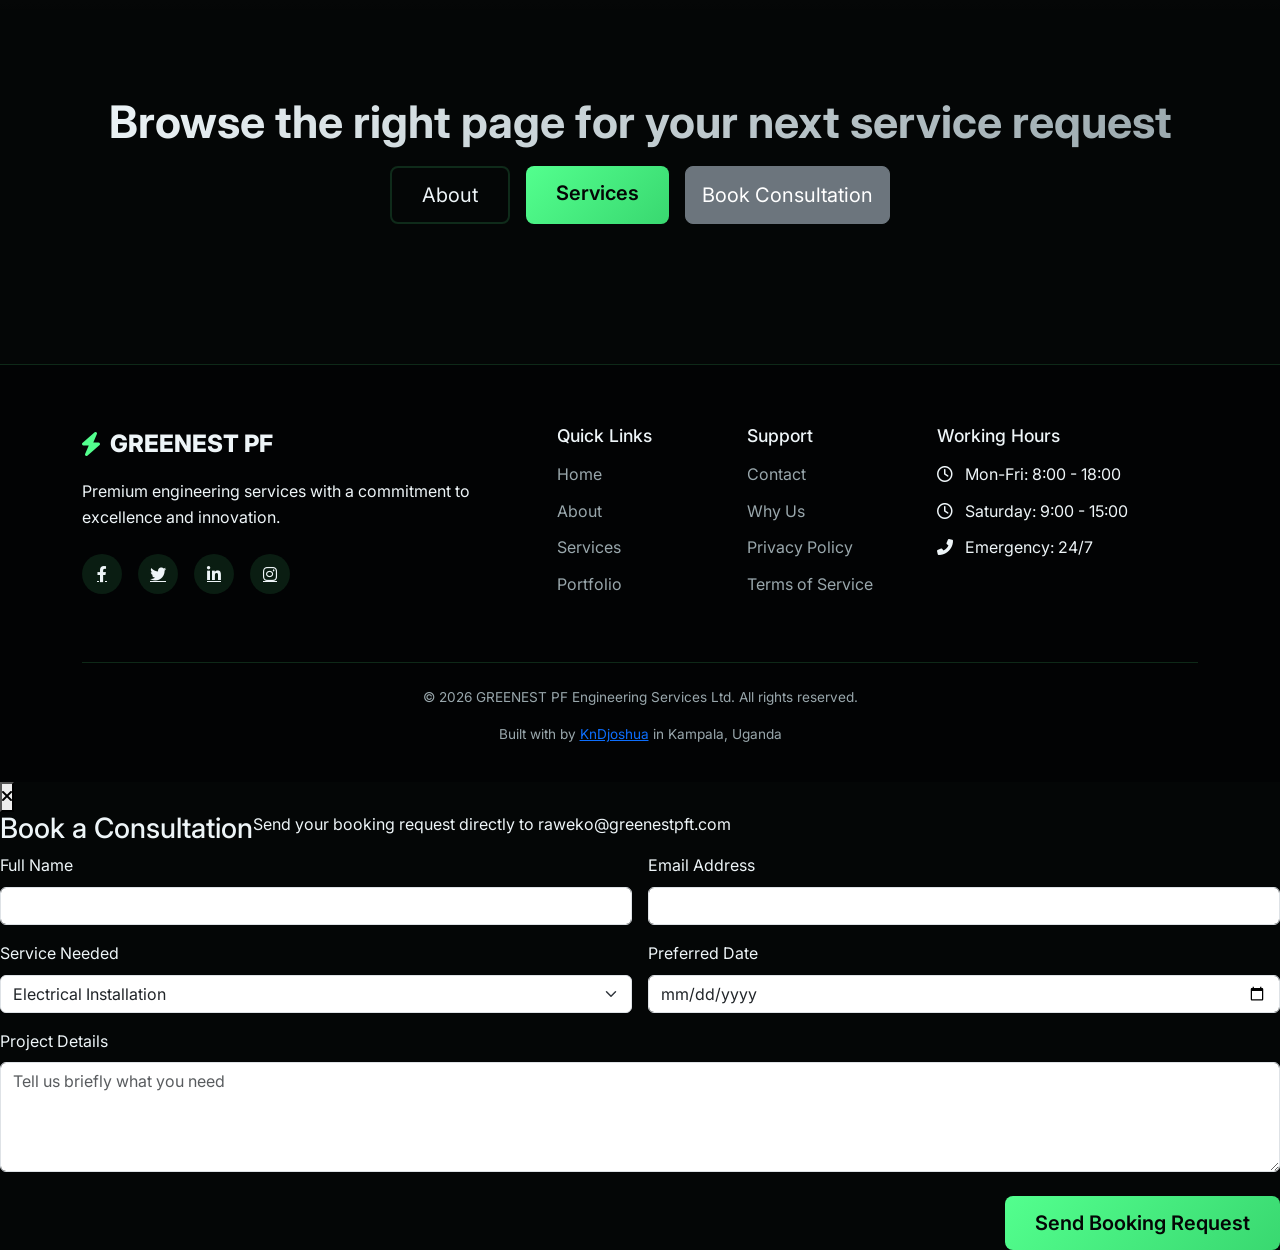
==== commit fa48153c: "Update index.html" ====
--- a/index.html
+++ b/index.html
@@ -9,24 +9,26 @@
   <meta name="keywords" content="engineering, electrical, plumbing, construction, Kampala, Uganda">
   <meta name="author" content="GREENEST PF Engineering Services Ltd">
   <meta name="theme-color" content="#040606">
-  
+
   <title>GREENEST PF | Engineering Excellence in Kampala</title>
-  
+
   <!-- Bootstrap 5 CSS -->
   <link href="https://cdn.jsdelivr.net/npm/bootstrap@5.3.0/dist/css/bootstrap.min.css" rel="stylesheet">
-  
+
   <!-- Font Awesome 6 -->
   <link rel="stylesheet" href="https://cdnjs.cloudflare.com/ajax/libs/font-awesome/6.0.0-beta3/css/all.min.css">
-  
+
   <!-- Google Fonts -->
-  <link href="https://fonts.googleapis.com/css2?family=Inter:opsz,wght@14..32,300;14..32,400;14..32,500;14..32,600;14..32,700;14..32,800&display=swap" rel="stylesheet">
-  
+  <link
+    href="https://fonts.googleapis.com/css2?family=Inter:opsz,wght@14..32,300;14..32,400;14..32,500;14..32,600;14..32,700;14..32,800&display=swap"
+    rel="stylesheet">
+
   <!-- AOS Animation Library -->
   <link href="https://unpkg.com/aos@2.3.1/dist/aos.css" rel="stylesheet">
-  
+
   <!-- Swiper JS for carousels -->
   <link rel="stylesheet" href="https://cdn.jsdelivr.net/npm/swiper@11/swiper-bundle.min.css" />
-  
+
   <!-- Custom CSS -->
   <link rel="stylesheet" href="styles.css">
 </head>
@@ -38,36 +40,34 @@
   <!-- Navigation -->
   <nav class="navbar navbar-expand-lg fixed-top" id="mainNav">
     <div class="container">
-      <a class="navbar-brand" href="#home">
+      <a class="navbar-brand" href="index.html">
         <div class="logo-wrapper">
           <i class="fas fa-bolt"></i>
           <span class="brand-text">GREENEST PF</span>
         </div>
       </a>
-      
-      <button class="navbar-toggler" type="button" data-bs-toggle="collapse" data-bs-target="#navbarNav" aria-controls="navbarNav" aria-expanded="false" aria-label="Toggle navigation">
+
+      <button class="navbar-toggler" type="button" data-bs-toggle="collapse" data-bs-target="#navbarNav"
+        aria-controls="navbarNav" aria-expanded="false" aria-label="Toggle navigation">
         <span class="navbar-toggler-icon"></span>
       </button>
-      
+
       <div class="collapse navbar-collapse" id="navbarNav">
         <ul class="navbar-nav ms-auto">
           <li class="nav-item">
-            <a class="nav-link" href="#home">Home</a>
-          </li>
-          <li class="nav-item">
-            <a class="nav-link" href="#about">About</a>
-          </li>
-          <li class="nav-item">
-            <a class="nav-link" href="#services">Services</a>
-          </li>
-          <li class="nav-item">
-            <a class="nav-link" href="#portfolio">Portfolio</a>
-          </li>
-          <li class="nav-item">
-            <a class="nav-link" href="#why-us">Why Us</a>
-          </li>
-          <li class="nav-item">
-            <a class="nav-link" href="#contact">Contact</a>
+            <a class="nav-link" href="index.html">Home</a>
+          </li>
+          <li class="nav-item">
+            <a class="nav-link" href="about.html">About</a>
+          </li>
+          <li class="nav-item">
+            <a class="nav-link" href="services.html">Services</a>
+          </li>
+          <li class="nav-item">
+            <a class="nav-link" href="portfolio.html">Portfolio</a>
+          </li>
+          <li class="nav-item">
+            <a class="nav-link" href="contact.html">Contact</a>
           </li>
         </ul>
       </div>
@@ -77,41 +77,53 @@
   <main>
     <!-- Hero Section -->
     <section id="home" class="hero-section">
+      <!-- Hero Background Carousel -->
+      <div class="swiper heroSwiper">
+        <div class="swiper-wrapper">
+          <div class="swiper-slide" style="background-image: url('greenestpf/hero/greenestpf_work (1).jpg')"></div>
+          <div class="swiper-slide" style="background-image: url('greenestpf/hero/greenestpf_work (2).jpg')"></div>
+          <div class="swiper-slide" style="background-image: url('greenestpf/hero/greenestpf_work (3).jpg')"></div>
+          <div class="swiper-slide" style="background-image: url('greenestpf/hero/greenestpf_work (4).jpg')"></div>
+        </div>
+        <div class="swiper-pagination"></div>
+        <div class="swiper-button-next"></div>
+        <div class="swiper-button-prev"></div>
+      </div>
       <div class="hero-overlay"></div>
       <div class="container position-relative z-1">
         <div class="row min-vh-100 align-items-center">
           <div class="col-lg-7 mb-5 mb-lg-0" data-aos="fade-up" data-aos-duration="1000">
             <div class="hero-badge mb-3">
               <i class="fas fa-certificate me-2"></i>
-              <span>Trusted Since 2016</span>
+              <span>Trusted Since 2022</span>
             </div>
             <h1 class="hero-title mb-4">
               Building Excellence,
               <span class="gradient-text">Powering the Future</span>
             </h1>
             <p class="hero-text mb-4">
-              GREENEST PF delivers premium electrical, plumbing, tiling, painting, maintenance, 
-              and fabrication services across Kampala. We combine technical expertise with 
-              uncompromising quality standards.
+              GREENEST PF delivers premium electrical, plumbing, tiling, painting, maintenance,
+              and fabrication services across Kampala. We blend practical experience with
+              energy-smart, sustainable solutions.
             </p>
             <div class="hero-buttons d-flex flex-wrap gap-3 mb-4">
-              <a href="#contact" class="btn btn-primary btn-lg">
+              <button type="button" class="btn btn-primary btn-lg open-booking">
                 <i class="fas fa-calendar-check me-2"></i>Book Consultation
-              </a>
-              <a href="#services" class="btn btn-outline-light btn-lg">
+              </button>
+              <a href="services.html" class="btn btn-outline-light btn-lg">
                 <i class="fas fa-arrow-right me-2"></i>Explore Services
               </a>
             </div>
             <div class="row g-4 hero-stats">
               <div class="col-4">
                 <div class="stat-card">
-                  <div class="stat-number" data-count="8">0</div>
+                  <div class="stat-number" data-count="4">0</div>
                   <div class="stat-label">Years Experience</div>
                 </div>
               </div>
               <div class="col-4">
                 <div class="stat-card">
-                  <div class="stat-number" data-count="120">0</div>
+                  <div class="stat-number" data-count="20">0</div>
                   <div class="stat-label">Projects Complete</div>
                 </div>
               </div>
@@ -123,7 +135,7 @@
               </div>
             </div>
           </div>
-          
+
           <div class="col-lg-5" data-aos="fade-left" data-aos-duration="1000" data-aos-delay="200">
             <div class="hero-card">
               <div class="hero-card-header">
@@ -131,7 +143,7 @@
                 <span>Premium Services</span>
               </div>
               <ul class="hero-service-list list-unstyled">
-                <li><i class="fas fa-bolt me-3"></i> Electrical Installation</li>
+                <li><i class="fas fa-bolt me-3"></i> Electrical & Solar Systems</li>
                 <li><i class="fas fa-water me-3"></i> Plumbing Systems</li>
                 <li><i class="fas fa-brush me-3"></i> Tiling & Painting</li>
                 <li><i class="fas fa-hard-hat me-3"></i> Maintenance & Repair</li>
@@ -146,83 +158,46 @@
           </div>
         </div>
       </div>
-      
+
       <div class="scroll-indicator">
         <span>Scroll to explore</span>
         <i class="fas fa-chevron-down ms-2"></i>
       </div>
     </section>
 
-    <!-- About Section -->
-    <section id="about" class="section-padding">
+    <section class="section-padding bg-gradient">
       <div class="container">
-        <div class="text-center mb-5" data-aos="fade-up">
-          <div class="section-badge d-inline-flex align-items-center mb-3">
-            <i class="fas fa-info-circle me-2"></i>
-            <span>Who We Are</span>
-          </div>
-          <h2 class="section-title mb-3">Engineering Solutions Built for Modern Projects</h2>
-          <p class="section-subtitle mx-auto">
-            We combine technical expertise, disciplined execution, and responsive support to keep every project moving forward.
-          </p>
-        </div>
-        
-        <div class="row g-4 align-items-start">
-          <div class="col-lg-6" data-aos="fade-right" data-aos-delay="100">
-            <div class="about-features">
-              <div class="about-feature mb-4">
-                <div class="feature-icon">
-                  <i class="fas fa-shield-alt"></i>
-                </div>
-                <div class="feature-content">
-                  <h3>Safety-Led Delivery</h3>
-                  <p>Industry standards, rigorous site checks, and compliant installation practices.</p>
-                </div>
-              </div>
-              
-              <div class="about-feature mb-4">
-                <div class="feature-icon">
-                  <i class="fas fa-sync-alt"></i>
-                </div>
-                <div class="feature-content">
-                  <h3>Turnkey Coordination</h3>
-                  <p>Multi-discipline teams working together to reduce handoffs and accelerate project handover.</p>
-                </div>
-              </div>
-              
-              <div class="about-feature mb-4">
-                <div class="feature-icon">
-                  <i class="fas fa-headset"></i>
-                </div>
-                <div class="feature-content">
-                  <h3>Dedicated Support</h3>
-                  <p>Quick estimates, clear communication, and fast follow-up at every stage.</p>
-                </div>
-              </div>
-            </div>
-          </div>
-          
-          <div class="col-lg-6" data-aos="fade-left" data-aos-delay="200">
+        <div class="row g-4 align-items-center">
+          <div class="col-lg-6" data-aos="fade-right">
+            <div class="section-badge d-inline-flex align-items-center mb-3">
+              <i class="fas fa-leaf me-2"></i>
+              <span>Energy Smart Engineering</span>
+            </div>
+            <h2 class="section-title mb-3">Built for efficient electrical work and smart solar-ready systems</h2>
+            <p class="section-subtitle mx-auto">We specialize in reliable electrical installations, practical
+              sustainability upgrades, and energy-saving power solutions for homes and businesses in Kampala.</p>
+          </div>
+          <div class="col-lg-6" data-aos="fade-left">
             <div class="row g-4">
               <div class="col-md-4">
-                <div class="stats-card text-center">
-                  <i class="fas fa-users stats-icon"></i>
-                  <div class="stats-number" data-count="14">0</div>
-                  <div class="stats-label">Expert Engineers</div>
+                <div class="why-card text-center">
+                  <div class="why-icon"><i class="fas fa-solar-panel"></i></div>
+                  <h3>Solar Ready</h3>
+                  <p>Designed to support solar panels and battery-backed systems.</p>
                 </div>
               </div>
               <div class="col-md-4">
-                <div class="stats-card text-center">
-                  <i class="fas fa-building stats-icon"></i>
-                  <div class="stats-number" data-count="120">0</div>
-                  <div class="stats-label">Projects Delivered</div>
+                <div class="why-card text-center">
+                  <div class="why-icon"><i class="fas fa-bolt"></i></div>
+                  <h3>Power Saving</h3>
+                  <p>Load management, efficient wiring, and energy-friendly upgrades.</p>
                 </div>
               </div>
               <div class="col-md-4">
-                <div class="stats-card text-center">
-                  <i class="fas fa-trophy stats-icon"></i>
-                  <div class="stats-number" data-count="100">0</div>
-                  <div class="stats-label">Happy Clients</div>
+                <div class="why-card text-center">
+                  <div class="why-icon"><i class="fas fa-hands-helping"></i></div>
+                  <h3>Trusted Work</h3>
+                  <p>Clear delivery, quality finishes, and responsive support.</p>
                 </div>
               </div>
             </div>
@@ -231,279 +206,13 @@
       </div>
     </section>
 
-    <!-- Services Section -->
-    <section id="services" class="section-padding bg-gradient">
+    <section class="section-padding text-center">
       <div class="container">
-        <div class="text-center mb-5" data-aos="fade-up">
-          <div class="section-badge d-inline-flex align-items-center mb-3">
-            <i class="fas fa-cogs me-2"></i>
-            <span>What We Offer</span>
-          </div>
-          <h2 class="section-title mb-3">Complete Technical Services for Every Build</h2>
-          <p class="section-subtitle mx-auto">
-            From electrical systems to finishing touches, we deliver excellence across all disciplines.
-          </p>
-        </div>
-        
-        <div class="row g-4">
-          <div class="col-lg-4 col-md-6" data-aos="flip-left" data-aos-delay="0">
-            <div class="service-card">
-              <div class="service-icon">
-                <i class="fas fa-bolt"></i>
-              </div>
-              <h3>Electrical Installation</h3>
-              <p>Smart wiring, power distribution, controls, backup systems, and safety upgrades.</p>
-              <div class="service-overlay"></div>
-            </div>
-          </div>
-          
-          <div class="col-lg-4 col-md-6" data-aos="flip-left" data-aos-delay="100">
-            <div class="service-card">
-              <div class="service-icon">
-                <i class="fas fa-water"></i>
-              </div>
-              <h3>Plumbing</h3>
-              <p>Water systems, drainage, fixtures, and pressure control with leak-proof accuracy.</p>
-              <div class="service-overlay"></div>
-            </div>
-          </div>
-          
-          <div class="col-lg-4 col-md-6" data-aos="flip-left" data-aos-delay="200">
-            <div class="service-card">
-              <div class="service-icon">
-                <i class="fas fa-th-large"></i>
-              </div>
-              <h3>Tiling</h3>
-              <p>Clean tile installations for floors and walls with expert precision finishes.</p>
-              <div class="service-overlay"></div>
-            </div>
-          </div>
-          
-          <div class="col-lg-4 col-md-6" data-aos="flip-left" data-aos-delay="300">
-            <div class="service-card">
-              <div class="service-icon">
-                <i class="fas fa-paint-roller"></i>
-              </div>
-              <h3>Painting</h3>
-              <p>Interior and exterior painting that preserves surfaces and elevates spaces.</p>
-              <div class="service-overlay"></div>
-            </div>
-          </div>
-          
-          <div class="col-lg-4 col-md-6" data-aos="flip-left" data-aos-delay="400">
-            <div class="service-card">
-              <div class="service-icon">
-                <i class="fas fa-tools"></i>
-              </div>
-              <h3>Maintenance</h3>
-              <p>Preventive care, repairs, and support to keep systems working reliably.</p>
-              <div class="service-overlay"></div>
-            </div>
-          </div>
-          
-          <div class="col-lg-4 col-md-6" data-aos="flip-left" data-aos-delay="500">
-            <div class="service-card">
-              <div class="service-icon">
-                <i class="fas fa-cubes"></i>
-              </div>
-              <h3>Gypsum Board Works</h3>
-              <p>Precision ceiling and partition installations with polished final look.</p>
-              <div class="service-overlay"></div>
-            </div>
-          </div>
-          
-          <div class="col-lg-4 col-md-6 mx-auto" data-aos="flip-left" data-aos-delay="600">
-            <div class="service-card">
-              <div class="service-icon">
-                <i class="fas fa-industry"></i>
-              </div>
-              <h3>Fabrication & Aluminum</h3>
-              <p>Metal fabrication, aluminum framing, doors, windows, and structural fittings.</p>
-              <div class="service-overlay"></div>
-            </div>
-          </div>
-        </div>
-      </div>
-    </section>
-
-    <!-- Portfolio Section -->
-    <section id="portfolio" class="section-padding">
-      <div class="container">
-        <div class="text-center mb-5" data-aos="fade-up">
-          <div class="section-badge d-inline-flex align-items-center mb-3">
-            <i class="fas fa-images me-2"></i>
-            <span>Our Work</span>
-          </div>
-          <h2 class="section-title mb-3">Visible Results from Our Latest Projects</h2>
-          <p class="section-subtitle mx-auto">
-            Browse through some of our recent engineering projects across Kampala.
-          </p>
-        </div>
-        
-        <div class="row g-4">
-          <div class="col-lg-3 col-md-6" data-aos="zoom-in" data-aos-delay="0">
-            <div class="portfolio-card">
-              <div class="portfolio-image">
-                <i class="fas fa-lightbulb"></i>
-              </div>
-              <div class="portfolio-overlay">
-                <h4>Smart Electrical Fit-out</h4>
-                <p>Commercial Building</p>
-                <span class="view-more">View Project →</span>
-              </div>
-            </div>
-          </div>
-          
-          <div class="col-lg-3 col-md-6" data-aos="zoom-in" data-aos-delay="100">
-            <div class="portfolio-card">
-              <div class="portfolio-image">
-                <i class="fas fa-water"></i>
-              </div>
-              <div class="portfolio-overlay">
-                <h4>Sanitary Upgrade</h4>
-                <p>Residential Complex</p>
-                <span class="view-more">View Project →</span>
-              </div>
-            </div>
-          </div>
-          
-          <div class="col-lg-3 col-md-6" data-aos="zoom-in" data-aos-delay="200">
-            <div class="portfolio-card">
-              <div class="portfolio-image">
-                <i class="fas fa-th-large"></i>
-              </div>
-              <div class="portfolio-overlay">
-                <h4>Feature Wall Tiling</h4>
-                <p>Luxury Apartment</p>
-                <span class="view-more">View Project →</span>
-              </div>
-            </div>
-          </div>
-          
-          <div class="col-lg-3 col-md-6" data-aos="zoom-in" data-aos-delay="300">
-            <div class="portfolio-card">
-              <div class="portfolio-image">
-                <i class="fas fa-cog"></i>
-              </div>
-              <div class="portfolio-overlay">
-                <h4>Aluminum Framing</h4>
-                <p>Office Building</p>
-                <span class="view-more">View Project →</span>
-              </div>
-            </div>
-          </div>
-        </div>
-      </div>
-    </section>
-
-    <!-- Why Choose Us Section -->
-    <section id="why-us" class="section-padding bg-gradient">
-      <div class="container">
-        <div class="text-center mb-5" data-aos="fade-up">
-          <div class="section-badge d-inline-flex align-items-center mb-3">
-            <i class="fas fa-question-circle me-2"></i>
-            <span>Why Choose Us</span>
-          </div>
-          <h2 class="section-title mb-3">Quality, Experience, Reliability — Engineered for Your Success</h2>
-        </div>
-        
-        <div class="row g-4">
-          <div class="col-md-4" data-aos="fade-up" data-aos-delay="0">
-            <div class="why-card">
-              <div class="why-icon">
-                <i class="fas fa-medal"></i>
-              </div>
-              <h3>Quality Craftsmanship</h3>
-              <p>Industry-grade delivery backed by professional standards and premium finishes.</p>
-              <div class="why-number">01</div>
-            </div>
-          </div>
-          
-          <div class="col-md-4" data-aos="fade-up" data-aos-delay="100">
-            <div class="why-card">
-              <div class="why-icon">
-                <i class="fas fa-chart-line"></i>
-              </div>
-              <h3>Proven Experience</h3>
-              <p>Years of expertise across technical installations, maintenance, and construction.</p>
-              <div class="why-number">02</div>
-            </div>
-          </div>
-          
-          <div class="col-md-4" data-aos="fade-up" data-aos-delay="200">
-            <div class="why-card">
-              <div class="why-icon">
-                <i class="fas fa-handshake"></i>
-              </div>
-              <h3>Trusted Reliability</h3>
-              <p>Clear planning, on-time schedules, and responsive support you can count on.</p>
-              <div class="why-number">03</div>
-            </div>
-          </div>
-        </div>
-      </div>
-    </section>
-
-    <!-- Contact Section -->
-    <section id="contact" class="section-padding">
-      <div class="container">
-        <div class="text-center mb-5" data-aos="fade-up">
-          <div class="section-badge d-inline-flex align-items-center mb-3">
-            <i class="fas fa-envelope me-2"></i>
-            <span>Get In Touch</span>
-          </div>
-          <h2 class="section-title mb-3">Ready to Start Your Project?</h2>
-          <p class="section-subtitle mx-auto">
-            Contact us for quotes, site visits, and technical support. We're here to help.
-          </p>
-        </div>
-        
-        <div class="row g-4">
-          <div class="col-lg-5" data-aos="fade-right" data-aos-delay="100">
-            <div class="contact-info">
-              <div class="contact-item d-flex align-items-start mb-4">
-                <div class="contact-icon">
-                  <i class="fas fa-phone-alt"></i>
-                </div>
-                <div>
-                  <h4>Phone</h4>
-                  <a href="tel:+256783756775">+256 783 756775</a><br>
-                  <a href="tel:+256784815856">+256 784 815856</a>
-                </div>
-              </div>
-              
-              <div class="contact-item d-flex align-items-start mb-4">
-                <div class="contact-icon">
-                  <i class="fab fa-whatsapp"></i>
-                </div>
-                <div>
-                  <h4>WhatsApp</h4>
-                  <a href="https://wa.me/256783756775" target="_blank">Chat with us →</a>
-                </div>
-              </div>
-              
-              <div class="contact-item d-flex align-items-start mb-4">
-                <div class="contact-icon">
-                  <i class="fas fa-map-marker-alt"></i>
-                </div>
-                <div>
-                  <h4>Visit Us</h4>
-                  <p>8th Street Industrial Area, Sali Stage, Wabigalo, Kampala</p>
-                </div>
-              </div>
-            </div>
-          </div>
-          
-          <div class="col-lg-7" data-aos="fade-left" data-aos-delay="200">
-            <div class="contact-map">
-              <iframe 
-                src="https://maps.google.com/maps?q=Kampala+Wabigalo+Industrial+Area&t=&z=15&ie=UTF8&iwloc=&output=embed" 
-                loading="lazy" 
-                title="Greenest PF Location"
-                class="w-100 h-100 rounded-4">
-              </iframe>
-            </div>
-          </div>
+        <h3 class="section-title mb-3">Browse the right page for your next service request</h3>
+        <div class="d-flex flex-wrap justify-content-center gap-3">
+          <a href="about.html" class="btn btn-outline-light btn-lg">About</a>
+          <a href="services.html" class="btn btn-primary btn-lg">Services</a>
+          <button type="button" class="btn btn-secondary btn-lg open-booking">Book Consultation</button>
         </div>
       </div>
     </section>
@@ -526,27 +235,27 @@
             <a href="#"><i class="fab fa-instagram"></i></a>
           </div>
         </div>
-        
+
         <div class="col-lg-2">
           <h4>Quick Links</h4>
           <ul class="footer-links list-unstyled">
-            <li><a href="#home">Home</a></li>
-            <li><a href="#about">About</a></li>
-            <li><a href="#services">Services</a></li>
-            <li><a href="#portfolio">Portfolio</a></li>
+            <li><a href="index.html">Home</a></li>
+            <li><a href="about.html">About</a></li>
+            <li><a href="services.html">Services</a></li>
+            <li><a href="portfolio.html">Portfolio</a></li>
           </ul>
         </div>
-        
+
         <div class="col-lg-2">
           <h4>Support</h4>
           <ul class="footer-links list-unstyled">
-            <li><a href="#contact">Contact</a></li>
-            <li><a href="#why-us">Why Us</a></li>
+            <li><a href="contact.html">Contact</a></li>
+            <li><a href="about.html">Why Us</a></li>
             <li><a href="#">Privacy Policy</a></li>
             <li><a href="#">Terms of Service</a></li>
           </ul>
         </div>
-        
+
         <div class="col-lg-3">
           <h4>Working Hours</h4>
           <ul class="footer-links list-unstyled">
@@ -556,9 +265,9 @@
           </ul>
         </div>
       </div>
-      
+
       <div class="footer-bottom text-center mt-5 pt-4">
-        <p>&copy; 2025 GREENEST PF Engineering Services Ltd. All rights reserved.</p>
+        <p>&copy; 2026 GREENEST PF Engineering Services Ltd. All rights reserved.</p>
         <p class="mt-2">Built with by <a href="https://kndjoshua.github.io/KnD/">KnDjoshua</a> in Kampala, Uganda</p>
       </div>
     </div>
@@ -570,6 +279,52 @@
     <span class="whatsapp-tooltip">Chat with us</span>
   </a>
 
+  <div class="booking-modal" id="bookingModal" aria-hidden="true">
+    <div class="booking-modal-content">
+      <button type="button" class="modal-close close-booking"><i class="fas fa-times"></i></button>
+      <div class="modal-header">
+        <h3>Book a Consultation</h3>
+        <p>Send your booking request directly to raweko@greenestpft.com</p>
+      </div>
+      <form id="bookingForm" class="booking-form">
+        <div class="row g-3">
+          <div class="col-md-6">
+            <label for="bookingName" class="form-label">Full Name</label>
+            <input type="text" id="bookingName" name="name" class="form-control" required>
+          </div>
+          <div class="col-md-6">
+            <label for="bookingEmail" class="form-label">Email Address</label>
+            <input type="email" id="bookingEmail" name="email" class="form-control" required>
+          </div>
+          <div class="col-md-6">
+            <label for="bookingService" class="form-label">Service Needed</label>
+            <select id="bookingService" name="service" class="form-select" required>
+              <option value="Electrical Installation">Electrical Installation</option>
+              <option value="Solar & Efficiency Upgrade">Solar & Efficiency Upgrade</option>
+              <option value="Plumbing">Plumbing</option>
+              <option value="Tiling & Painting">Tiling & Painting</option>
+              <option value="Maintenance">Maintenance</option>
+              <option value="Gypsum Board Works">Gypsum Board Works</option>
+              <option value="Fabrication & Aluminum">Fabrication & Aluminum</option>
+            </select>
+          </div>
+          <div class="col-md-6">
+            <label for="bookingDate" class="form-label">Preferred Date</label>
+            <input type="date" id="bookingDate" name="date" class="form-control">
+          </div>
+          <div class="col-12">
+            <label for="bookingMessage" class="form-label">Project Details</label>
+            <textarea id="bookingMessage" name="message" class="form-control" rows="4"
+              placeholder="Tell us briefly what you need"></textarea>
+          </div>
+        </div>
+        <div class="text-end mt-4">
+          <button type="submit" class="btn btn-primary btn-lg">Send Booking Request</button>
+        </div>
+      </form>
+    </div>
+  </div>
+
   <!-- Scripts -->
   <script src="https://cdn.jsdelivr.net/npm/bootstrap@5.3.0/dist/js/bootstrap.bundle.min.js"></script>
   <script src="https://unpkg.com/aos@2.3.1/dist/aos.js"></script>
--- a/styles.css
+++ b/styles.css
@@ -1,36 +1,24 @@
 ﻿/* ============================================
-   VARIABLES & RESET
+   VARIABLES & BASE STYLES
    ============================================ */
 :root {
   --primary: #53ff8e;
   --primary-dark: #39d870;
+  --primary-rgb: 83, 255, 142;
   --primary-glow: rgba(83, 255, 142, 0.3);
   
   --bg-dark: #040606;
   --bg-darker: #020304;
-  --bg-surface: rgba(18, 30, 32, 0.85);
-  --bg-card: rgba(10, 20, 24, 0.82);
+  --bg-card: rgba(10, 20, 24, 0.95);
   
   --text-primary: #eef5f8;
   --text-secondary: #99a7ac;
   --text-muted: #6b7b80;
   
   --border-light: rgba(83, 255, 142, 0.15);
-  --border-glow: rgba(83, 255, 142, 0.3);
-  
-  --shadow-sm: 0 4px 20px rgba(0, 0, 0, 0.2);
-  --shadow-md: 0 8px 30px rgba(0, 0, 0, 0.3);
-  --shadow-lg: 0 20px 50px rgba(0, 0, 0, 0.4);
-  --shadow-glow: 0 0 30px rgba(83, 255, 142, 0.1);
-  
-  --transition-fast: 0.2s ease;
-  --transition-base: 0.3s ease;
-  --transition-slow: 0.5s ease;
-  
-  --border-radius-sm: 12px;
-  --border-radius-md: 20px;
-  --border-radius-lg: 30px;
-  --border-radius-xl: 40px;
+  
+  --transition-base: all 0.3s cubic-bezier(0.4, 0, 0.2, 1);
+  --transition-slow: all 0.5s cubic-bezier(0.4, 0, 0.2, 1);
 }
 
 * {
@@ -50,44 +38,31 @@
   font-family: 'Inter', sans-serif;
   line-height: 1.6;
   overflow-x: hidden;
-  cursor: none;
-}
-
-@media (max-width: 768px) {
-  body {
-    cursor: auto;
-  }
-  .custom-cursor, .custom-cursor-dot {
-    display: none;
-  }
-}
-
-/* Custom Cursor */
-.custom-cursor {
-  width: 30px;
-  height: 30px;
-  border: 2px solid var(--primary);
-  border-radius: 50%;
-  position: fixed;
-  pointer-events: none;
-  z-index: 9999;
-  transition: all 0.1s ease;
-  transform: translate(-50%, -50%);
-}
-
-.custom-cursor-dot {
-  width: 6px;
-  height: 6px;
+}
+
+/* ============================================
+   SCROLLBAR STYLING
+   ============================================ */
+::-webkit-scrollbar {
+  width: 8px;
+}
+
+::-webkit-scrollbar-track {
+  background: var(--bg-darker);
+}
+
+::-webkit-scrollbar-thumb {
   background: var(--primary);
-  border-radius: 50%;
-  position: fixed;
-  pointer-events: none;
-  z-index: 9999;
-  transition: all 0.05s ease;
-  transform: translate(-50%, -50%);
-}
-
-/* Scroll Progress Bar */
+  border-radius: 10px;
+}
+
+::-webkit-scrollbar-thumb:hover {
+  background: var(--primary-dark);
+}
+
+/* ============================================
+   SCROLL PROGRESS BAR
+   ============================================ */
 .scroll-progress {
   position: fixed;
   top: 0;
@@ -99,10 +74,25 @@
   transition: width 0.1s ease;
 }
 
-/* Container */
-.container {
-  width: min(1200px, 100% - 48px);
-  margin: 0 auto;
+/* ============================================
+   SECTION PADDING
+   ============================================ */
+.section-padding {
+  padding: 80px 0;
+}
+
+@media (max-width: 768px) {
+  .section-padding {
+    padding: 60px 0;
+  }
+}
+
+/* ============================================
+   GRADIENT BACKGROUND
+   ============================================ */
+.bg-gradient {
+  background: linear-gradient(135deg, rgba(83, 255, 142, 0.03), rgba(83, 255, 142, 0.01));
+  position: relative;
 }
 
 /* ============================================
@@ -115,28 +105,21 @@
   color: transparent;
 }
 
-.section-header {
-  text-align: center;
-  margin-bottom: 3rem;
-}
-
 .section-badge {
-  display: inline-block;
-  padding: 0.5rem 1rem;
-  background: rgba(83, 255, 142, 0.1);
+  display: inline-flex !important;
+  padding: 8px 16px;
+  background: rgba(var(--primary-rgb), 0.1);
   border: 1px solid var(--border-light);
   border-radius: 100px;
-  font-size: 0.8rem;
+  font-size: 0.85rem;
   font-weight: 500;
   color: var(--primary);
-  margin-bottom: 1rem;
   backdrop-filter: blur(10px);
 }
 
 .section-title {
-  font-size: clamp(2rem, 4vw, 3rem);
+  font-size: clamp(1.8rem, 4vw, 2.8rem);
   font-weight: 700;
-  margin-bottom: 1rem;
   background: linear-gradient(135deg, var(--text-primary), var(--text-secondary));
   -webkit-background-clip: text;
   background-clip: text;
@@ -146,183 +129,89 @@
 .section-subtitle {
   color: var(--text-secondary);
   max-width: 600px;
-  margin: 0 auto;
   font-size: 1.1rem;
 }
 
 /* ============================================
-   BUTTONS
-   ============================================ */
-.btn {
-  display: inline-flex;
-  align-items: center;
-  gap: 0.75rem;
-  padding: 0.9rem 2rem;
-  border-radius: 100px;
-  font-weight: 600;
-  text-decoration: none;
-  transition: all var(--transition-base);
-  cursor: pointer;
-  border: none;
-  font-size: 1rem;
-}
-
-.btn-primary {
-  background: linear-gradient(135deg, var(--primary), var(--primary-dark));
-  color: var(--bg-dark);
-  box-shadow: 0 4px 15px var(--primary-glow);
-}
-
-.btn-primary:hover {
-  transform: translateY(-3px);
-  box-shadow: 0 8px 25px var(--primary-glow);
-}
-
-.btn-outline {
-  background: transparent;
-  border: 2px solid var(--border-light);
-  color: var(--text-primary);
-}
-
-.btn-outline:hover {
-  border-color: var(--primary);
-  background: rgba(83, 255, 142, 0.05);
-  transform: translateY(-3px);
-}
-
-/* ============================================
    NAVIGATION
    ============================================ */
 .navbar {
-  position: fixed;
-  top: 0;
-  left: 0;
-  right: 0;
-  z-index: 1000;
   background: rgba(4, 6, 6, 0.95);
   backdrop-filter: blur(20px);
+  padding: 1rem 0;
+  transition: var(--transition-base);
   border-bottom: 1px solid var(--border-light);
-  transition: all var(--transition-base);
 }
 
 .navbar.scrolled {
-  padding: 0.5rem 0;
+  padding: 0.7rem 0;
   background: rgba(4, 6, 6, 0.98);
-  box-shadow: var(--shadow-md);
-}
-
-.navbar-container {
-  display: flex;
-  justify-content: space-between;
-  align-items: center;
-  padding: 1rem 0;
-  gap: 2rem;
-}
-
-/* Logo */
-.logo {
-  display: flex;
-  align-items: center;
-  gap: 0.8rem;
-  text-decoration: none;
-}
-
-.logo-icon {
-  width: 45px;
-  height: 45px;
-  background: linear-gradient(135deg, var(--primary), var(--primary-dark));
-  border-radius: var(--border-radius-sm);
-  display: flex;
-  align-items: center;
-  justify-content: center;
-  font-size: 1.4rem;
-  color: var(--bg-dark);
+  box-shadow: 0 4px 20px rgba(0, 0, 0, 0.3);
+}
+
+.navbar-brand {
+  padding: 0;
+}
+
+.logo-wrapper {
+  display: flex;
+  align-items: center;
+  gap: 10px;
+}
+
+.logo-wrapper i {
+  font-size: 1.8rem;
+  color: var(--primary);
   animation: pulse 2s infinite;
 }
 
 @keyframes pulse {
-  0%, 100% { box-shadow: 0 0 0 0 var(--primary-glow); }
-  50% { box-shadow: 0 0 0 10px transparent; }
-}
-
-.logo-text {
-  display: flex;
-  flex-direction: column;
-}
-
-.logo-main {
-  font-size: 1.2rem;
+  0%, 100% {
+    text-shadow: 0 0 0px var(--primary-glow);
+  }
+  50% {
+    text-shadow: 0 0 10px var(--primary-glow);
+  }
+}
+
+.brand-text {
+  font-size: 1.3rem;
   font-weight: 800;
   letter-spacing: 1px;
   color: var(--text-primary);
 }
 
-.logo-sub {
-  font-size: 0.7rem;
-  color: var(--primary);
-  letter-spacing: 0.5px;
-}
-
-/* Navigation Menu */
-.nav-list {
-  display: flex;
+.navbar-nav {
   gap: 0.5rem;
-  list-style: none;
 }
 
 .nav-link {
-  padding: 0.6rem 1.2rem;
-  color: var(--text-secondary);
-  text-decoration: none;
+  color: var(--text-secondary) !important;
+  font-weight: 500;
+  padding: 0.6rem 1.2rem !important;
   border-radius: 100px;
-  font-weight: 500;
-  transition: all var(--transition-fast);
-}
-
-.nav-link:hover {
-  color: var(--primary);
-  background: rgba(83, 255, 142, 0.1);
-}
-
+  transition: var(--transition-base);
+}
+
+.nav-link:hover,
 .nav-link.active {
-  color: var(--primary);
-  background: rgba(83, 255, 142, 0.15);
-}
-
-/* Mobile Toggle */
-.mobile-toggle {
-  display: none;
-  flex-direction: column;
-  gap: 6px;
-  background: none;
-  border: none;
-  cursor: pointer;
-  padding: 0.5rem;
-}
-
-.mobile-toggle span {
-  width: 25px;
-  height: 2px;
-  background: var(--text-primary);
-  transition: all var(--transition-base);
-}
-
-.mobile-toggle.active span:nth-child(1) {
-  transform: rotate(45deg) translate(5px, 6px);
-}
-
-.mobile-toggle.active span:nth-child(2) {
-  opacity: 0;
-}
-
-.mobile-toggle.active span:nth-child(3) {
-  transform: rotate(-45deg) translate(5px, -6px);
+  color: var(--primary) !important;
+  background: rgba(var(--primary-rgb), 0.1);
+}
+
+.navbar-toggler {
+  border-color: var(--border-light);
+  background: rgba(255, 255, 255, 0.05);
+}
+
+.navbar-toggler-icon {
+  background-image: url("data:image/svg+xml,%3csvg xmlns='http://www.w3.org/2000/svg' viewBox='0 0 30 30'%3e%3cpath stroke='rgba(83, 255, 142, 1)' stroke-linecap='round' stroke-miterlimit='10' stroke-width='2' d='M4 7h22M4 15h22M4 23h22'/%3e%3c/svg%3e");
 }
 
 /* ============================================
    HERO SECTION
    ============================================ */
-.hero {
+.hero-section {
   min-height: 100vh;
   display: flex;
   align-items: center;
@@ -331,7 +220,7 @@
   padding: 100px 0 60px;
 }
 
-.hero-bg {
+.hero-overlay {
   position: absolute;
   inset: 0;
   background: 
@@ -340,65 +229,58 @@
   pointer-events: none;
 }
 
-.hero-particles {
-  position: absolute;
-  inset: 0;
-  pointer-events: none;
-}
-
-.hero-container {
-  display: grid;
-  grid-template-columns: 1fr 0.9fr;
-  gap: 3rem;
-  align-items: center;
-  position: relative;
-  z-index: 1;
-}
-
 .hero-badge {
   display: inline-flex;
   align-items: center;
-  gap: 0.5rem;
-  padding: 0.5rem 1rem;
-  background: rgba(83, 255, 142, 0.1);
+  padding: 8px 16px;
+  background: rgba(var(--primary-rgb), 0.1);
   border: 1px solid var(--border-light);
   border-radius: 100px;
   font-size: 0.85rem;
-  margin-bottom: 1.5rem;
   backdrop-filter: blur(10px);
 }
 
 .hero-title {
-  font-size: clamp(2.5rem, 5vw, 4.5rem);
+  font-size: clamp(2rem, 5vw, 4rem);
   font-weight: 800;
   line-height: 1.2;
-  margin-bottom: 1.5rem;
-}
-
-.hero-description {
+}
+
+.hero-text {
   color: var(--text-secondary);
   font-size: 1.1rem;
-  margin-bottom: 2rem;
   line-height: 1.8;
 }
 
-.hero-buttons {
-  display: flex;
-  gap: 1rem;
-  margin-bottom: 2rem;
-  flex-wrap: wrap;
-}
-
-.hero-stats {
-  display: flex;
-  gap: 2rem;
-  align-items: center;
-  padding-top: 1rem;
-  border-top: 1px solid var(--border-light);
-}
-
-.stat-item {
-  text-align: left;
+.btn-primary {
+  background: linear-gradient(135deg, var(--primary), var(--primary-dark));
+  border: none;
+  color: var(--bg-dark);
+  font-weight: 600;
+  padding: 12px 30px;
+  transition: var(--transition-base);
+}
+
+.btn-primary:hover {
+  transform: translateY(-3px);
+  box-shadow: 0 8px 25px var(--primary-glow);
+}
+
+.btn-outline-light {
+  border: 2px solid var(--border-light);
+  color: var(--text-primary);
+  padding: 12px 30px;
+  transition: var(--transition-base);
+}
+
+.btn-outline-light:hover {
+  border-color: var(--primary);
+  background: rgba(var(--primary-rgb), 0.1);
+  transform: translateY(-3px);
+}
+
+.stat-card {
+  text-align: center;
 }
 
 .stat-number {
@@ -412,119 +294,98 @@
   color: var(--text-secondary);
 }
 
-.stat-divider {
-  width: 1px;
-  height: 30px;
-  background: var(--border-light);
-}
-
-/* Hero Card */
 .hero-card {
   background: var(--bg-card);
   backdrop-filter: blur(20px);
   border: 1px solid var(--border-light);
-  border-radius: var(--border-radius-lg);
+  border-radius: 20px;
   padding: 2rem;
-  box-shadow: var(--shadow-lg);
+  box-shadow: 0 20px 40px rgba(0, 0, 0, 0.3);
 }
 
 .hero-card-header {
   display: flex;
   align-items: center;
-  gap: 0.5rem;
+  padding-bottom: 1rem;
   margin-bottom: 1.5rem;
-  padding-bottom: 1rem;
   border-bottom: 1px solid var(--border-light);
   color: var(--primary);
   font-weight: 600;
 }
 
-.hero-service-list {
-  list-style: none;
-  display: flex;
-  flex-direction: column;
-  gap: 1rem;
-  margin-bottom: 1.5rem;
-}
-
 .hero-service-list li {
-  display: flex;
-  align-items: center;
-  gap: 0.8rem;
-  color: var(--text-secondary);
-  transition: all var(--transition-fast);
+  padding: 12px 0;
+  color: var(--text-secondary);
+  transition: var(--transition-base);
+  cursor: pointer;
 }
 
 .hero-service-list li:hover {
-  transform: translateX(5px);
+  transform: translateX(10px);
   color: var(--text-primary);
 }
 
 .hero-service-list li i {
   color: var(--primary);
-  font-size: 1.1rem;
+  width: 25px;
 }
 
 .hero-card-footer {
   display: flex;
   align-items: center;
-  gap: 0.5rem;
   padding-top: 1rem;
+  margin-top: 1rem;
   border-top: 1px solid var(--border-light);
   font-size: 0.85rem;
   color: var(--primary);
 }
 
-.hero-scroll-indicator {
+.scroll-indicator {
   position: absolute;
   bottom: 30px;
   left: 50%;
   transform: translateX(-50%);
   display: flex;
-  flex-direction: column;
-  align-items: center;
-  gap: 0.5rem;
-  color: var(--text-secondary);
-  font-size: 0.8rem;
+  align-items: center;
+  gap: 10px;
+  color: var(--text-secondary);
+  font-size: 0.85rem;
   animation: bounce 2s infinite;
+  cursor: pointer;
 }
 
 @keyframes bounce {
-  0%, 100% { transform: translateX(-50%) translateY(0); }
-  50% { transform: translateX(-50%) translateY(10px); }
+  0%, 100% {
+    transform: translateX(-50%) translateY(0);
+  }
+  50% {
+    transform: translateX(-50%) translateY(10px);
+  }
 }
 
 /* ============================================
    ABOUT SECTION
    ============================================ */
-.about {
-  padding: 5rem 0;
-}
-
-.about-grid {
-  display: grid;
-  grid-template-columns: 1fr 1fr;
-  gap: 3rem;
-  align-items: start;
-}
-
-.about-content {
-  display: flex;
-  flex-direction: column;
-  gap: 2rem;
-}
-
 .about-feature {
   display: flex;
-  gap: 1.5rem;
-  align-items: flex-start;
+  gap: 20px;
+  padding: 20px;
+  background: var(--bg-card);
+  border-radius: 15px;
+  border: 1px solid var(--border-light);
+  transition: var(--transition-base);
+}
+
+.about-feature:hover {
+  transform: translateX(10px);
+  border-color: var(--primary);
 }
 
 .feature-icon {
   width: 60px;
   height: 60px;
-  background: rgba(83, 255, 142, 0.1);
-  border-radius: var(--border-radius-md);
+  background: rgba(var(--primary-rgb), 0.1);
+  border-radius: 12px;
   display: flex;
   align-items: center;
   justify-content: center;
@@ -533,49 +394,42 @@
   flex-shrink: 0;
 }
 
-.feature-text h3 {
+.feature-content h3 {
   font-size: 1.2rem;
   margin-bottom: 0.5rem;
 }
 
-.feature-text p {
-  color: var(--text-secondary);
-}
-
-.about-stats-grid {
-  display: grid;
-  grid-template-columns: repeat(3, 1fr);
-  gap: 1rem;
-}
-
-.stat-card {
+.feature-content p {
+  color: var(--text-secondary);
+  margin: 0;
+}
+
+.stats-card {
   background: var(--bg-card);
-  backdrop-filter: blur(10px);
   border: 1px solid var(--border-light);
-  border-radius: var(--border-radius-md);
+  border-radius: 15px;
   padding: 1.5rem;
-  text-align: center;
-  transition: all var(--transition-base);
-}
-
-.stat-card:hover {
+  transition: var(--transition-base);
+}
+
+.stats-card:hover {
   transform: translateY(-5px);
   border-color: var(--primary);
 }
 
-.stat-icon {
+.stats-icon {
   font-size: 2rem;
   color: var(--primary);
   margin-bottom: 1rem;
 }
 
-.stat-card .stat-number {
+.stats-number {
   font-size: 2rem;
   font-weight: 800;
   color: var(--primary);
 }
 
-.stat-card .stat-label {
+.stats-label {
   font-size: 0.85rem;
   color: var(--text-secondary);
 }
@@ -583,31 +437,21 @@
 /* ============================================
    SERVICES SECTION
    ============================================ */
-.services {
-  padding: 5rem 0;
-}
-
-.services-grid {
-  display: grid;
-  grid-template-columns: repeat(auto-fit, minmax(300px, 1fr));
-  gap: 1.5rem;
-}
-
 .service-card {
   background: var(--bg-card);
-  backdrop-filter: blur(10px);
   border: 1px solid var(--border-light);
-  border-radius: var(--border-radius-md);
+  border-radius: 20px;
   padding: 2rem;
   position: relative;
   overflow: hidden;
-  transition: all var(--transition-base);
+  transition: var(--transition-base);
+  height: 100%;
 }
 
 .service-card:hover {
   transform: translateY(-8px);
   border-color: var(--primary);
-  box-shadow: var(--shadow-glow);
+  box-shadow: 0 10px 30px rgba(0, 0, 0, 0.3);
 }
 
 .service-icon {
@@ -624,51 +468,42 @@
 .service-card p {
   color: var(--text-secondary);
   line-height: 1.6;
-}
-
-.service-hover-bg {
+  margin: 0;
+}
+
+.service-overlay {
   position: absolute;
   inset: 0;
-  background: radial-gradient(circle at center, rgba(83, 255, 142, 0.05), transparent);
+  background: radial-gradient(circle at center, rgba(var(--primary-rgb), 0.05), transparent);
   opacity: 0;
-  transition: opacity var(--transition-base);
-}
-
-.service-card:hover .service-hover-bg {
+  transition: var(--transition-base);
+}
+
+.service-card:hover .service-overlay {
   opacity: 1;
 }
 
 /* ============================================
    PORTFOLIO SECTION
    ============================================ */
-.portfolio {
-  padding: 5rem 0;
-}
-
-.portfolio-grid {
-  display: grid;
-  grid-template-columns: repeat(auto-fit, minmax(250px, 1fr));
-  gap: 1.5rem;
-}
-
-.portfolio-item {
+.portfolio-card {
   position: relative;
-  border-radius: var(--border-radius-md);
+  border-radius: 15px;
   overflow: hidden;
   cursor: pointer;
   aspect-ratio: 1;
 }
 
-.portfolio-placeholder {
+.portfolio-image {
   width: 100%;
   height: 100%;
-  background: linear-gradient(135deg, rgba(83, 255, 142, 0.1), rgba(83, 255, 142, 0.05));
+  background: linear-gradient(135deg, rgba(var(--primary-rgb), 0.1), rgba(var(--primary-rgb), 0.05));
   display: flex;
   align-items: center;
   justify-content: center;
   font-size: 4rem;
   color: var(--primary);
-  transition: all var(--transition-base);
+  transition: var(--transition-base);
 }
 
 .portfolio-overlay {
@@ -680,61 +515,51 @@
   flex-direction: column;
   align-items: center;
   justify-content: center;
-  gap: 0.5rem;
+  text-align: center;
   opacity: 0;
-  transition: all var(--transition-base);
-  text-align: center;
+  transition: var(--transition-base);
   padding: 1.5rem;
 }
 
-.portfolio-overlay i {
-  font-size: 2rem;
-  color: var(--primary);
+.portfolio-card:hover .portfolio-overlay {
+  opacity: 1;
+}
+
+.portfolio-card:hover .portfolio-image {
+  transform: scale(1.1);
+}
+
+.portfolio-overlay h4 {
+  font-size: 1.2rem;
   margin-bottom: 0.5rem;
 }
 
-.portfolio-overlay h3 {
-  font-size: 1.2rem;
-}
-
 .portfolio-overlay p {
   color: var(--text-secondary);
+  margin-bottom: 1rem;
+}
+
+.view-more {
+  color: var(--primary);
   font-size: 0.85rem;
-}
-
-.portfolio-item:hover .portfolio-overlay {
-  opacity: 1;
-}
-
-.portfolio-item:hover .portfolio-placeholder {
-  transform: scale(1.1);
+  font-weight: 500;
 }
 
 /* ============================================
    WHY US SECTION
    ============================================ */
-.why-us {
-  padding: 5rem 0;
-}
-
-.why-grid {
-  display: grid;
-  grid-template-columns: repeat(auto-fit, minmax(300px, 1fr));
-  gap: 2rem;
-}
-
 .why-card {
   background: var(--bg-card);
-  backdrop-filter: blur(10px);
   border: 1px solid var(--border-light);
-  border-radius: var(--border-radius-md);
+  border-radius: 20px;
   padding: 2rem;
   position: relative;
-  transition: all var(--transition-base);
+  transition: var(--transition-base);
+  height: 100%;
 }
 
 .why-card:hover {
-  transform: translateY(-8px);
+  transform: translateY(-5px);
   border-color: var(--primary);
 }
 
@@ -751,79 +576,67 @@
 
 .why-card p {
   color: var(--text-secondary);
+  margin: 0;
 }
 
 .why-number {
   position: absolute;
-  bottom: 1rem;
+  bottom: 1.5rem;
   right: 1.5rem;
   font-size: 3rem;
   font-weight: 800;
-  color: rgba(83, 255, 142, 0.1);
+  color: rgba(var(--primary-rgb), 0.1);
 }
 
 /* ============================================
    CONTACT SECTION
    ============================================ */
-.contact {
-  padding: 5rem 0;
-}
-
-.contact-grid {
-  display: grid;
-  grid-template-columns: 1fr 1fr;
-  gap: 2rem;
-}
-
-.contact-card {
+.contact-info {
   background: var(--bg-card);
-  backdrop-filter: blur(10px);
   border: 1px solid var(--border-light);
-  border-radius: var(--border-radius-md);
+  border-radius: 20px;
   padding: 2rem;
-}
-
-.contact-item {
-  display: flex;
-  gap: 1rem;
-  margin-bottom: 1.5rem;
+  height: 100%;
 }
 
 .contact-icon {
   width: 50px;
   height: 50px;
-  background: rgba(83, 255, 142, 0.1);
-  border-radius: var(--border-radius-sm);
+  background: rgba(var(--primary-rgb), 0.1);
+  border-radius: 12px;
   display: flex;
   align-items: center;
   justify-content: center;
   font-size: 1.3rem;
   color: var(--primary);
   flex-shrink: 0;
+  margin-right: 1rem;
 }
 
 .contact-item h4 {
   font-size: 1rem;
+  color: var(--text-secondary);
   margin-bottom: 0.3rem;
-  color: var(--text-secondary);
-}
-
-.contact-item a, .contact-item p {
+}
+
+.contact-item a,
+.contact-item p {
   color: var(--text-primary);
   text-decoration: none;
-  transition: color var(--transition-fast);
+  transition: var(--transition-base);
 }
 
 .contact-item a:hover {
   color: var(--primary);
 }
 
-.contact-map iframe {
-  width: 100%;
+.contact-map {
+  background: var(--bg-card);
+  border: 1px solid var(--border-light);
+  border-radius: 20px;
+  overflow: hidden;
   height: 100%;
   min-height: 400px;
-  border-radius: var(--border-radius-md);
-  border: 1px solid var(--border-light);
 }
 
 /* ============================================
@@ -832,63 +645,45 @@
 .footer {
   background: var(--bg-darker);
   border-top: 1px solid var(--border-light);
-  padding: 3rem 0 1.5rem;
-  margin-top: 2rem;
-}
-
-.footer-grid {
-  display: grid;
-  grid-template-columns: 1fr 2fr;
-  gap: 3rem;
-  margin-bottom: 2rem;
-}
-
-.footer-logo {
-  display: flex;
-  align-items: center;
-  gap: 0.5rem;
-  font-size: 1.3rem;
+  padding: 60px 0 20px;
+  margin-top: 60px;
+}
+
+.footer-brand {
+  display: inline-flex;
+  align-items: center;
+  gap: 10px;
+  font-size: 1.5rem;
   font-weight: 800;
-  margin-bottom: 1rem;
-}
-
-.footer-logo i {
-  color: var(--primary);
-}
-
-.footer-brand p {
-  color: var(--text-secondary);
-  line-height: 1.6;
-}
-
-.footer-links {
-  display: grid;
-  grid-template-columns: repeat(3, 1fr);
-  gap: 2rem;
-}
-
-.footer-links h4 {
-  font-size: 1rem;
+}
+
+.footer-brand i {
+  color: var(--primary);
+}
+
+.footer-brand span {
+  color: var(--text-primary);
+}
+
+.footer h4 {
+  font-size: 1.1rem;
   margin-bottom: 1rem;
   color: var(--text-primary);
 }
 
-.footer-links ul {
-  list-style: none;
-}
-
-.footer-links ul li {
-  margin-bottom: 0.5rem;
-}
-
-.footer-links ul li a {
+.footer-links li {
+  margin-bottom: 0.7rem;
+}
+
+.footer-links a {
   color: var(--text-secondary);
   text-decoration: none;
-  transition: color var(--transition-fast);
-}
-
-.footer-links ul li a:hover {
-  color: var(--primary);
+  transition: var(--transition-base);
+}
+
+.footer-links a:hover {
+  color: var(--primary);
+  padding-left: 5px;
 }
 
 .social-links {
@@ -899,13 +694,13 @@
 .social-links a {
   width: 40px;
   height: 40px;
-  background: rgba(83, 255, 142, 0.1);
+  background: rgba(var(--primary-rgb), 0.1);
   border-radius: 50%;
   display: flex;
   align-items: center;
   justify-content: center;
   color: var(--text-primary);
-  transition: all var(--transition-fast);
+  transition: var(--transition-base);
 }
 
 .social-links a:hover {
@@ -915,15 +710,11 @@
 }
 
 .footer-bottom {
-  text-align: center;
-  padding-top: 2rem;
   border-top: 1px solid var(--border-light);
+  padding-top: 20px;
+  margin-top: 20px;
   color: var(--text-secondary);
   font-size: 0.85rem;
-}
-
-.footer-bottom i {
-  color: #ff3366;
 }
 
 /* ============================================
@@ -942,15 +733,16 @@
   justify-content: center;
   color: white;
   font-size: 1.8rem;
-  box-shadow: var(--shadow-md);
-  transition: all var(--transition-base);
+  box-shadow: 0 4px 15px rgba(0, 0, 0, 0.3);
+  transition: var(--transition-base);
   z-index: 99;
   text-decoration: none;
 }
 
 .whatsapp-float:hover {
   transform: scale(1.1) rotate(5deg);
-  box-shadow: var(--shadow-lg);
+  box-shadow: 0 8px 25px rgba(0, 0, 0, 0.4);
+  color: white;
 }
 
 .whatsapp-tooltip {
@@ -964,7 +756,7 @@
   white-space: nowrap;
   opacity: 0;
   pointer-events: none;
-  transition: all var(--transition-base);
+  transition: var(--transition-base);
 }
 
 .whatsapp-float:hover .whatsapp-tooltip {
@@ -973,119 +765,67 @@
 }
 
 /* ============================================
-   RESPONSIVE DESIGN
-   ============================================ */
-@media (max-width: 968px) {
-  .hero-container {
-    grid-template-columns: 1fr;
-    gap: 2rem;
-  }
-  
-  .about-grid {
-    grid-template-columns: 1fr;
-    gap: 2rem;
-  }
-  
-  .contact-grid {
-    grid-template-columns: 1fr;
-  }
-  
-  .footer-grid {
-    grid-template-columns: 1fr;
-    gap: 2rem;
-  }
-  
-  .footer-links {
-    grid-template-columns: repeat(3, 1fr);
-  }
-}
-
-@media (max-width: 768px) {
-  .mobile-toggle {
-    display: flex;
-  }
-  
-  .nav-menu {
-    position: fixed;
-    top: 70px;
-    left: -100%;
-    width: 100%;
-    height: calc(100vh - 70px);
+   RESPONSIVE FIXES
+   ============================================ */
+@media (max-width: 991px) {
+  .navbar-collapse {
     background: rgba(4, 6, 6, 0.98);
     backdrop-filter: blur(20px);
-    transition: left var(--transition-base);
-    z-index: 999;
-  }
-  
-  .nav-menu.active {
-    left: 0;
-  }
-  
-  .nav-list {
-    flex-direction: column;
-    align-items: center;
-    padding: 2rem;
-    gap: 1rem;
+    padding: 1rem;
+    border-radius: 15px;
+    margin-top: 1rem;
+  }
+  
+  .navbar-nav {
+    gap: 0;
   }
   
   .nav-link {
-    font-size: 1.2rem;
-    padding: 0.8rem 1.5rem;
-    width: 100%;
     text-align: center;
-  }
-  
-  .hero-stats {
-    justify-content: center;
-  }
-  
-  .about-stats-grid {
-    grid-template-columns: repeat(3, 1fr);
-  }
-  
-  .services-grid {
-    grid-template-columns: 1fr;
-  }
-  
-  .why-grid {
-    grid-template-columns: 1fr;
-  }
-  
-  .portfolio-grid {
-    grid-template-columns: repeat(2, 1fr);
-  }
-}
-
-@media (max-width: 480px) {
+    padding: 0.8rem !important;
+  }
+}
+
+@media (max-width: 768px) {
+  .hero-section {
+    padding: 80px 0 40px;
+  }
+  
   .hero-buttons {
     flex-direction: column;
   }
   
-  .btn {
+  .hero-buttons .btn {
     width: 100%;
+  }
+  
+  .hero-stats {
+    margin-top: 1rem;
+  }
+  
+  .about-feature {
+    flex-direction: column;
+    text-align: center;
+  }
+  
+  .feature-icon {
+    margin: 0 auto;
+  }
+  
+  .stats-card {
+    margin-bottom: 1rem;
+  }
+  
+  .contact-map {
+    min-height: 300px;
+  }
+  
+  .footer {
+    text-align: center;
+  }
+  
+  .social-links {
     justify-content: center;
-  }
-  
-  .hero-stats {
-    flex-direction: column;
-    gap: 1rem;
-  }
-  
-  .stat-divider {
-    display: none;
-  }
-  
-  .about-stats-grid {
-    grid-template-columns: 1fr;
-  }
-  
-  .portfolio-grid {
-    grid-template-columns: 1fr;
-  }
-  
-  .footer-links {
-    grid-template-columns: 1fr;
-    gap: 1.5rem;
   }
   
   .whatsapp-float {
@@ -1095,4 +835,48 @@
     height: 50px;
     font-size: 1.5rem;
   }
+}
+
+@media (max-width: 576px) {
+  .section-padding {
+    padding: 40px 0;
+  }
+  
+  .hero-stats .col-4 {
+    padding: 0 0.5rem;
+  }
+  
+  .stat-number {
+    font-size: 1.5rem;
+  }
+  
+  .stat-label {
+    font-size: 0.7rem;
+  }
+  
+  .hero-card {
+    padding: 1.5rem;
+  }
+  
+  .service-card {
+    padding: 1.5rem;
+  }
+}
+
+/* ============================================
+   ANIMATIONS
+   ============================================ */
+@keyframes fadeInUp {
+  from {
+    opacity: 0;
+    transform: translateY(30px);
+  }
+  to {
+    opacity: 1;
+    transform: translateY(0);
+  }
+}
+
+.fade-in-up {
+  animation: fadeInUp 0.6s ease forwards;
 }
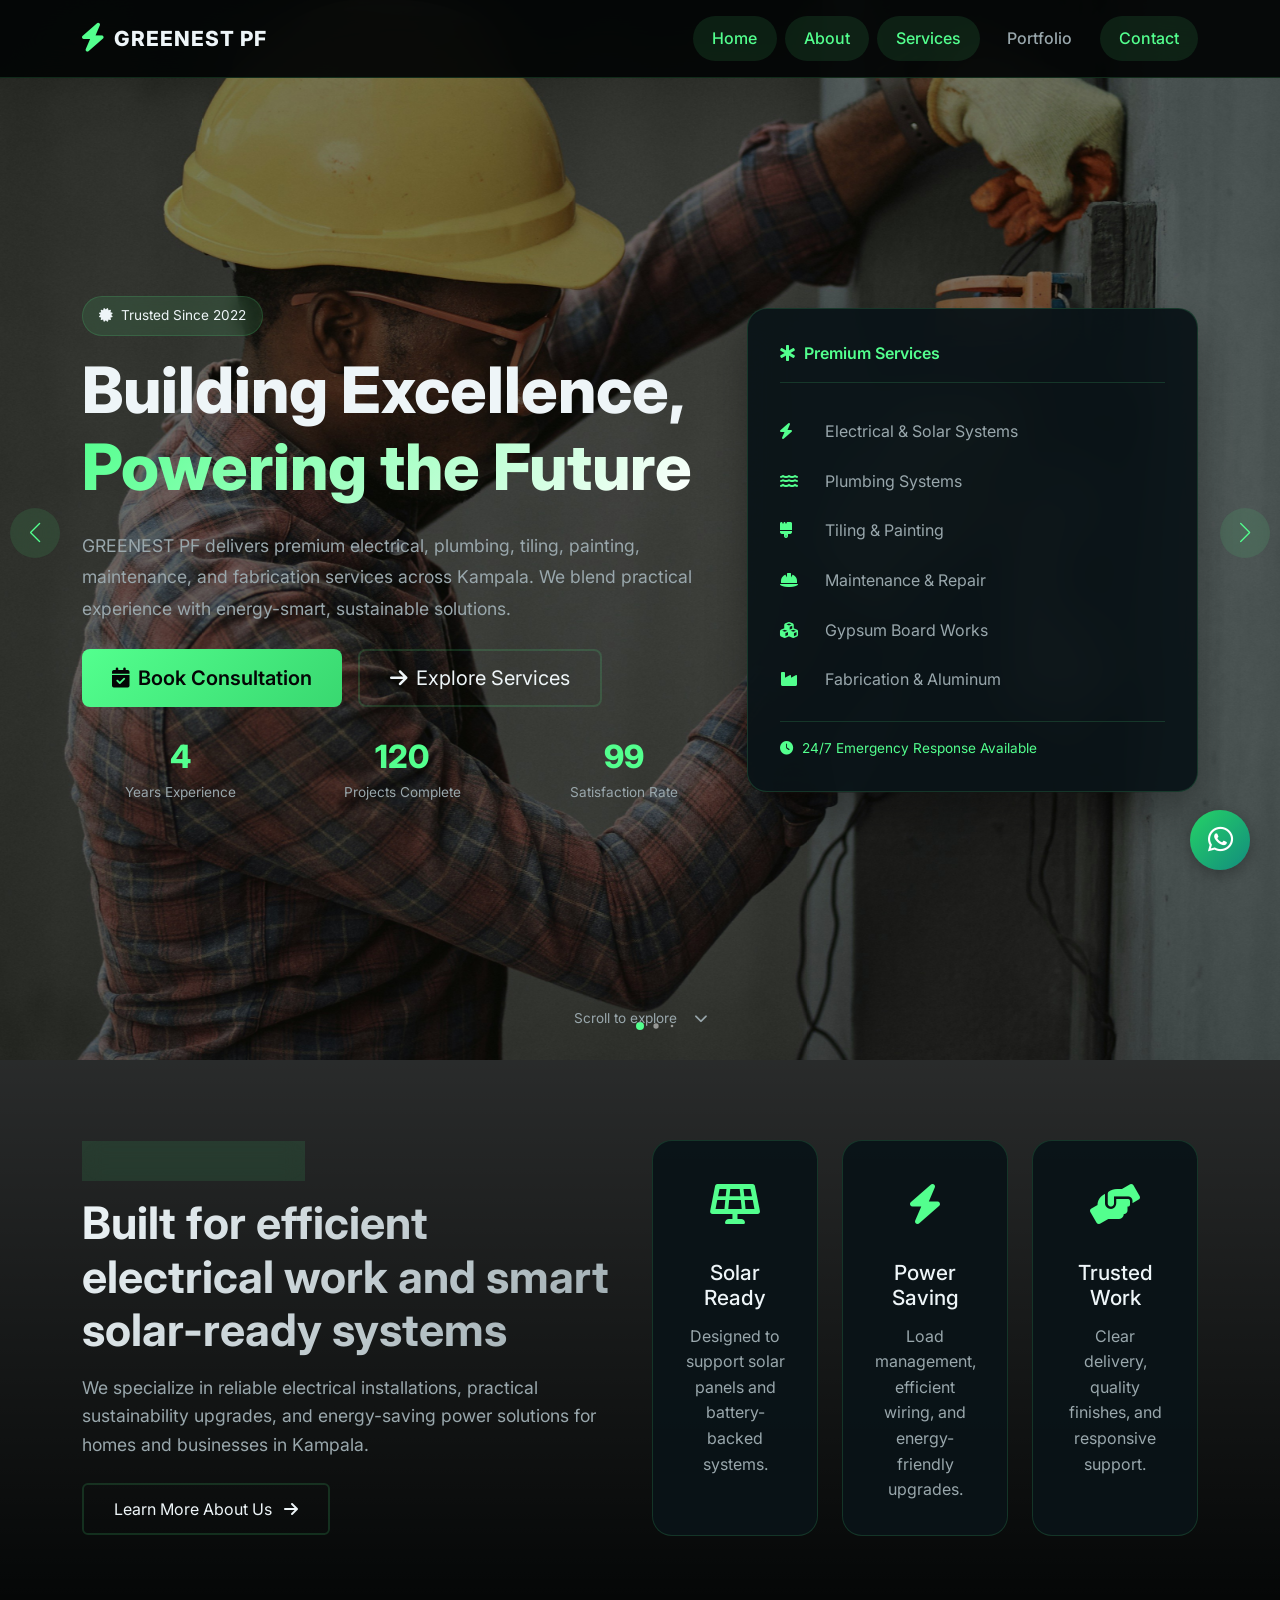
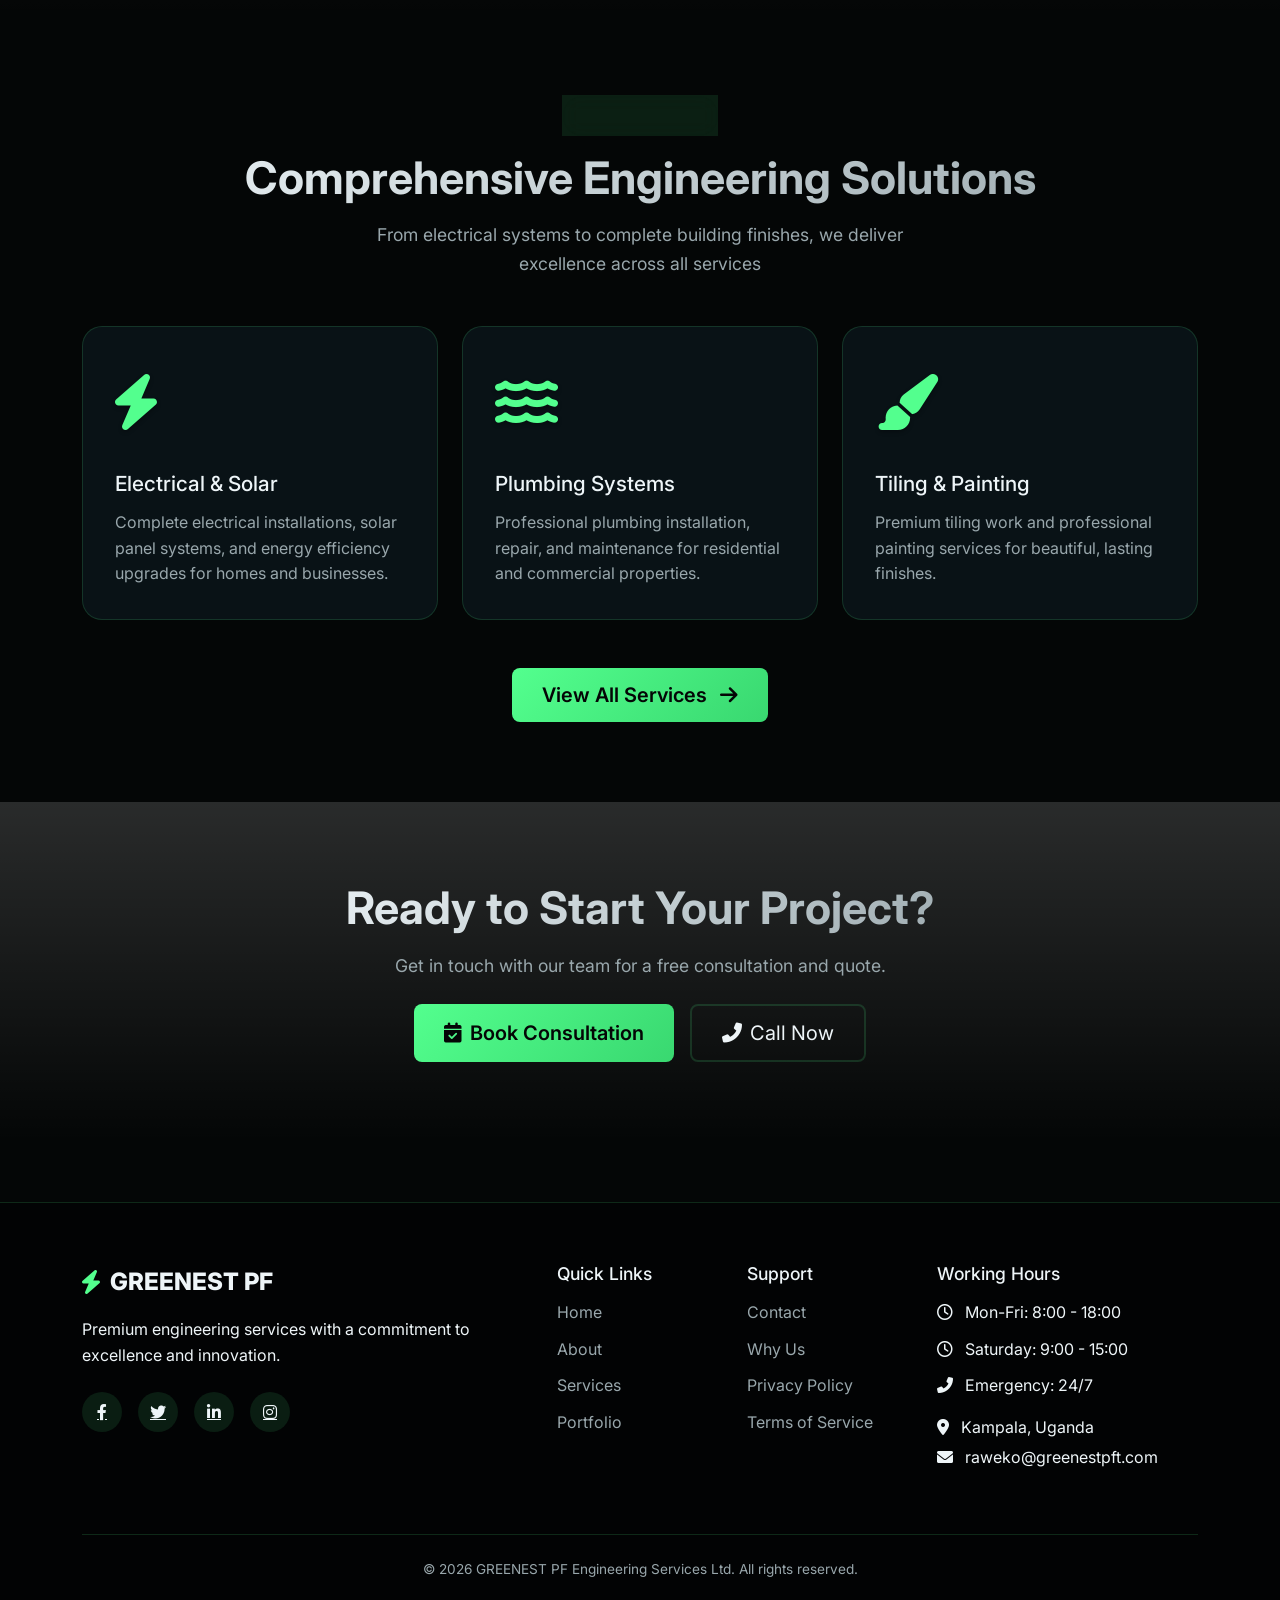
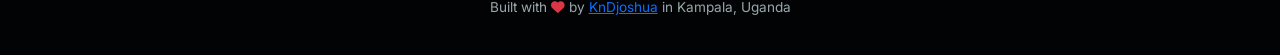
==== commit 6bd7370c: "Update index.html" ====
--- a/index.html
+++ b/index.html
@@ -3,14 +3,26 @@
 
 <head>
   <meta charset="UTF-8">
-  <meta name="viewport" content="width=device-width, initial-scale=1.0, user-scalable=yes">
+  <meta name="viewport" content="width=device-width, initial-scale=1.0, user-scalable=yes, viewport-fit=cover">
   <meta name="description"
     content="GREENEST PF Engineering Services Ltd offers electrical, plumbing, tiling, painting, maintenance, gypsum board and fabrication services in Kampala.">
   <meta name="keywords" content="engineering, electrical, plumbing, construction, Kampala, Uganda">
   <meta name="author" content="GREENEST PF Engineering Services Ltd">
   <meta name="theme-color" content="#040606">
 
+  <!-- Open Graph tags for better social sharing -->
+  <meta property="og:title" content="GREENEST PF | Engineering Excellence in Kampala">
+  <meta property="og:description" content="Premium electrical, plumbing, tiling, painting, and fabrication services">
+  <meta property="og:type" content="website">
+  <meta property="og:image" content="greenestpf/hero/greenestpf_work (1).jpg">
+
   <title>GREENEST PF | Engineering Excellence in Kampala</title>
+
+  <!-- Preconnect for faster external resource loading -->
+  <link rel="preconnect" href="https://cdn.jsdelivr.net">
+  <link rel="preconnect" href="https://cdnjs.cloudflare.com">
+  <link rel="preconnect" href="https://fonts.googleapis.com">
+  <link rel="preconnect" href="https://fonts.gstatic.com" crossorigin>
 
   <!-- Bootstrap 5 CSS -->
   <link href="https://cdn.jsdelivr.net/npm/bootstrap@5.3.0/dist/css/bootstrap.min.css" rel="stylesheet">
@@ -31,6 +43,38 @@
 
   <!-- Custom CSS -->
   <link rel="stylesheet" href="styles.css">
+
+  <!-- Inline critical CSS for faster initial render -->
+  <style>
+    /* Critical CSS for above-the-fold content */
+    body {
+      opacity: 0;
+      transition: opacity 0.3s ease;
+    }
+
+    body.loaded {
+      opacity: 1;
+    }
+
+    .scroll-progress {
+      position: fixed;
+      top: 0;
+      left: 0;
+      width: 0%;
+      height: 3px;
+      background: linear-gradient(90deg, #53ff8e, #39d870);
+      z-index: 1001;
+      transition: width 0.1s ease;
+    }
+
+    @media (max-width: 768px) {
+
+      .hero-section .swiper-button-next,
+      .hero-section .swiper-button-prev {
+        display: none;
+      }
+    }
+  </style>
 </head>
 
 <body>
@@ -40,34 +84,34 @@
   <!-- Navigation -->
   <nav class="navbar navbar-expand-lg fixed-top" id="mainNav">
     <div class="container">
-      <a class="navbar-brand" href="index.html">
+      <a class="navbar-brand" href="index.html" aria-label="GREENEST PF Home">
         <div class="logo-wrapper">
-          <i class="fas fa-bolt"></i>
+          <i class="fas fa-bolt" aria-hidden="true"></i>
           <span class="brand-text">GREENEST PF</span>
         </div>
       </a>
 
       <button class="navbar-toggler" type="button" data-bs-toggle="collapse" data-bs-target="#navbarNav"
-        aria-controls="navbarNav" aria-expanded="false" aria-label="Toggle navigation">
+        aria-controls="navbarNav" aria-expanded="false" aria-label="Toggle navigation menu">
         <span class="navbar-toggler-icon"></span>
       </button>
 
       <div class="collapse navbar-collapse" id="navbarNav">
         <ul class="navbar-nav ms-auto">
           <li class="nav-item">
-            <a class="nav-link" href="index.html">Home</a>
+            <a class="nav-link" href="#home">Home</a>
           </li>
           <li class="nav-item">
-            <a class="nav-link" href="about.html">About</a>
+            <a class="nav-link" href="#about">About</a>
           </li>
           <li class="nav-item">
-            <a class="nav-link" href="services.html">Services</a>
+            <a class="nav-link" href="#services-highlight">Services</a>
           </li>
           <li class="nav-item">
             <a class="nav-link" href="portfolio.html">Portfolio</a>
           </li>
           <li class="nav-item">
-            <a class="nav-link" href="contact.html">Contact</a>
+            <a class="nav-link" href="#contact-footer">Contact</a>
           </li>
         </ul>
       </div>
@@ -80,10 +124,15 @@
       <!-- Hero Background Carousel -->
       <div class="swiper heroSwiper">
         <div class="swiper-wrapper">
-          <div class="swiper-slide" style="background-image: url('greenestpf/hero/greenestpf_work (1).jpg')"></div>
-          <div class="swiper-slide" style="background-image: url('greenestpf/hero/greenestpf_work (2).jpg')"></div>
-          <div class="swiper-slide" style="background-image: url('greenestpf/hero/greenestpf_work (3).jpg')"></div>
-          <div class="swiper-slide" style="background-image: url('greenestpf/hero/greenestpf_work (4).jpg')"></div>
+          <!-- Add loading="lazy" for mobile performance -->
+          <div class="swiper-slide" style="background-image: url('greenestpf/hero/greenestpf_work (1).jpg')"
+            loading="lazy"></div>
+          <div class="swiper-slide" style="background-image: url('greenestpf/hero/greenestpf_work (2).jpg')"
+            loading="lazy"></div>
+          <div class="swiper-slide" style="background-image: url('greenestpf/hero/greenestpf_work (3).jpg')"
+            loading="lazy"></div>
+          <div class="swiper-slide" style="background-image: url('greenestpf/hero/greenestpf_work (4).jpg')"
+            loading="lazy"></div>
         </div>
         <div class="swiper-pagination"></div>
         <div class="swiper-button-next"></div>
@@ -94,7 +143,7 @@
         <div class="row min-vh-100 align-items-center">
           <div class="col-lg-7 mb-5 mb-lg-0" data-aos="fade-up" data-aos-duration="1000">
             <div class="hero-badge mb-3">
-              <i class="fas fa-certificate me-2"></i>
+              <i class="fas fa-certificate me-2" aria-hidden="true"></i>
               <span>Trusted Since 2022</span>
             </div>
             <h1 class="hero-title mb-4">
@@ -108,10 +157,10 @@
             </p>
             <div class="hero-buttons d-flex flex-wrap gap-3 mb-4">
               <button type="button" class="btn btn-primary btn-lg open-booking">
-                <i class="fas fa-calendar-check me-2"></i>Book Consultation
+                <i class="fas fa-calendar-check me-2" aria-hidden="true"></i>Book Consultation
               </button>
               <a href="services.html" class="btn btn-outline-light btn-lg">
-                <i class="fas fa-arrow-right me-2"></i>Explore Services
+                <i class="fas fa-arrow-right me-2" aria-hidden="true"></i>Explore Services
               </a>
             </div>
             <div class="row g-4 hero-stats">
@@ -123,7 +172,7 @@
               </div>
               <div class="col-4">
                 <div class="stat-card">
-                  <div class="stat-number" data-count="20">0</div>
+                  <div class="stat-number" data-count="120">0</div>
                   <div class="stat-label">Projects Complete</div>
                 </div>
               </div>
@@ -139,19 +188,19 @@
           <div class="col-lg-5" data-aos="fade-left" data-aos-duration="1000" data-aos-delay="200">
             <div class="hero-card">
               <div class="hero-card-header">
-                <i class="fas fa-star-of-life me-2"></i>
+                <i class="fas fa-star-of-life me-2" aria-hidden="true"></i>
                 <span>Premium Services</span>
               </div>
               <ul class="hero-service-list list-unstyled">
-                <li><i class="fas fa-bolt me-3"></i> Electrical & Solar Systems</li>
-                <li><i class="fas fa-water me-3"></i> Plumbing Systems</li>
-                <li><i class="fas fa-brush me-3"></i> Tiling & Painting</li>
-                <li><i class="fas fa-hard-hat me-3"></i> Maintenance & Repair</li>
-                <li><i class="fas fa-cubes me-3"></i> Gypsum Board Works</li>
-                <li><i class="fas fa-industry me-3"></i> Fabrication & Aluminum</li>
+                <li><i class="fas fa-bolt me-3" aria-hidden="true"></i> Electrical & Solar Systems</li>
+                <li><i class="fas fa-water me-3" aria-hidden="true"></i> Plumbing Systems</li>
+                <li><i class="fas fa-brush me-3" aria-hidden="true"></i> Tiling & Painting</li>
+                <li><i class="fas fa-hard-hat me-3" aria-hidden="true"></i> Maintenance & Repair</li>
+                <li><i class="fas fa-cubes me-3" aria-hidden="true"></i> Gypsum Board Works</li>
+                <li><i class="fas fa-industry me-3" aria-hidden="true"></i> Fabrication & Aluminum</li>
               </ul>
               <div class="hero-card-footer">
-                <i class="fas fa-clock me-2"></i>
+                <i class="fas fa-clock me-2" aria-hidden="true"></i>
                 <span>24/7 Emergency Response Available</span>
               </div>
             </div>
@@ -159,43 +208,48 @@
         </div>
       </div>
 
-      <div class="scroll-indicator">
+      <div class="scroll-indicator" aria-label="Scroll to explore">
         <span>Scroll to explore</span>
-        <i class="fas fa-chevron-down ms-2"></i>
+        <i class="fas fa-chevron-down ms-2" aria-hidden="true"></i>
       </div>
     </section>
 
-    <section class="section-padding bg-gradient">
+    <!-- About / Why Choose Us Section -->
+    <section id="about" class="section-padding bg-gradient">
       <div class="container">
         <div class="row g-4 align-items-center">
           <div class="col-lg-6" data-aos="fade-right">
             <div class="section-badge d-inline-flex align-items-center mb-3">
-              <i class="fas fa-leaf me-2"></i>
+              <i class="fas fa-leaf me-2" aria-hidden="true"></i>
               <span>Energy Smart Engineering</span>
             </div>
             <h2 class="section-title mb-3">Built for efficient electrical work and smart solar-ready systems</h2>
-            <p class="section-subtitle mx-auto">We specialize in reliable electrical installations, practical
+            <p class="section-subtitle">We specialize in reliable electrical installations, practical
               sustainability upgrades, and energy-saving power solutions for homes and businesses in Kampala.</p>
+            <div class="mt-4">
+              <a href="about.html" class="btn btn-outline-light">Learn More About Us <i
+                  class="fas fa-arrow-right ms-2"></i></a>
+            </div>
           </div>
           <div class="col-lg-6" data-aos="fade-left">
             <div class="row g-4">
-              <div class="col-md-4">
+              <div class="col-md-4 col-6">
                 <div class="why-card text-center">
-                  <div class="why-icon"><i class="fas fa-solar-panel"></i></div>
+                  <div class="why-icon"><i class="fas fa-solar-panel" aria-hidden="true"></i></div>
                   <h3>Solar Ready</h3>
                   <p>Designed to support solar panels and battery-backed systems.</p>
                 </div>
               </div>
-              <div class="col-md-4">
+              <div class="col-md-4 col-6">
                 <div class="why-card text-center">
-                  <div class="why-icon"><i class="fas fa-bolt"></i></div>
+                  <div class="why-icon"><i class="fas fa-bolt" aria-hidden="true"></i></div>
                   <h3>Power Saving</h3>
                   <p>Load management, efficient wiring, and energy-friendly upgrades.</p>
                 </div>
               </div>
-              <div class="col-md-4">
+              <div class="col-md-4 col-6">
                 <div class="why-card text-center">
-                  <div class="why-icon"><i class="fas fa-hands-helping"></i></div>
+                  <div class="why-icon"><i class="fas fa-hands-helping" aria-hidden="true"></i></div>
                   <h3>Trusted Work</h3>
                   <p>Clear delivery, quality finishes, and responsive support.</p>
                 </div>
@@ -206,99 +260,167 @@
       </div>
     </section>
 
-    <section class="section-padding text-center">
+    <!-- Services Highlight Section -->
+    <section id="services-highlight" class="section-padding">
       <div class="container">
-        <h3 class="section-title mb-3">Browse the right page for your next service request</h3>
-        <div class="d-flex flex-wrap justify-content-center gap-3">
-          <a href="about.html" class="btn btn-outline-light btn-lg">About</a>
-          <a href="services.html" class="btn btn-primary btn-lg">Services</a>
-          <button type="button" class="btn btn-secondary btn-lg open-booking">Book Consultation</button>
+        <div class="text-center mb-5">
+          <div class="section-badge d-inline-flex align-items-center mb-3">
+            <i class="fas fa-cogs me-2"></i>
+            <span>What We Offer</span>
+          </div>
+          <h2 class="section-title mb-3">Comprehensive Engineering Solutions</h2>
+          <p class="section-subtitle mx-auto">From electrical systems to complete building finishes, we deliver
+            excellence across all services</p>
+        </div>
+        <div class="row g-4">
+          <div class="col-md-6 col-lg-4" data-aos="fade-up" data-aos-delay="0">
+            <div class="service-card">
+              <div class="service-icon"><i class="fas fa-bolt"></i></div>
+              <h3>Electrical & Solar</h3>
+              <p>Complete electrical installations, solar panel systems, and energy efficiency upgrades for homes and
+                businesses.</p>
+            </div>
+          </div>
+          <div class="col-md-6 col-lg-4" data-aos="fade-up" data-aos-delay="100">
+            <div class="service-card">
+              <div class="service-icon"><i class="fas fa-water"></i></div>
+              <h3>Plumbing Systems</h3>
+              <p>Professional plumbing installation, repair, and maintenance for residential and commercial properties.
+              </p>
+            </div>
+          </div>
+          <div class="col-md-6 col-lg-4" data-aos="fade-up" data-aos-delay="200">
+            <div class="service-card">
+              <div class="service-icon"><i class="fas fa-paint-brush"></i></div>
+              <h3>Tiling & Painting</h3>
+              <p>Premium tiling work and professional painting services for beautiful, lasting finishes.</p>
+            </div>
+          </div>
+        </div>
+        <div class="text-center mt-5">
+          <a href="services.html" class="btn btn-primary btn-lg">View All Services <i
+              class="fas fa-arrow-right ms-2"></i></a>
+        </div>
+      </div>
+    </section>
+
+    <!-- CTA Section -->
+    <section class="section-padding text-center bg-gradient">
+      <div class="container">
+        <div class="row justify-content-center">
+          <div class="col-lg-8">
+            <h3 class="section-title mb-3">Ready to Start Your Project?</h3>
+            <p class="section-subtitle mx-auto mb-4">Get in touch with our team for a free consultation and quote.</p>
+            <div class="d-flex flex-wrap justify-content-center gap-3">
+              <button type="button" class="btn btn-primary btn-lg open-booking">
+                <i class="fas fa-calendar-check me-2"></i>Book Consultation
+              </button>
+              <a href="tel:+256783756775" class="btn btn-outline-light btn-lg">
+                <i class="fas fa-phone-alt me-2"></i>Call Now
+              </a>
+            </div>
+          </div>
         </div>
       </div>
     </section>
   </main>
 
   <!-- Footer -->
-  <footer class="footer">
+  <footer id="contact-footer" class="footer">
     <div class="container">
       <div class="row g-4">
-        <div class="col-lg-5">
+        <div class="col-lg-5 col-md-12">
           <div class="footer-brand">
-            <i class="fas fa-bolt"></i>
+            <i class="fas fa-bolt" aria-hidden="true"></i>
             <span>GREENEST PF</span>
           </div>
           <p class="mt-3">Premium engineering services with a commitment to excellence and innovation.</p>
           <div class="social-links mt-4">
-            <a href="#"><i class="fab fa-facebook-f"></i></a>
-            <a href="#"><i class="fab fa-twitter"></i></a>
-            <a href="#"><i class="fab fa-linkedin-in"></i></a>
-            <a href="#"><i class="fab fa-instagram"></i></a>
-          </div>
-        </div>
-
-        <div class="col-lg-2">
+            <a href="#" aria-label="Facebook"><i class="fab fa-facebook-f"></i></a>
+            <a href="#" aria-label="Twitter"><i class="fab fa-twitter"></i></a>
+            <a href="#" aria-label="LinkedIn"><i class="fab fa-linkedin-in"></i></a>
+            <a href="#" aria-label="Instagram"><i class="fab fa-instagram"></i></a>
+          </div>
+        </div>
+
+        <div class="col-lg-2 col-md-4 col-6">
           <h4>Quick Links</h4>
           <ul class="footer-links list-unstyled">
-            <li><a href="index.html">Home</a></li>
-            <li><a href="about.html">About</a></li>
+            <li><a href="#home">Home</a></li>
+            <li><a href="#about">About</a></li>
             <li><a href="services.html">Services</a></li>
             <li><a href="portfolio.html">Portfolio</a></li>
           </ul>
         </div>
 
-        <div class="col-lg-2">
+        <div class="col-lg-2 col-md-4 col-6">
           <h4>Support</h4>
           <ul class="footer-links list-unstyled">
-            <li><a href="contact.html">Contact</a></li>
-            <li><a href="about.html">Why Us</a></li>
+            <li><a href="#contact-footer">Contact</a></li>
+            <li><a href="#about">Why Us</a></li>
             <li><a href="#">Privacy Policy</a></li>
             <li><a href="#">Terms of Service</a></li>
           </ul>
         </div>
 
-        <div class="col-lg-3">
+        <div class="col-lg-3 col-md-4">
           <h4>Working Hours</h4>
           <ul class="footer-links list-unstyled">
-            <li><i class="far fa-clock me-2"></i> Mon-Fri: 8:00 - 18:00</li>
-            <li><i class="far fa-clock me-2"></i> Saturday: 9:00 - 15:00</li>
-            <li><i class="fas fa-phone-alt me-2"></i> Emergency: 24/7</li>
+            <li><i class="far fa-clock me-2" aria-hidden="true"></i> Mon-Fri: 8:00 - 18:00</li>
+            <li><i class="far fa-clock me-2" aria-hidden="true"></i> Saturday: 9:00 - 15:00</li>
+            <li><i class="fas fa-phone-alt me-2" aria-hidden="true"></i> Emergency: 24/7</li>
           </ul>
+          <div class="mt-3">
+            <p class="mb-1"><i class="fas fa-map-marker-alt me-2"></i> Kampala, Uganda</p>
+            <p><i class="fas fa-envelope me-2"></i> raweko@greenestpft.com</p>
+          </div>
         </div>
       </div>
 
       <div class="footer-bottom text-center mt-5 pt-4">
         <p>&copy; 2026 GREENEST PF Engineering Services Ltd. All rights reserved.</p>
-        <p class="mt-2">Built with by <a href="https://kndjoshua.github.io/KnD/">KnDjoshua</a> in Kampala, Uganda</p>
+        <p class="mt-2">Built with <i class="fas fa-heart text-danger"></i> by <a
+            href="https://kndjoshua.github.io/KnD/" target="_blank" rel="noopener noreferrer">KnDjoshua</a> in Kampala,
+          Uganda</p>
       </div>
     </div>
   </footer>
 
   <!-- WhatsApp Float Button -->
-  <a href="https://wa.me/256783756775" class="whatsapp-float" target="_blank">
-    <i class="fab fa-whatsapp"></i>
+  <a href="https://wa.me/256783756775" class="whatsapp-float" target="_blank" rel="noopener noreferrer"
+    aria-label="Chat on WhatsApp">
+    <i class="fab fa-whatsapp" aria-hidden="true"></i>
     <span class="whatsapp-tooltip">Chat with us</span>
   </a>
 
-  <div class="booking-modal" id="bookingModal" aria-hidden="true">
+  <!-- Booking Modal -->
+  <div class="booking-modal" id="bookingModal" aria-hidden="true" role="dialog" aria-labelledby="modalTitle">
     <div class="booking-modal-content">
-      <button type="button" class="modal-close close-booking"><i class="fas fa-times"></i></button>
+      <button type="button" class="modal-close close-booking" aria-label="Close modal">
+        <i class="fas fa-times" aria-hidden="true"></i>
+      </button>
       <div class="modal-header">
-        <h3>Book a Consultation</h3>
+        <h3 id="modalTitle">Book a Consultation</h3>
         <p>Send your booking request directly to raweko@greenestpft.com</p>
       </div>
       <form id="bookingForm" class="booking-form">
         <div class="row g-3">
-          <div class="col-md-6">
-            <label for="bookingName" class="form-label">Full Name</label>
+          <div class="col-md-6 col-12">
+            <label for="bookingName" class="form-label">Full Name *</label>
             <input type="text" id="bookingName" name="name" class="form-control" required>
           </div>
-          <div class="col-md-6">
-            <label for="bookingEmail" class="form-label">Email Address</label>
+          <div class="col-md-6 col-12">
+            <label for="bookingEmail" class="form-label">Email Address *</label>
             <input type="email" id="bookingEmail" name="email" class="form-control" required>
           </div>
-          <div class="col-md-6">
-            <label for="bookingService" class="form-label">Service Needed</label>
+          <div class="col-md-6 col-12">
+            <label for="bookingPhone" class="form-label">Phone Number</label>
+            <input type="tel" id="bookingPhone" name="phone" class="form-control">
+          </div>
+          <div class="col-md-6 col-12">
+            <label for="bookingService" class="form-label">Service Needed *</label>
             <select id="bookingService" name="service" class="form-select" required>
+              <option value="">Select a service</option>
               <option value="Electrical Installation">Electrical Installation</option>
               <option value="Solar & Efficiency Upgrade">Solar & Efficiency Upgrade</option>
               <option value="Plumbing">Plumbing</option>
@@ -308,14 +430,14 @@
               <option value="Fabrication & Aluminum">Fabrication & Aluminum</option>
             </select>
           </div>
-          <div class="col-md-6">
+          <div class="col-md-6 col-12">
             <label for="bookingDate" class="form-label">Preferred Date</label>
             <input type="date" id="bookingDate" name="date" class="form-control">
           </div>
           <div class="col-12">
             <label for="bookingMessage" class="form-label">Project Details</label>
             <textarea id="bookingMessage" name="message" class="form-control" rows="4"
-              placeholder="Tell us briefly what you need"></textarea>
+              placeholder="Tell us briefly about your project requirements"></textarea>
           </div>
         </div>
         <div class="text-end mt-4">
@@ -325,10 +447,22 @@
     </div>
   </div>
 
-  <!-- Scripts -->
-  <script src="https://cdn.jsdelivr.net/npm/bootstrap@5.3.0/dist/js/bootstrap.bundle.min.js"></script>
-  <script src="https://unpkg.com/aos@2.3.1/dist/aos.js"></script>
-  <script src="script.js"></script>
+  <!-- Scripts with defer for better loading performance -->
+  <script src="https://cdn.jsdelivr.net/npm/bootstrap@5.3.0/dist/js/bootstrap.bundle.min.js" defer></script>
+  <script src="https://unpkg.com/aos@2.3.1/dist/aos.js" defer></script>
+  <script src="https://cdn.jsdelivr.net/npm/swiper@11/swiper-bundle.min.js" defer></script>
+  <script src="script.js" defer></script>
+
+  <!-- Fallback for older browsers -->
+  <script>
+    // Simple fallback if AOS doesn't load
+    window.addEventListener('load', function () {
+      if (typeof AOS !== 'undefined') {
+        AOS.refresh();
+      }
+      document.body.classList.add('loaded');
+    });
+  </script>
 </body>
 
 </html>
--- a/styles.css
+++ b/styles.css
@@ -6,17 +6,17 @@
   --primary-dark: #39d870;
   --primary-rgb: 83, 255, 142;
   --primary-glow: rgba(83, 255, 142, 0.3);
-  
+
   --bg-dark: #040606;
   --bg-darker: #020304;
   --bg-card: rgba(10, 20, 24, 0.95);
-  
+
   --text-primary: #eef5f8;
   --text-secondary: #99a7ac;
   --text-muted: #6b7b80;
-  
+
   --border-light: rgba(83, 255, 142, 0.15);
-  
+
   --transition-base: all 0.3s cubic-bezier(0.4, 0, 0.2, 1);
   --transition-slow: all 0.5s cubic-bezier(0.4, 0, 0.2, 1);
 }
@@ -166,9 +166,12 @@
 }
 
 @keyframes pulse {
-  0%, 100% {
+
+  0%,
+  100% {
     text-shadow: 0 0 0px var(--primary-glow);
   }
+
   50% {
     text-shadow: 0 0 10px var(--primary-glow);
   }
@@ -220,13 +223,73 @@
   padding: 100px 0 60px;
 }
 
+/* Hero Background Carousel */
+.hero-section .heroSwiper {
+  position: absolute;
+  top: 0;
+  left: 0;
+  width: 100%;
+  height: 100%;
+  z-index: 0;
+}
+
+.hero-section .swiper-slide {
+  background-size: cover;
+  background-position: center;
+  background-attachment: fixed;
+}
+
+.hero-section .swiper-pagination {
+  bottom: 30px !important;
+  z-index: 10;
+}
+
+.hero-section .swiper-pagination-bullet {
+  background: rgba(255, 255, 255, 0.5);
+  opacity: 1;
+}
+
+.hero-section .swiper-pagination-bullet-active {
+  background: var(--primary);
+}
+
+.hero-section .swiper-button-next,
+.hero-section .swiper-button-prev {
+  color: var(--primary);
+  width: 50px;
+  height: 50px;
+  background: rgba(83, 255, 142, 0.1);
+  border-radius: 50%;
+  display: flex;
+  align-items: center;
+  justify-content: center;
+  z-index: 10;
+  transition: var(--transition-base);
+  backdrop-filter: blur(10px);
+}
+
+.hero-section .swiper-button-next:hover,
+.hero-section .swiper-button-prev:hover {
+  background: rgba(83, 255, 142, 0.2);
+}
+
+.hero-section .swiper-button-next::after,
+.hero-section .swiper-button-prev::after {
+  font-size: 20px;
+}
+
+
+
+
 .hero-overlay {
   position: absolute;
   inset: 0;
-  background: 
+  background:
+    rgba(0, 0, 0, 0.4),
     radial-gradient(circle at 20% 50%, rgba(83, 255, 142, 0.08), transparent 50%),
     radial-gradient(circle at 80% 80%, rgba(83, 255, 142, 0.05), transparent 50%);
   pointer-events: none;
+  z-index: 1;
 }
 
 .hero-badge {
@@ -355,9 +418,12 @@
 }
 
 @keyframes bounce {
-  0%, 100% {
+
+  0%,
+  100% {
     transform: translateX(-50%) translateY(0);
   }
+
   50% {
     transform: translateX(-50%) translateY(10px);
   }
@@ -455,9 +521,16 @@
 }
 
 .service-icon {
-  font-size: 2.5rem;
+  font-size: 3.5rem;
   color: var(--primary);
   margin-bottom: 1.5rem;
+  text-shadow: 0 2px 4px rgba(0, 0, 0, 0.3);
+  transition: var(--transition-base);
+}
+
+.service-card:hover .service-icon {
+  transform: scale(1.1);
+  color: var(--primary-hover);
 }
 
 .service-card h3 {
@@ -484,65 +557,42 @@
 }
 
 /* ============================================
-   PORTFOLIO SECTION
-   ============================================ */
-.portfolio-card {
-  position: relative;
+   PORTFOLIO GALLERY
+   ============================================ */
+.portfolio-gallery {
+  margin-top: 2rem;
+}
+
+.portfolioSwiper {
+  width: 100%;
+  height: 400px;
+}
+
+.portfolioSwiper .swiper-slide {
+  text-align: center;
+  font-size: 18px;
+  background: #fff;
+  display: flex;
+  justify-content: center;
+  align-items: center;
   border-radius: 15px;
   overflow: hidden;
-  cursor: pointer;
-  aspect-ratio: 1;
-}
-
-.portfolio-image {
+}
+
+.portfolioSwiper .swiper-slide img {
+  display: block;
   width: 100%;
   height: 100%;
-  background: linear-gradient(135deg, rgba(var(--primary-rgb), 0.1), rgba(var(--primary-rgb), 0.05));
-  display: flex;
-  align-items: center;
-  justify-content: center;
-  font-size: 4rem;
-  color: var(--primary);
-  transition: var(--transition-base);
-}
-
-.portfolio-overlay {
-  position: absolute;
-  inset: 0;
-  background: rgba(4, 6, 6, 0.95);
-  backdrop-filter: blur(10px);
-  display: flex;
-  flex-direction: column;
-  align-items: center;
-  justify-content: center;
-  text-align: center;
-  opacity: 0;
-  transition: var(--transition-base);
-  padding: 1.5rem;
-}
-
-.portfolio-card:hover .portfolio-overlay {
-  opacity: 1;
-}
-
-.portfolio-card:hover .portfolio-image {
-  transform: scale(1.1);
-}
-
-.portfolio-overlay h4 {
-  font-size: 1.2rem;
-  margin-bottom: 0.5rem;
-}
-
-.portfolio-overlay p {
-  color: var(--text-secondary);
-  margin-bottom: 1rem;
-}
-
-.view-more {
-  color: var(--primary);
-  font-size: 0.85rem;
-  font-weight: 500;
+  object-fit: cover;
+}
+
+.portfolioSwiper .swiper-pagination {
+  bottom: 10px;
+}
+
+.portfolioSwiper .swiper-button-next,
+.portfolioSwiper .swiper-button-prev {
+  color: var(--primary);
 }
 
 /* ============================================
@@ -765,6 +815,92 @@
 }
 
 /* ============================================
+   BOOKING MODAL
+   ============================================ */
+.booking-modal {
+  position: fixed;
+  inset: 0;
+  display: flex;
+  align-items: center;
+  justify-content: center;
+  background: rgba(0, 0, 0, 0.75);
+  padding: 2rem;
+  opacity: 0;
+  visibility: hidden;
+  transition: opacity 0.3s ease, visibility 0.3s ease;
+  z-index: 1100;
+}
+
+.booking-modal.active {
+  opacity: 1;
+  visibility: visible;
+}
+
+.booking-modal-content {
+  width: min(680px, 100%);
+  background: rgba(9, 16, 21, 0.98);
+  border: 1px solid rgba(var(--primary-rgb), 0.18);
+  border-radius: 24px;
+  box-shadow: 0 30px 80px rgba(0, 0, 0, 0.45);
+  padding: 2.5rem;
+  position: relative;
+}
+
+.modal-close {
+  position: absolute;
+  top: 18px;
+  right: 18px;
+  width: 44px;
+  height: 44px;
+  border: none;
+  border-radius: 50%;
+  background: rgba(255, 255, 255, 0.08);
+  color: var(--text-primary);
+  font-size: 1.1rem;
+  display: grid;
+  place-items: center;
+  cursor: pointer;
+  transition: var(--transition-base);
+}
+
+.modal-close:hover {
+  background: rgba(255, 255, 255, 0.14);
+}
+
+.modal-header h3 {
+  font-size: clamp(1.7rem, 2.5vw, 2.4rem);
+  margin-bottom: 0.5rem;
+}
+
+.modal-header p {
+  color: var(--text-secondary);
+  margin-bottom: 1.8rem;
+}
+
+.booking-form .form-label {
+  color: var(--text-secondary);
+}
+
+.booking-form .form-control,
+.booking-form .form-select,
+.booking-form textarea {
+  background: rgba(255, 255, 255, 0.04);
+  border: 1px solid rgba(255, 255, 255, 0.08);
+  color: var(--text-primary);
+}
+
+.booking-form .form-control:focus,
+.booking-form .form-select:focus,
+.booking-form textarea:focus {
+  border-color: var(--primary);
+  box-shadow: 0 0 0 4px rgba(var(--primary-rgb), 0.12);
+}
+
+.booking-form textarea {
+  resize: vertical;
+}
+
+/* ============================================
    RESPONSIVE FIXES
    ============================================ */
 @media (max-width: 991px) {
@@ -775,11 +911,11 @@
     border-radius: 15px;
     margin-top: 1rem;
   }
-  
+
   .navbar-nav {
     gap: 0;
   }
-  
+
   .nav-link {
     text-align: center;
     padding: 0.8rem !important;
@@ -790,44 +926,44 @@
   .hero-section {
     padding: 80px 0 40px;
   }
-  
+
   .hero-buttons {
     flex-direction: column;
   }
-  
+
   .hero-buttons .btn {
     width: 100%;
   }
-  
+
   .hero-stats {
     margin-top: 1rem;
   }
-  
+
   .about-feature {
     flex-direction: column;
     text-align: center;
   }
-  
+
   .feature-icon {
     margin: 0 auto;
   }
-  
+
   .stats-card {
     margin-bottom: 1rem;
   }
-  
+
   .contact-map {
     min-height: 300px;
   }
-  
+
   .footer {
     text-align: center;
   }
-  
+
   .social-links {
     justify-content: center;
   }
-  
+
   .whatsapp-float {
     bottom: 20px;
     right: 20px;
@@ -841,23 +977,23 @@
   .section-padding {
     padding: 40px 0;
   }
-  
+
   .hero-stats .col-4 {
     padding: 0 0.5rem;
   }
-  
+
   .stat-number {
     font-size: 1.5rem;
   }
-  
+
   .stat-label {
     font-size: 0.7rem;
   }
-  
+
   .hero-card {
     padding: 1.5rem;
   }
-  
+
   .service-card {
     padding: 1.5rem;
   }
@@ -871,6 +1007,7 @@
     opacity: 0;
     transform: translateY(30px);
   }
+
   to {
     opacity: 1;
     transform: translateY(0);
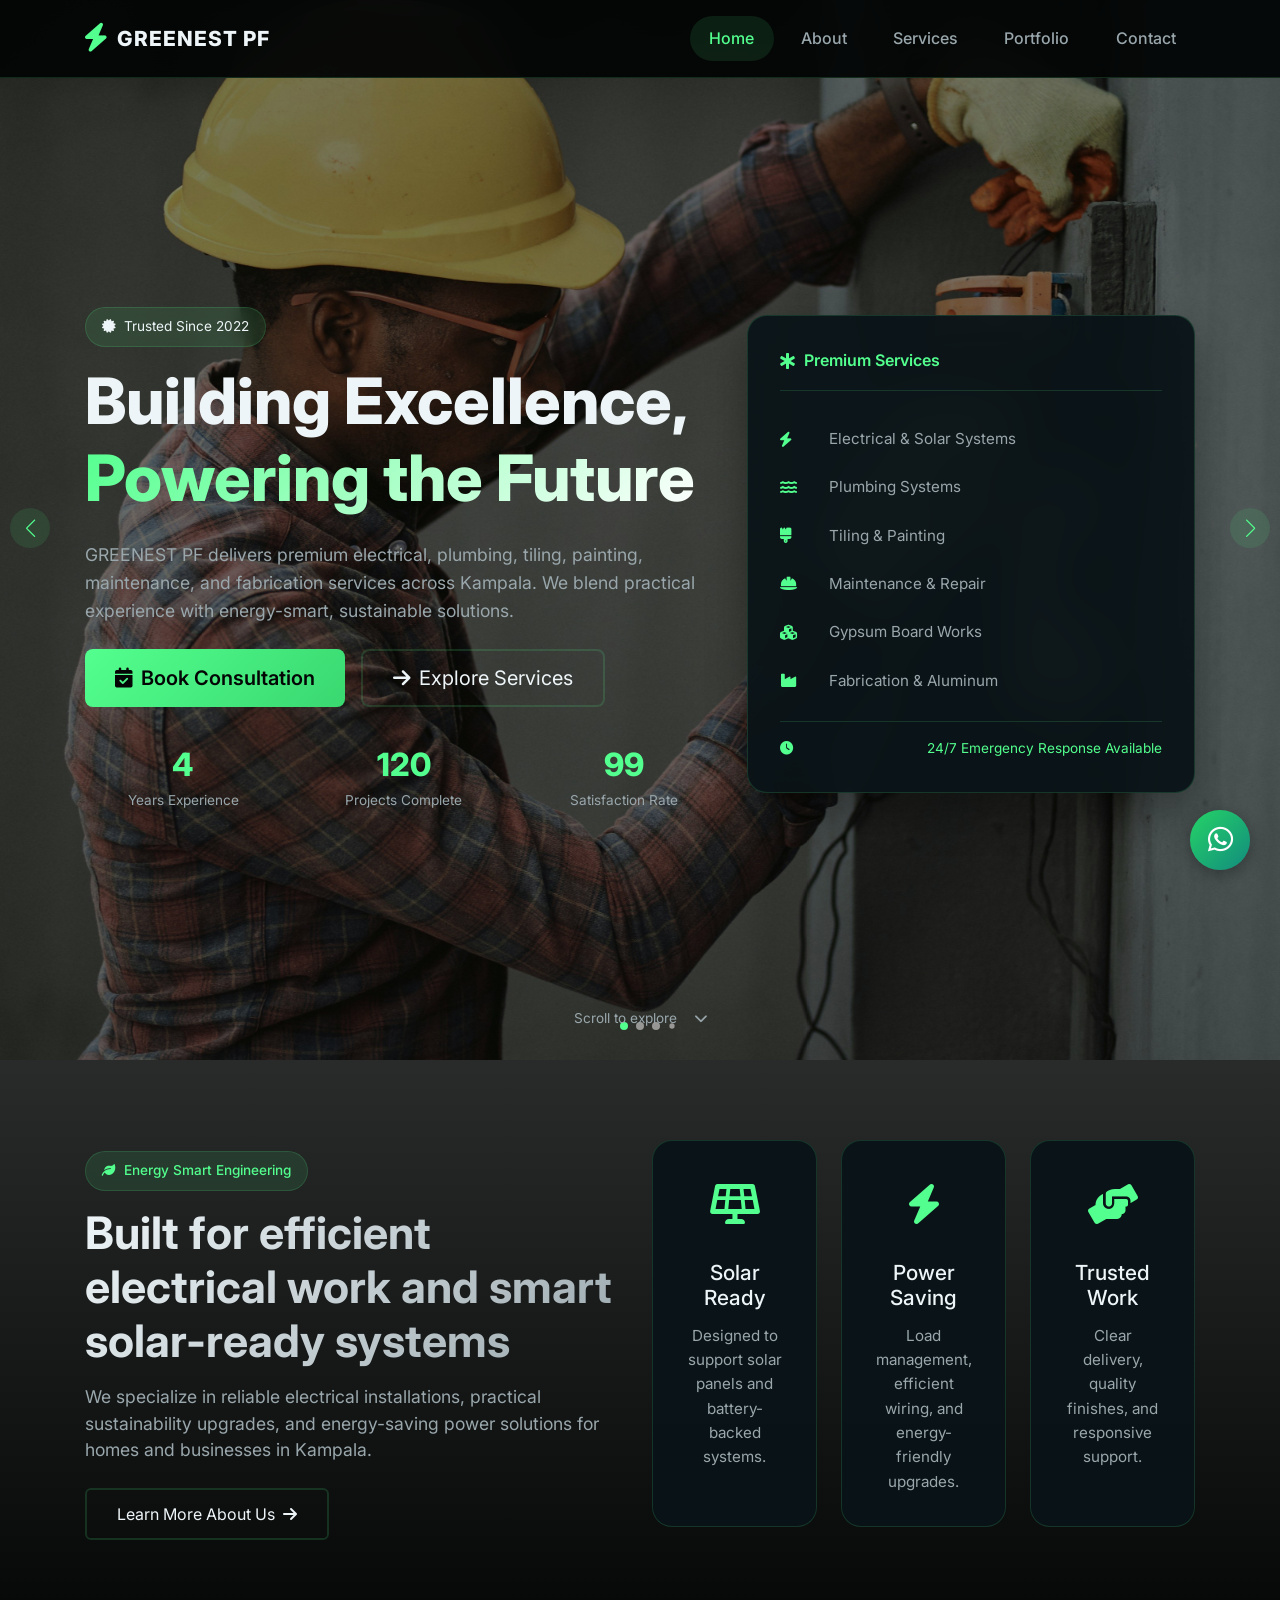
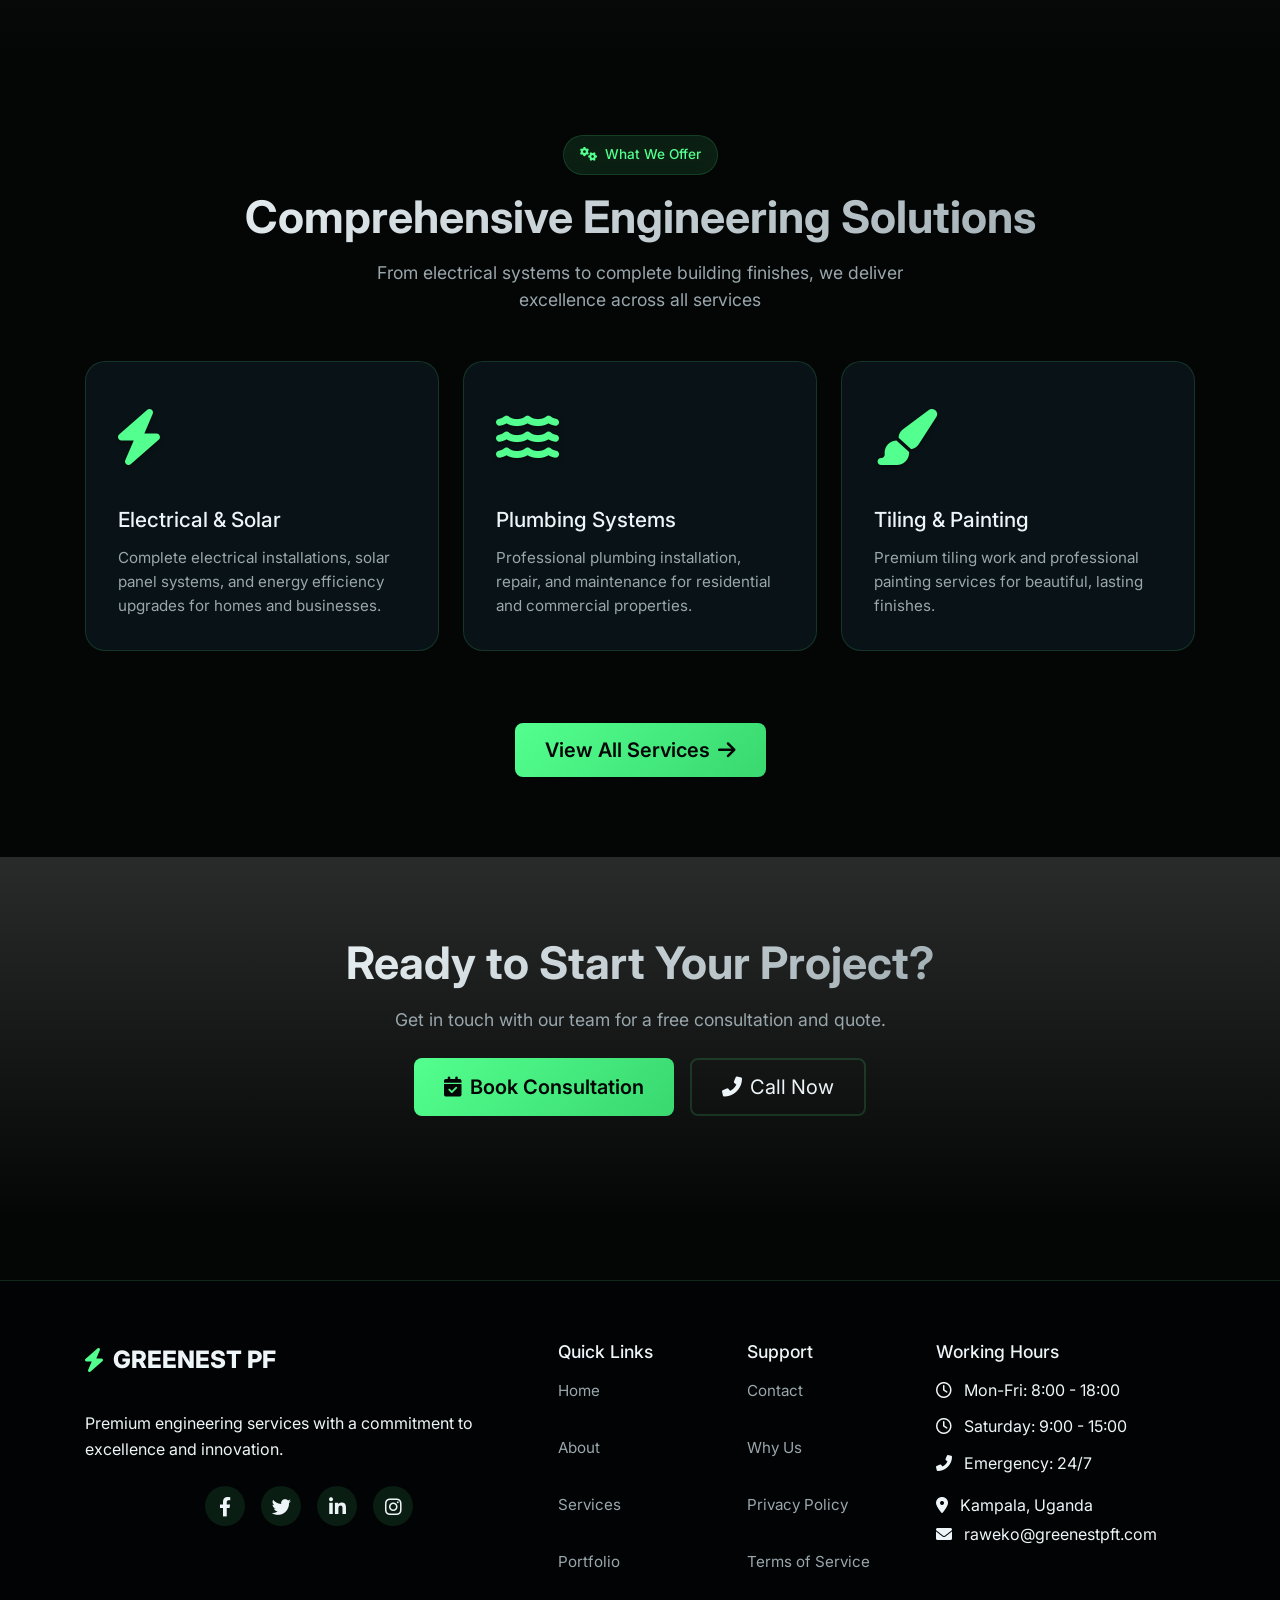
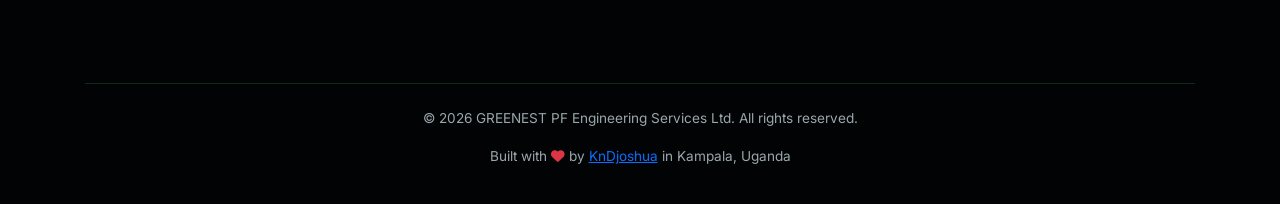
==== commit 7773d595: "Update index.html" ====
--- a/index.html
+++ b/index.html
@@ -142,6 +142,7 @@
       <div class="container position-relative z-1">
         <div class="row min-vh-100 align-items-center">
           <div class="col-lg-7 mb-5 mb-lg-0" data-aos="fade-up" data-aos-duration="1000">
+            <br><br>
             <div class="hero-badge mb-3">
               <i class="fas fa-certificate me-2" aria-hidden="true"></i>
               <span>Trusted Since 2022</span>
--- a/styles.css
+++ b/styles.css
@@ -19,17 +19,34 @@
 
   --transition-base: all 0.3s cubic-bezier(0.4, 0, 0.2, 1);
   --transition-slow: all 0.5s cubic-bezier(0.4, 0, 0.2, 1);
+  
+  /* Mobile touch targets minimum size */
+  --touch-target-min: 44px;
 }
 
 * {
   margin: 0;
   padding: 0;
   box-sizing: border-box;
+  -webkit-tap-highlight-color: transparent; /* Remove tap highlight on mobile */
 }
 
 html {
   scroll-behavior: smooth;
   scroll-padding-top: 80px;
+  font-size: 16px; /* Base for rem units */
+}
+
+@media (max-width: 768px) {
+  html {
+    font-size: 14px; /* Slightly smaller base on tablets */
+  }
+}
+
+@media (max-width: 480px) {
+  html {
+    font-size: 13px; /* Smaller base on phones */
+  }
 }
 
 body {
@@ -38,26 +55,31 @@
   font-family: 'Inter', sans-serif;
   line-height: 1.6;
   overflow-x: hidden;
-}
-
-/* ============================================
-   SCROLLBAR STYLING
-   ============================================ */
-::-webkit-scrollbar {
-  width: 8px;
-}
-
-::-webkit-scrollbar-track {
-  background: var(--bg-darker);
-}
-
-::-webkit-scrollbar-thumb {
-  background: var(--primary);
-  border-radius: 10px;
-}
-
-::-webkit-scrollbar-thumb:hover {
-  background: var(--primary-dark);
+  overflow-y: auto;
+  -webkit-font-smoothing: antialiased;
+  -moz-osx-font-smoothing: grayscale;
+}
+
+/* ============================================
+   SCROLLBAR STYLING (Mobile optional)
+   ============================================ */
+@media (min-width: 768px) {
+  ::-webkit-scrollbar {
+    width: 8px;
+  }
+
+  ::-webkit-scrollbar-track {
+    background: var(--bg-darker);
+  }
+
+  ::-webkit-scrollbar-thumb {
+    background: var(--primary);
+    border-radius: 10px;
+  }
+
+  ::-webkit-scrollbar-thumb:hover {
+    background: var(--primary-dark);
+  }
 }
 
 /* ============================================
@@ -75,15 +97,62 @@
 }
 
 /* ============================================
-   SECTION PADDING
+   SECTION PADDING - Enhanced Mobile
    ============================================ */
 .section-padding {
   padding: 80px 0;
 }
 
-@media (max-width: 768px) {
+@media (max-width: 992px) {
   .section-padding {
-    padding: 60px 0;
+    padding: 70px 0;
+  }
+}
+
+@media (max-width: 768px) {
+  .section-padding {
+    padding: 50px 0;
+  }
+}
+
+@media (max-width: 576px) {
+  .section-padding {
+    padding: 40px 0;
+  }
+}
+
+/* ============================================
+   CONTAINER OPTIMIZATION
+   ============================================ */
+.container {
+  width: 100%;
+  padding-right: 15px;
+  padding-left: 15px;
+  margin-right: auto;
+  margin-left: auto;
+}
+
+@media (min-width: 576px) {
+  .container {
+    max-width: 540px;
+  }
+}
+
+@media (min-width: 768px) {
+  .container {
+    max-width: 720px;
+  }
+}
+
+@media (min-width: 992px) {
+  .container {
+    max-width: 960px;
+  }
+}
+
+@media (min-width: 1200px) {
+  .container {
+    max-width: 1140px;
   }
 }
 
@@ -96,7 +165,7 @@
 }
 
 /* ============================================
-   TYPOGRAPHY
+   TYPOGRAPHY - Enhanced Mobile
    ============================================ */
 .gradient-text {
   background: linear-gradient(135deg, var(--primary), #ffffff);
@@ -111,29 +180,40 @@
   background: rgba(var(--primary-rgb), 0.1);
   border: 1px solid var(--border-light);
   border-radius: 100px;
-  font-size: 0.85rem;
+  font-size: clamp(0.75rem, 3vw, 0.85rem);
   font-weight: 500;
   color: var(--primary);
   backdrop-filter: blur(10px);
+  white-space: nowrap;
+}
+
+@media (max-width: 576px) {
+  .section-badge {
+    white-space: normal;
+    padding: 6px 12px;
+  }
 }
 
 .section-title {
-  font-size: clamp(1.8rem, 4vw, 2.8rem);
+  font-size: clamp(1.5rem, 6vw, 2.8rem);
   font-weight: 700;
   background: linear-gradient(135deg, var(--text-primary), var(--text-secondary));
   -webkit-background-clip: text;
   background-clip: text;
   color: transparent;
+  line-height: 1.2;
+  margin-bottom: 1rem;
 }
 
 .section-subtitle {
   color: var(--text-secondary);
   max-width: 600px;
-  font-size: 1.1rem;
-}
-
-/* ============================================
-   NAVIGATION
+  font-size: clamp(0.9rem, 4vw, 1.1rem);
+  line-height: 1.5;
+}
+
+/* ============================================
+   NAVIGATION - Enhanced Mobile
    ============================================ */
 .navbar {
   background: rgba(4, 6, 6, 0.95);
@@ -160,25 +240,22 @@
 }
 
 .logo-wrapper i {
-  font-size: 1.8rem;
+  font-size: clamp(1.5rem, 5vw, 1.8rem);
   color: var(--primary);
   animation: pulse 2s infinite;
 }
 
 @keyframes pulse {
-
-  0%,
-  100% {
+  0%, 100% {
     text-shadow: 0 0 0px var(--primary-glow);
   }
-
   50% {
     text-shadow: 0 0 10px var(--primary-glow);
   }
 }
 
 .brand-text {
-  font-size: 1.3rem;
+  font-size: clamp(1.1rem, 4vw, 1.3rem);
   font-weight: 800;
   letter-spacing: 1px;
   color: var(--text-primary);
@@ -186,6 +263,22 @@
 
 .navbar-nav {
   gap: 0.5rem;
+}
+
+@media (max-width: 991px) {
+  .navbar-collapse {
+    background: rgba(4, 6, 6, 0.98);
+    backdrop-filter: blur(20px);
+    padding: 1rem;
+    border-radius: 15px;
+    margin-top: 1rem;
+    max-height: calc(100vh - 80px);
+    overflow-y: auto;
+  }
+
+  .navbar-nav {
+    gap: 0;
+  }
 }
 
 .nav-link {
@@ -194,6 +287,18 @@
   padding: 0.6rem 1.2rem !important;
   border-radius: 100px;
   transition: var(--transition-base);
+  font-size: clamp(0.875rem, 3vw, 1rem);
+}
+
+@media (max-width: 991px) {
+  .nav-link {
+    text-align: center;
+    padding: 0.8rem !important;
+    min-height: var(--touch-target-min);
+    display: flex;
+    align-items: center;
+    justify-content: center;
+  }
 }
 
 .nav-link:hover,
@@ -205,6 +310,9 @@
 .navbar-toggler {
   border-color: var(--border-light);
   background: rgba(255, 255, 255, 0.05);
+  padding: 0.5rem;
+  min-width: var(--touch-target-min);
+  min-height: var(--touch-target-min);
 }
 
 .navbar-toggler-icon {
@@ -212,7 +320,7 @@
 }
 
 /* ============================================
-   HERO SECTION
+   HERO SECTION - Enhanced Mobile
    ============================================ */
 .hero-section {
   min-height: 100vh;
@@ -221,6 +329,19 @@
   position: relative;
   overflow: hidden;
   padding: 100px 0 60px;
+}
+
+@media (max-width: 768px) {
+  .hero-section {
+    padding: 80px 0 40px;
+    min-height: auto;
+  }
+}
+
+@media (max-width: 576px) {
+  .hero-section {
+    padding: 70px 0 30px;
+  }
 }
 
 /* Hero Background Carousel */
@@ -236,7 +357,18 @@
 .hero-section .swiper-slide {
   background-size: cover;
   background-position: center;
-  background-attachment: fixed;
+}
+
+@media (max-width: 768px) {
+  .hero-section .swiper-slide {
+    background-attachment: scroll; /* Fix for mobile performance */
+  }
+}
+
+@media (min-width: 769px) {
+  .hero-section .swiper-slide {
+    background-attachment: fixed;
+  }
 }
 
 .hero-section .swiper-pagination {
@@ -256,8 +388,8 @@
 .hero-section .swiper-button-next,
 .hero-section .swiper-button-prev {
   color: var(--primary);
-  width: 50px;
-  height: 50px;
+  width: 40px;
+  height: 40px;
   background: rgba(83, 255, 142, 0.1);
   border-radius: 50%;
   display: flex;
@@ -268,6 +400,22 @@
   backdrop-filter: blur(10px);
 }
 
+@media (max-width: 768px) {
+  .hero-section .swiper-button-next,
+  .hero-section .swiper-button-prev {
+    width: 30px;
+    height: 30px;
+    display: none; /* Hide on very small screens or keep - your choice */
+  }
+}
+
+@media (max-width: 480px) {
+  .hero-section .swiper-button-next,
+  .hero-section .swiper-button-prev {
+    display: none; /* Better UX to hide on tiny screens */
+  }
+}
+
 .hero-section .swiper-button-next:hover,
 .hero-section .swiper-button-prev:hover {
   background: rgba(83, 255, 142, 0.2);
@@ -275,11 +423,15 @@
 
 .hero-section .swiper-button-next::after,
 .hero-section .swiper-button-prev::after {
-  font-size: 20px;
-}
-
-
-
+  font-size: 18px;
+}
+
+@media (max-width: 768px) {
+  .hero-section .swiper-button-next::after,
+  .hero-section .swiper-button-prev::after {
+    font-size: 14px;
+  }
+}
 
 .hero-overlay {
   position: absolute;
@@ -292,6 +444,11 @@
   z-index: 1;
 }
 
+.hero-content {
+  position: relative;
+  z-index: 2;
+}
+
 .hero-badge {
   display: inline-flex;
   align-items: center;
@@ -299,20 +456,39 @@
   background: rgba(var(--primary-rgb), 0.1);
   border: 1px solid var(--border-light);
   border-radius: 100px;
-  font-size: 0.85rem;
+  font-size: clamp(0.75rem, 3vw, 0.85rem);
   backdrop-filter: blur(10px);
+  margin-bottom: 1rem;
+}
+
+@media (max-width: 576px) {
+  .hero-badge {
+    padding: 6px 12px;
+  }
 }
 
 .hero-title {
-  font-size: clamp(2rem, 5vw, 4rem);
+  font-size: clamp(1.8rem, 7vw, 4rem);
   font-weight: 800;
   line-height: 1.2;
+  margin-bottom: 1rem;
 }
 
 .hero-text {
   color: var(--text-secondary);
-  font-size: 1.1rem;
-  line-height: 1.8;
+  font-size: clamp(0.9rem, 4vw, 1.1rem);
+  line-height: 1.6;
+  margin-bottom: 1.5rem;
+}
+
+/* Buttons - Enhanced Mobile */
+.btn {
+  min-height: var(--touch-target-min);
+  display: inline-flex;
+  align-items: center;
+  justify-content: center;
+  white-space: normal;
+  word-break: break-word;
 }
 
 .btn-primary {
@@ -324,6 +500,13 @@
   transition: var(--transition-base);
 }
 
+@media (max-width: 768px) {
+  .btn-primary {
+    padding: 10px 24px;
+    font-size: 0.9rem;
+  }
+}
+
 .btn-primary:hover {
   transform: translateY(-3px);
   box-shadow: 0 8px 25px var(--primary-glow);
@@ -334,6 +517,14 @@
   color: var(--text-primary);
   padding: 12px 30px;
   transition: var(--transition-base);
+  background: transparent;
+}
+
+@media (max-width: 768px) {
+  .btn-outline-light {
+    padding: 10px 24px;
+    font-size: 0.9rem;
+  }
 }
 
 .btn-outline-light:hover {
@@ -342,19 +533,51 @@
   transform: translateY(-3px);
 }
 
+.hero-buttons {
+  display: flex;
+  gap: 1rem;
+  flex-wrap: wrap;
+}
+
+@media (max-width: 768px) {
+  .hero-buttons {
+    flex-direction: column;
+    width: 100%;
+  }
+  
+  .hero-buttons .btn {
+    width: 100%;
+  }
+}
+
 .stat-card {
   text-align: center;
+  padding: 0.5rem;
 }
 
 .stat-number {
-  font-size: 2rem;
+  font-size: clamp(1.2rem, 5vw, 2rem);
   font-weight: 800;
   color: var(--primary);
 }
 
 .stat-label {
-  font-size: 0.85rem;
+  font-size: clamp(0.7rem, 3vw, 0.85rem);
   color: var(--text-secondary);
+}
+
+@media (max-width: 576px) {
+  .hero-stats .col-4 {
+    padding: 0 0.5rem;
+  }
+  
+  .stat-number {
+    font-size: 1.2rem;
+  }
+  
+  .stat-label {
+    font-size: 0.65rem;
+  }
 }
 
 .hero-card {
@@ -364,6 +587,20 @@
   border-radius: 20px;
   padding: 2rem;
   box-shadow: 0 20px 40px rgba(0, 0, 0, 0.3);
+  margin-top: 2rem;
+}
+
+@media (max-width: 768px) {
+  .hero-card {
+    padding: 1.5rem;
+    margin-top: 1.5rem;
+  }
+}
+
+@media (max-width: 576px) {
+  .hero-card {
+    padding: 1.2rem;
+  }
 }
 
 .hero-card-header {
@@ -374,6 +611,7 @@
   border-bottom: 1px solid var(--border-light);
   color: var(--primary);
   font-weight: 600;
+  font-size: clamp(0.9rem, 3vw, 1rem);
 }
 
 .hero-service-list li {
@@ -381,6 +619,16 @@
   color: var(--text-secondary);
   transition: var(--transition-base);
   cursor: pointer;
+  display: flex;
+  align-items: center;
+  gap: 8px;
+  font-size: clamp(0.85rem, 3vw, 0.95rem);
+}
+
+@media (max-width: 576px) {
+  .hero-service-list li {
+    padding: 8px 0;
+  }
 }
 
 .hero-service-list li:hover {
@@ -391,15 +639,19 @@
 .hero-service-list li i {
   color: var(--primary);
   width: 25px;
+  flex-shrink: 0;
 }
 
 .hero-card-footer {
   display: flex;
   align-items: center;
+  justify-content: space-between;
+  flex-wrap: wrap;
+  gap: 0.5rem;
   padding-top: 1rem;
   margin-top: 1rem;
   border-top: 1px solid var(--border-light);
-  font-size: 0.85rem;
+  font-size: clamp(0.75rem, 3vw, 0.85rem);
   color: var(--primary);
 }
 
@@ -415,22 +667,33 @@
   font-size: 0.85rem;
   animation: bounce 2s infinite;
   cursor: pointer;
+  z-index: 10;
+}
+
+@media (max-width: 768px) {
+  .scroll-indicator {
+    bottom: 20px;
+    font-size: 0.75rem;
+  }
+}
+
+@media (max-width: 576px) {
+  .scroll-indicator {
+    display: none; /* Hide on very small screens if needed */
+  }
 }
 
 @keyframes bounce {
-
-  0%,
-  100% {
+  0%, 100% {
     transform: translateX(-50%) translateY(0);
   }
-
   50% {
     transform: translateX(-50%) translateY(10px);
   }
 }
 
 /* ============================================
-   ABOUT SECTION
+   ABOUT SECTION - Enhanced Mobile
    ============================================ */
 .about-feature {
   display: flex;
@@ -440,11 +703,27 @@
   border-radius: 15px;
   border: 1px solid var(--border-light);
   transition: var(--transition-base);
+  height: 100%;
+}
+
+@media (max-width: 768px) {
+  .about-feature {
+    flex-direction: column;
+    text-align: center;
+    gap: 15px;
+    padding: 1.5rem;
+  }
 }
 
 .about-feature:hover {
   transform: translateX(10px);
   border-color: var(--primary);
+}
+
+@media (max-width: 768px) {
+  .about-feature:hover {
+    transform: translateY(-5px);
+  }
 }
 
 .feature-icon {
@@ -460,14 +739,21 @@
   flex-shrink: 0;
 }
 
+@media (max-width: 768px) {
+  .feature-icon {
+    margin: 0 auto;
+  }
+}
+
 .feature-content h3 {
-  font-size: 1.2rem;
+  font-size: clamp(1rem, 4vw, 1.2rem);
   margin-bottom: 0.5rem;
 }
 
 .feature-content p {
   color: var(--text-secondary);
   margin: 0;
+  font-size: clamp(0.85rem, 3vw, 0.95rem);
 }
 
 .stats-card {
@@ -476,6 +762,15 @@
   border-radius: 15px;
   padding: 1.5rem;
   transition: var(--transition-base);
+  text-align: center;
+  height: 100%;
+}
+
+@media (max-width: 768px) {
+  .stats-card {
+    margin-bottom: 1rem;
+    padding: 1.2rem;
+  }
 }
 
 .stats-card:hover {
@@ -484,24 +779,24 @@
 }
 
 .stats-icon {
-  font-size: 2rem;
+  font-size: clamp(1.5rem, 5vw, 2rem);
   color: var(--primary);
   margin-bottom: 1rem;
 }
 
 .stats-number {
-  font-size: 2rem;
+  font-size: clamp(1.5rem, 5vw, 2rem);
   font-weight: 800;
   color: var(--primary);
 }
 
 .stats-label {
-  font-size: 0.85rem;
+  font-size: clamp(0.75rem, 3vw, 0.85rem);
   color: var(--text-secondary);
 }
 
 /* ============================================
-   SERVICES SECTION
+   SERVICES SECTION - Enhanced Mobile
    ============================================ */
 .service-card {
   background: var(--bg-card);
@@ -514,6 +809,18 @@
   height: 100%;
 }
 
+@media (max-width: 768px) {
+  .service-card {
+    padding: 1.5rem;
+  }
+}
+
+@media (max-width: 576px) {
+  .service-card {
+    padding: 1.2rem;
+  }
+}
+
 .service-card:hover {
   transform: translateY(-8px);
   border-color: var(--primary);
@@ -521,7 +828,7 @@
 }
 
 .service-icon {
-  font-size: 3.5rem;
+  font-size: clamp(2.5rem, 8vw, 3.5rem);
   color: var(--primary);
   margin-bottom: 1.5rem;
   text-shadow: 0 2px 4px rgba(0, 0, 0, 0.3);
@@ -530,11 +837,10 @@
 
 .service-card:hover .service-icon {
   transform: scale(1.1);
-  color: var(--primary-hover);
 }
 
 .service-card h3 {
-  font-size: 1.3rem;
+  font-size: clamp(1.1rem, 4vw, 1.3rem);
   margin-bottom: 0.8rem;
 }
 
@@ -542,6 +848,7 @@
   color: var(--text-secondary);
   line-height: 1.6;
   margin: 0;
+  font-size: clamp(0.85rem, 3vw, 0.95rem);
 }
 
 .service-overlay {
@@ -557,7 +864,7 @@
 }
 
 /* ============================================
-   PORTFOLIO GALLERY
+   PORTFOLIO GALLERY - Enhanced Mobile
    ============================================ */
 .portfolio-gallery {
   margin-top: 2rem;
@@ -565,7 +872,21 @@
 
 .portfolioSwiper {
   width: 100%;
-  height: 400px;
+  height: auto;
+  max-height: 400px;
+  aspect-ratio: 16/9;
+}
+
+@media (max-width: 768px) {
+  .portfolioSwiper {
+    max-height: 300px;
+  }
+}
+
+@media (max-width: 576px) {
+  .portfolioSwiper {
+    max-height: 250px;
+  }
 }
 
 .portfolioSwiper .swiper-slide {
@@ -595,8 +916,15 @@
   color: var(--primary);
 }
 
-/* ============================================
-   WHY US SECTION
+@media (max-width: 576px) {
+  .portfolioSwiper .swiper-button-next,
+  .portfolioSwiper .swiper-button-prev {
+    display: none;
+  }
+}
+
+/* ============================================
+   WHY US SECTION - Enhanced Mobile
    ============================================ */
 .why-card {
   background: var(--bg-card);
@@ -608,38 +936,52 @@
   height: 100%;
 }
 
+@media (max-width: 768px) {
+  .why-card {
+    padding: 1.5rem;
+  }
+}
+
+@media (max-width: 576px) {
+  .why-card {
+    padding: 1.2rem;
+  }
+}
+
 .why-card:hover {
   transform: translateY(-5px);
   border-color: var(--primary);
 }
 
 .why-icon {
-  font-size: 2.5rem;
+  font-size: clamp(2rem, 6vw, 2.5rem);
   color: var(--primary);
   margin-bottom: 1.5rem;
 }
 
 .why-card h3 {
-  font-size: 1.3rem;
+  font-size: clamp(1.1rem, 4vw, 1.3rem);
   margin-bottom: 0.8rem;
 }
 
 .why-card p {
   color: var(--text-secondary);
   margin: 0;
+  font-size: clamp(0.85rem, 3vw, 0.95rem);
 }
 
 .why-number {
   position: absolute;
   bottom: 1.5rem;
   right: 1.5rem;
-  font-size: 3rem;
+  font-size: clamp(2rem, 6vw, 3rem);
   font-weight: 800;
   color: rgba(var(--primary-rgb), 0.1);
-}
-
-/* ============================================
-   CONTACT SECTION
+  pointer-events: none;
+}
+
+/* ============================================
+   CONTACT SECTION - Enhanced Mobile
    ============================================ */
 .contact-info {
   background: var(--bg-card);
@@ -649,6 +991,28 @@
   height: 100%;
 }
 
+@media (max-width: 768px) {
+  .contact-info {
+    padding: 1.5rem;
+    margin-bottom: 1.5rem;
+  }
+}
+
+.contact-item {
+  display: flex;
+  align-items: flex-start;
+  gap: 1rem;
+  margin-bottom: 1.5rem;
+}
+
+@media (max-width: 576px) {
+  .contact-item {
+    flex-direction: column;
+    align-items: center;
+    text-align: center;
+  }
+}
+
 .contact-icon {
   width: 50px;
   height: 50px;
@@ -660,11 +1024,16 @@
   font-size: 1.3rem;
   color: var(--primary);
   flex-shrink: 0;
-  margin-right: 1rem;
+}
+
+@media (max-width: 576px) {
+  .contact-icon {
+    margin: 0 auto;
+  }
 }
 
 .contact-item h4 {
-  font-size: 1rem;
+  font-size: clamp(0.9rem, 3vw, 1rem);
   color: var(--text-secondary);
   margin-bottom: 0.3rem;
 }
@@ -674,6 +1043,8 @@
   color: var(--text-primary);
   text-decoration: none;
   transition: var(--transition-base);
+  word-break: break-word;
+  font-size: clamp(0.85rem, 3vw, 0.95rem);
 }
 
 .contact-item a:hover {
@@ -689,8 +1060,26 @@
   min-height: 400px;
 }
 
-/* ============================================
-   FOOTER
+@media (max-width: 768px) {
+  .contact-map {
+    min-height: 300px;
+  }
+}
+
+@media (max-width: 576px) {
+  .contact-map {
+    min-height: 250px;
+  }
+}
+
+.contact-map iframe {
+  width: 100%;
+  height: 100%;
+  min-height: inherit;
+}
+
+/* ============================================
+   FOOTER - Enhanced Mobile
    ============================================ */
 .footer {
   background: var(--bg-darker);
@@ -699,12 +1088,27 @@
   margin-top: 60px;
 }
 
+@media (max-width: 768px) {
+  .footer {
+    padding: 40px 0 20px;
+    margin-top: 40px;
+    text-align: center;
+  }
+  
+  .footer .col-md-4,
+  .footer .col-md-3,
+  .footer .col-md-2 {
+    margin-bottom: 2rem;
+  }
+}
+
 .footer-brand {
   display: inline-flex;
   align-items: center;
   gap: 10px;
-  font-size: 1.5rem;
+  font-size: clamp(1.2rem, 5vw, 1.5rem);
   font-weight: 800;
+  margin-bottom: 1rem;
 }
 
 .footer-brand i {
@@ -716,9 +1120,20 @@
 }
 
 .footer h4 {
-  font-size: 1.1rem;
+  font-size: clamp(1rem, 4vw, 1.1rem);
   margin-bottom: 1rem;
   color: var(--text-primary);
+}
+
+@media (max-width: 768px) {
+  .footer h4 {
+    margin-top: 1rem;
+  }
+}
+
+.footer-links {
+  list-style: none;
+  padding: 0;
 }
 
 .footer-links li {
@@ -729,6 +1144,10 @@
   color: var(--text-secondary);
   text-decoration: none;
   transition: var(--transition-base);
+  display: inline-block;
+  font-size: clamp(0.85rem, 3vw, 0.95rem);
+  min-height: var(--touch-target-min);
+  line-height: 1.5;
 }
 
 .footer-links a:hover {
@@ -736,9 +1155,17 @@
   padding-left: 5px;
 }
 
+@media (max-width: 768px) {
+  .footer-links a {
+    padding: 0.5rem 0;
+  }
+}
+
 .social-links {
   display: flex;
   gap: 1rem;
+  justify-content: center;
+  flex-wrap: wrap;
 }
 
 .social-links a {
@@ -751,6 +1178,15 @@
   justify-content: center;
   color: var(--text-primary);
   transition: var(--transition-base);
+  text-decoration: none;
+  font-size: 1.2rem;
+}
+
+@media (max-width: 576px) {
+  .social-links a {
+    width: 44px;
+    height: 44px;
+  }
 }
 
 .social-links a:hover {
@@ -764,11 +1200,12 @@
   padding-top: 20px;
   margin-top: 20px;
   color: var(--text-secondary);
-  font-size: 0.85rem;
-}
-
-/* ============================================
-   WHATSAPP FLOAT BUTTON
+  font-size: clamp(0.75rem, 3vw, 0.85rem);
+  text-align: center;
+}
+
+/* ============================================
+   WHATSAPP FLOAT BUTTON - Enhanced Mobile
    ============================================ */
 .whatsapp-float {
   position: fixed;
@@ -787,6 +1224,26 @@
   transition: var(--transition-base);
   z-index: 99;
   text-decoration: none;
+}
+
+@media (max-width: 768px) {
+  .whatsapp-float {
+    bottom: 20px;
+    right: 20px;
+    width: 50px;
+    height: 50px;
+    font-size: 1.5rem;
+  }
+}
+
+@media (max-width: 576px) {
+  .whatsapp-float {
+    bottom: 15px;
+    right: 15px;
+    width: 48px;
+    height: 48px;
+    font-size: 1.3rem;
+  }
 }
 
 .whatsapp-float:hover {
@@ -809,13 +1266,19 @@
   transition: var(--transition-base);
 }
 
+@media (max-width: 768px) {
+  .whatsapp-tooltip {
+    display: none; /* Hide tooltip on mobile for cleaner UI */
+  }
+}
+
 .whatsapp-float:hover .whatsapp-tooltip {
   opacity: 1;
   transform: translateX(-5px);
 }
 
 /* ============================================
-   BOOKING MODAL
+   BOOKING MODAL - Enhanced Mobile
    ============================================ */
 .booking-modal {
   position: fixed;
@@ -831,6 +1294,14 @@
   z-index: 1100;
 }
 
+@media (max-width: 768px) {
+  .booking-modal {
+    padding: 1rem;
+    align-items: flex-start;
+    overflow-y: auto;
+  }
+}
+
 .booking-modal.active {
   opacity: 1;
   visibility: visible;
@@ -844,6 +1315,20 @@
   box-shadow: 0 30px 80px rgba(0, 0, 0, 0.45);
   padding: 2.5rem;
   position: relative;
+}
+
+@media (max-width: 768px) {
+  .booking-modal-content {
+    padding: 1.5rem;
+    max-height: 90vh;
+    overflow-y: auto;
+  }
+}
+
+@media (max-width: 576px) {
+  .booking-modal-content {
+    padding: 1.2rem;
+  }
 }
 
 .modal-close {
@@ -863,22 +1348,33 @@
   transition: var(--transition-base);
 }
 
+@media (max-width: 768px) {
+  .modal-close {
+    top: 12px;
+    right: 12px;
+    width: 38px;
+    height: 38px;
+  }
+}
+
 .modal-close:hover {
   background: rgba(255, 255, 255, 0.14);
 }
 
 .modal-header h3 {
-  font-size: clamp(1.7rem, 2.5vw, 2.4rem);
+  font-size: clamp(1.5rem, 5vw, 2.4rem);
   margin-bottom: 0.5rem;
 }
 
 .modal-header p {
   color: var(--text-secondary);
   margin-bottom: 1.8rem;
+  font-size: clamp(0.85rem, 3vw, 1rem);
 }
 
 .booking-form .form-label {
   color: var(--text-secondary);
+  font-size: clamp(0.85rem, 3vw, 0.95rem);
 }
 
 .booking-form .form-control,
@@ -887,6 +1383,8 @@
   background: rgba(255, 255, 255, 0.04);
   border: 1px solid rgba(255, 255, 255, 0.08);
   color: var(--text-primary);
+  font-size: clamp(0.9rem, 3vw, 1rem);
+  min-height: var(--touch-target-min);
 }
 
 .booking-form .form-control:focus,
@@ -900,114 +1398,20 @@
   resize: vertical;
 }
 
-/* ============================================
-   RESPONSIVE FIXES
-   ============================================ */
-@media (max-width: 991px) {
-  .navbar-collapse {
-    background: rgba(4, 6, 6, 0.98);
-    backdrop-filter: blur(20px);
-    padding: 1rem;
-    border-radius: 15px;
-    margin-top: 1rem;
-  }
-
-  .navbar-nav {
-    gap: 0;
-  }
-
-  .nav-link {
-    text-align: center;
-    padding: 0.8rem !important;
-  }
-}
-
-@media (max-width: 768px) {
-  .hero-section {
-    padding: 80px 0 40px;
-  }
-
-  .hero-buttons {
-    flex-direction: column;
-  }
-
-  .hero-buttons .btn {
-    width: 100%;
-  }
-
-  .hero-stats {
-    margin-top: 1rem;
-  }
-
-  .about-feature {
-    flex-direction: column;
-    text-align: center;
-  }
-
-  .feature-icon {
-    margin: 0 auto;
-  }
-
-  .stats-card {
-    margin-bottom: 1rem;
-  }
-
-  .contact-map {
-    min-height: 300px;
-  }
-
-  .footer {
-    text-align: center;
-  }
-
-  .social-links {
-    justify-content: center;
-  }
-
-  .whatsapp-float {
-    bottom: 20px;
-    right: 20px;
-    width: 50px;
-    height: 50px;
-    font-size: 1.5rem;
-  }
-}
-
-@media (max-width: 576px) {
-  .section-padding {
-    padding: 40px 0;
-  }
-
-  .hero-stats .col-4 {
-    padding: 0 0.5rem;
-  }
-
-  .stat-number {
-    font-size: 1.5rem;
-  }
-
-  .stat-label {
-    font-size: 0.7rem;
-  }
-
-  .hero-card {
-    padding: 1.5rem;
-  }
-
-  .service-card {
-    padding: 1.5rem;
-  }
-}
-
-/* ============================================
-   ANIMATIONS
+.booking-form button[type="submit"] {
+  width: 100%;
+  margin-top: 1rem;
+  min-height: var(--touch-target-min);
+}
+
+/* ============================================
+   ANIMATIONS - Optimized for Mobile
    ============================================ */
 @keyframes fadeInUp {
   from {
     opacity: 0;
     transform: translateY(30px);
   }
-
   to {
     opacity: 1;
     transform: translateY(0);
@@ -1016,4 +1420,128 @@
 
 .fade-in-up {
   animation: fadeInUp 0.6s ease forwards;
+}
+
+/* Reduce motion for users who prefer it */
+@media (prefers-reduced-motion: reduce) {
+  *,
+  *::before,
+  *::after {
+    animation-duration: 0.01ms !important;
+    animation-iteration-count: 1 !important;
+    transition-duration: 0.01ms !important;
+    scroll-behavior: auto !important;
+  }
+  
+  .fade-in-up {
+    animation: none;
+    opacity: 1;
+    transform: none;
+  }
+}
+
+/* ============================================
+   UTILITY CLASSES FOR MOBILE
+   ============================================ */
+@media (max-width: 576px) {
+  .hide-on-mobile {
+    display: none !important;
+  }
+  
+  .text-center-mobile {
+    text-align: center !important;
+  }
+  
+  .mb-2-mobile {
+    margin-bottom: 0.5rem !important;
+  }
+  
+  .mb-3-mobile {
+    margin-bottom: 1rem !important;
+  }
+  
+  .mb-4-mobile {
+    margin-bottom: 1.5rem !important;
+  }
+}
+
+@media (min-width: 577px) and (max-width: 768px) {
+  .hide-on-tablet {
+    display: none !important;
+  }
+}
+
+/* Touch-friendly improvements */
+button,
+a,
+[role="button"],
+input,
+select,
+textarea {
+  touch-action: manipulation;
+}
+
+/* Prevent text resize on orientation change */
+input[type="text"],
+input[type="email"],
+input[type="tel"],
+textarea {
+  font-size: 16px !important; /* Prevents zoom on iOS */
+}
+
+/* Fix for 100vh issue on mobile browsers */
+.hero-section {
+  min-height: 100vh;
+  min-height: -webkit-fill-available;
+}
+
+/* Smooth images on mobile */
+img {
+  max-width: 100%;
+  height: auto;
+  display: block;
+}
+
+/* Better grid spacing on mobile */
+.row {
+  margin-right: -12px;
+  margin-left: -12px;
+}
+
+.row > [class*="col-"] {
+  padding-right: 12px;
+  padding-left: 12px;
+  margin-bottom: 24px;
+}
+
+@media (max-width: 768px) {
+  .row {
+    margin-right: -10px;
+    margin-left: -10px;
+  }
+  
+  .row > [class*="col-"] {
+    padding-right: 10px;
+    padding-left: 10px;
+    margin-bottom: 20px;
+  }
+}
+
+/* Fix for Bootstrap columns on mobile */
+@media (max-width: 576px) {
+  .col-6 {
+    flex: 0 0 50%;
+    max-width: 50%;
+  }
+}
+
+/* Additional responsive breakpoint for large phones */
+@media (min-width: 768px) and (max-width: 991px) {
+  .hero-stats .stat-number {
+    font-size: 1.8rem;
+  }
+  
+  .section-title {
+    font-size: 2.2rem;
+  }
 }
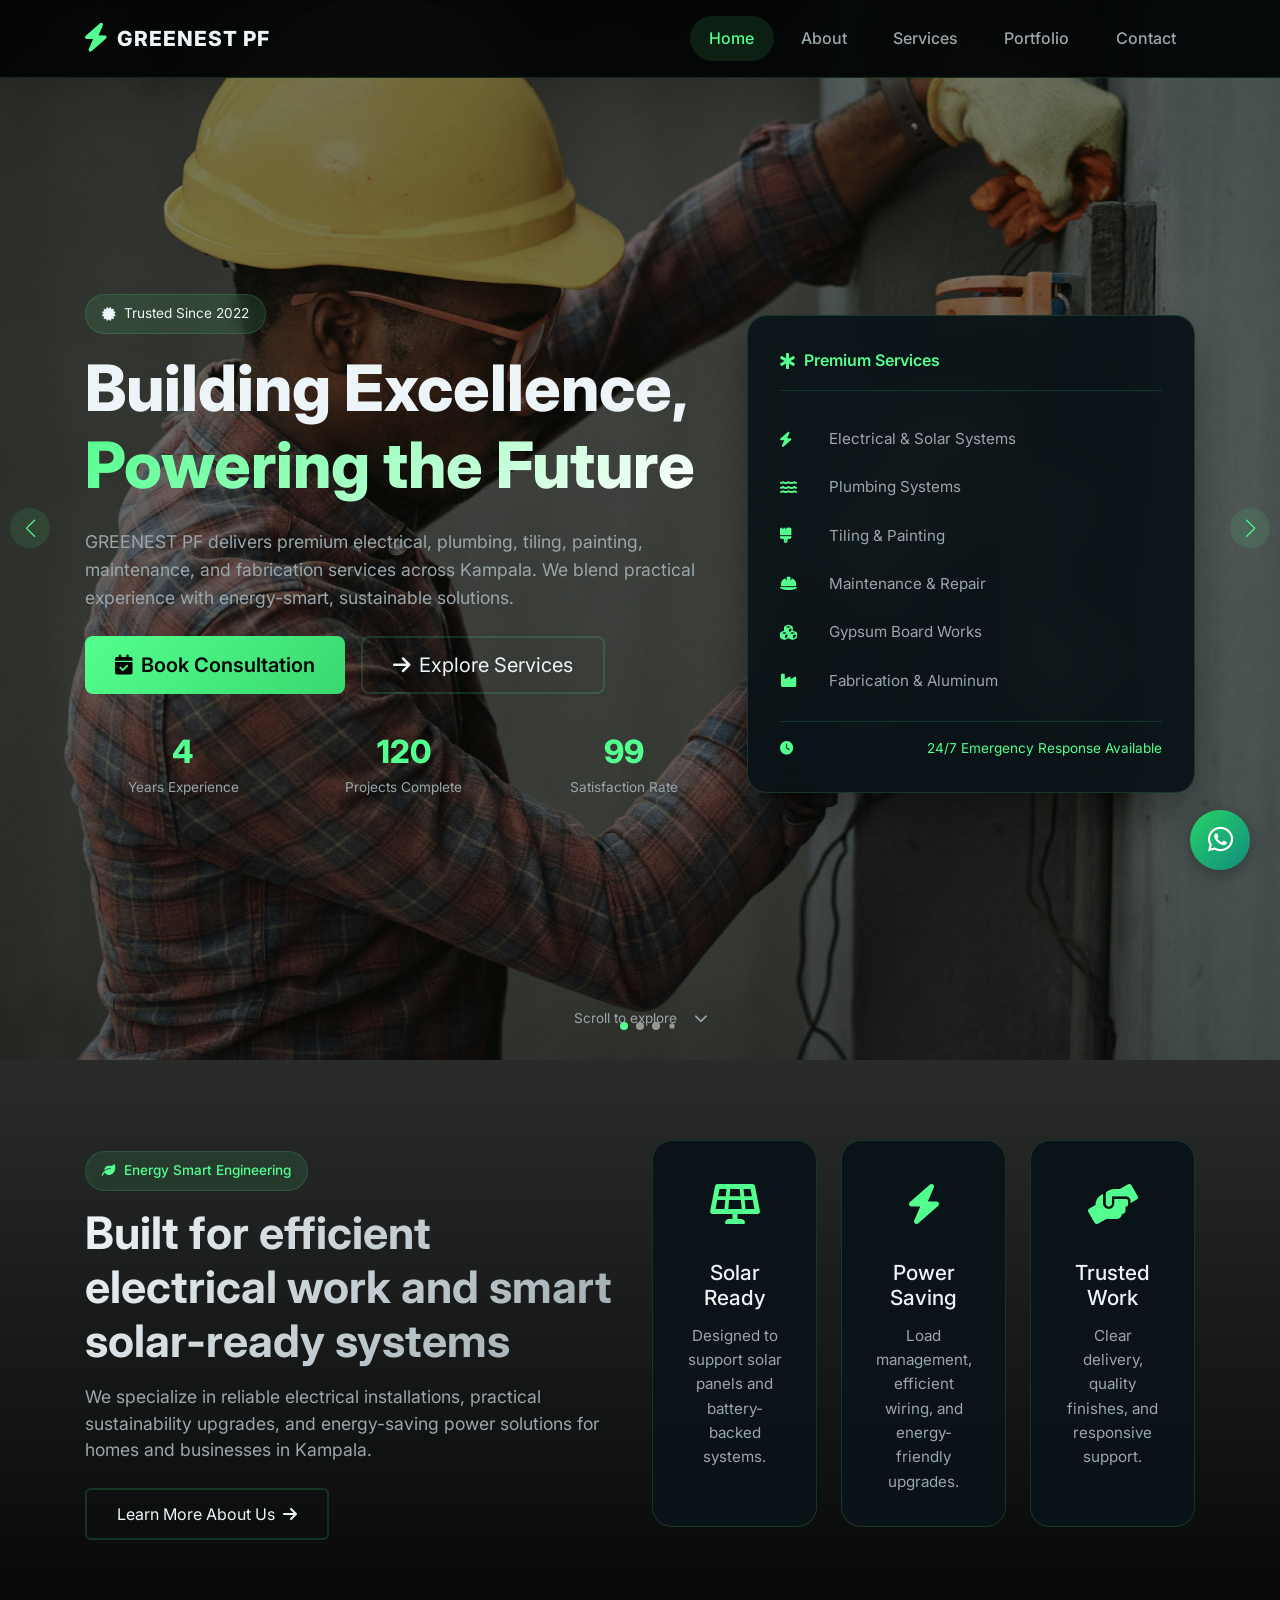
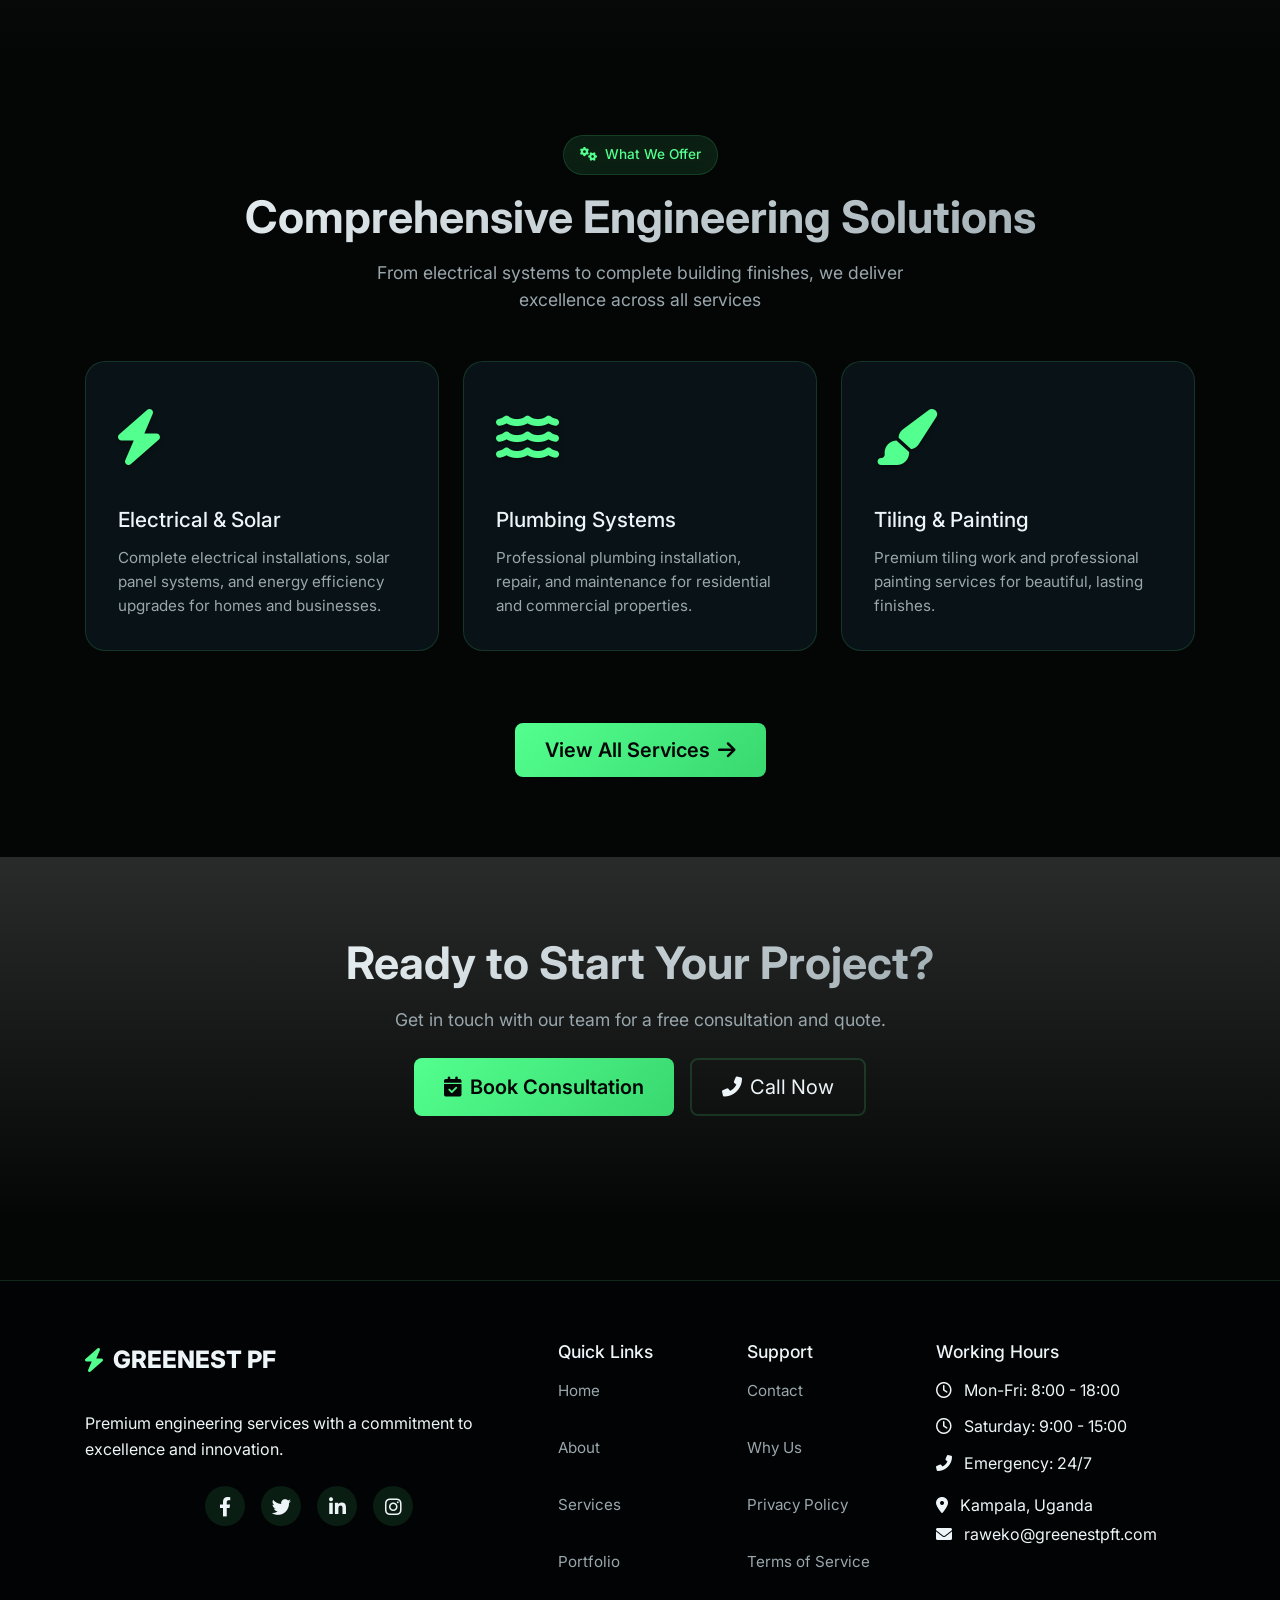
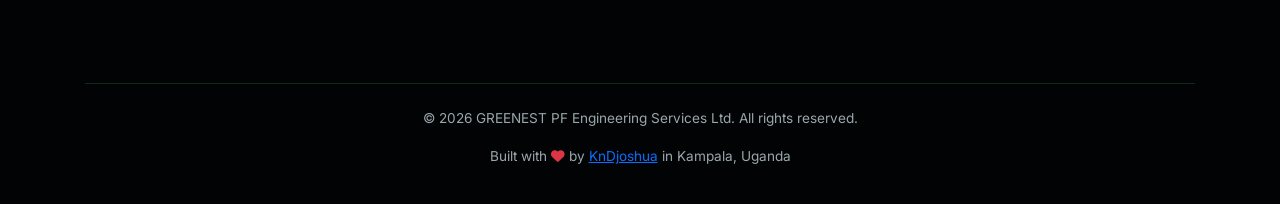
==== commit aa4926f4: "Update index.html" ====
--- a/index.html
+++ b/index.html
@@ -142,7 +142,7 @@
       <div class="container position-relative z-1">
         <div class="row min-vh-100 align-items-center">
           <div class="col-lg-7 mb-5 mb-lg-0" data-aos="fade-up" data-aos-duration="1000">
-            <br><br>
+            <br>
             <div class="hero-badge mb-3">
               <i class="fas fa-certificate me-2" aria-hidden="true"></i>
               <span>Trusted Since 2022</span>
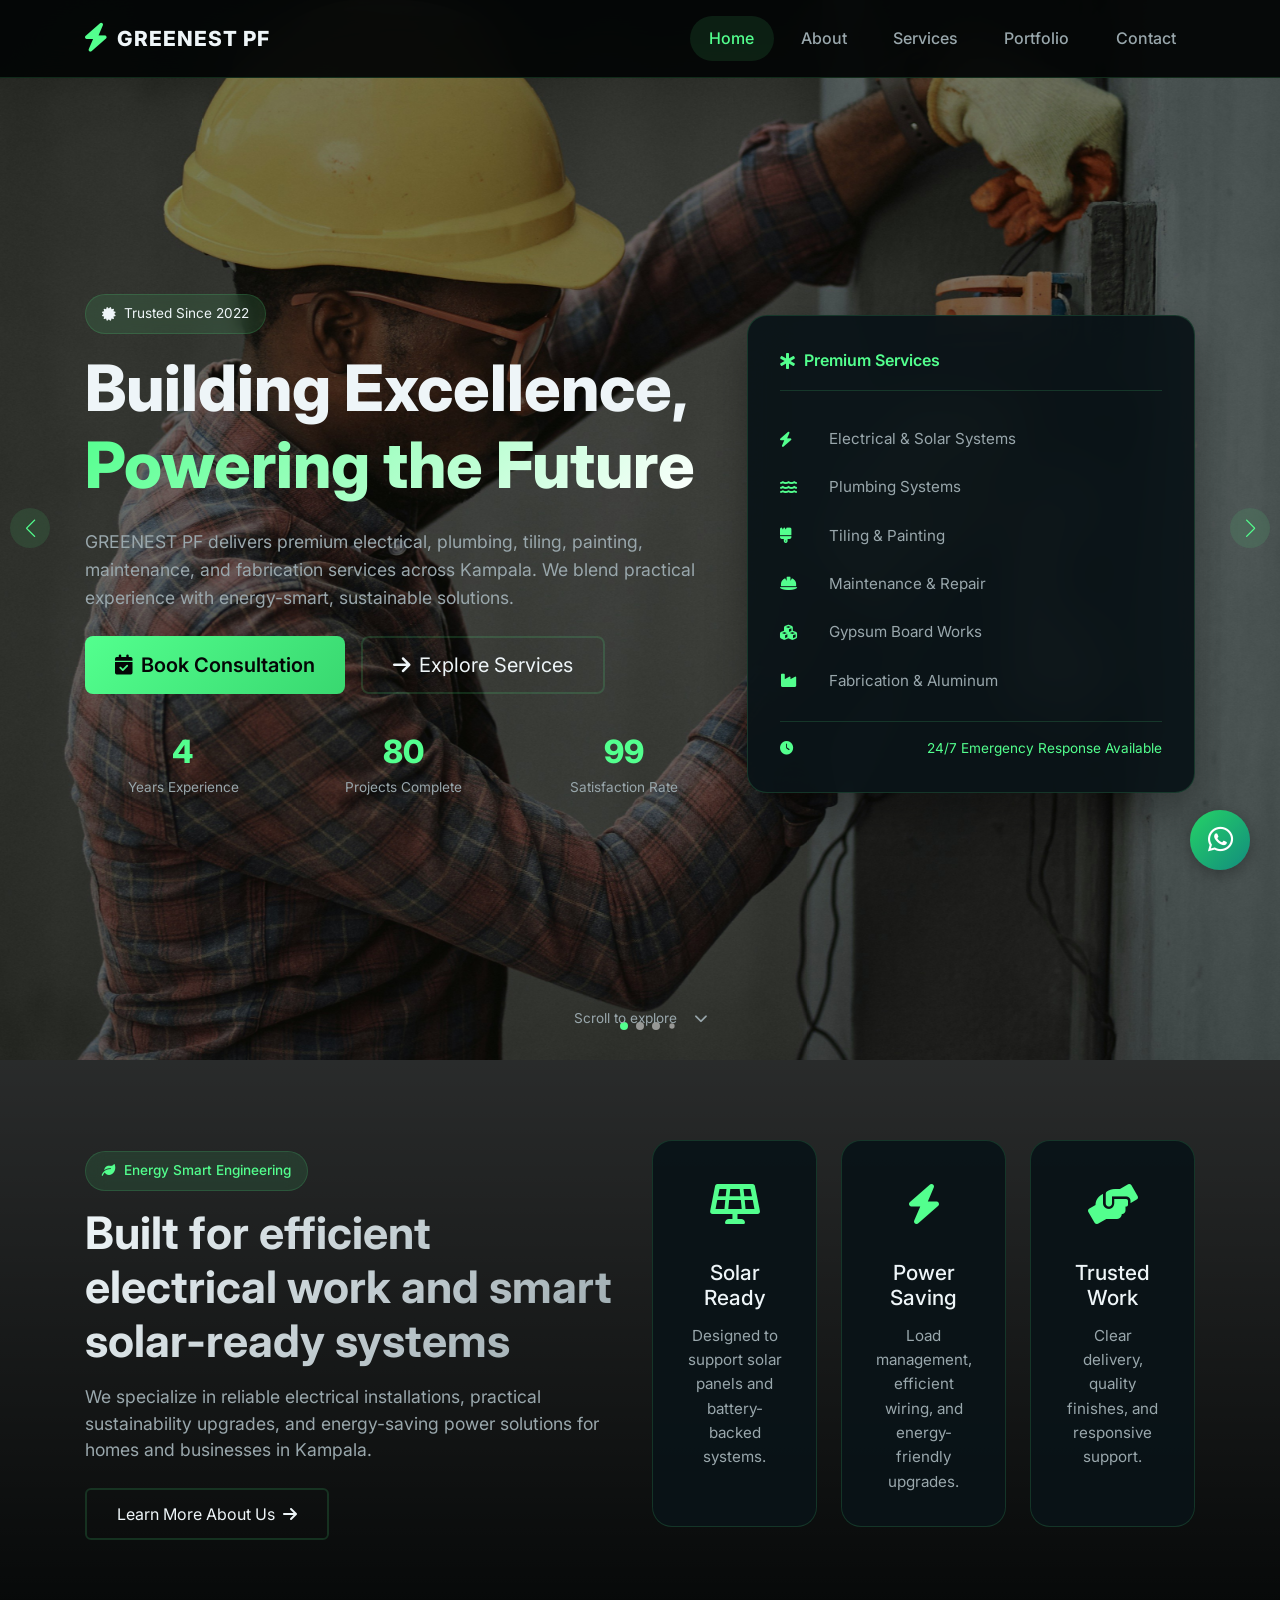
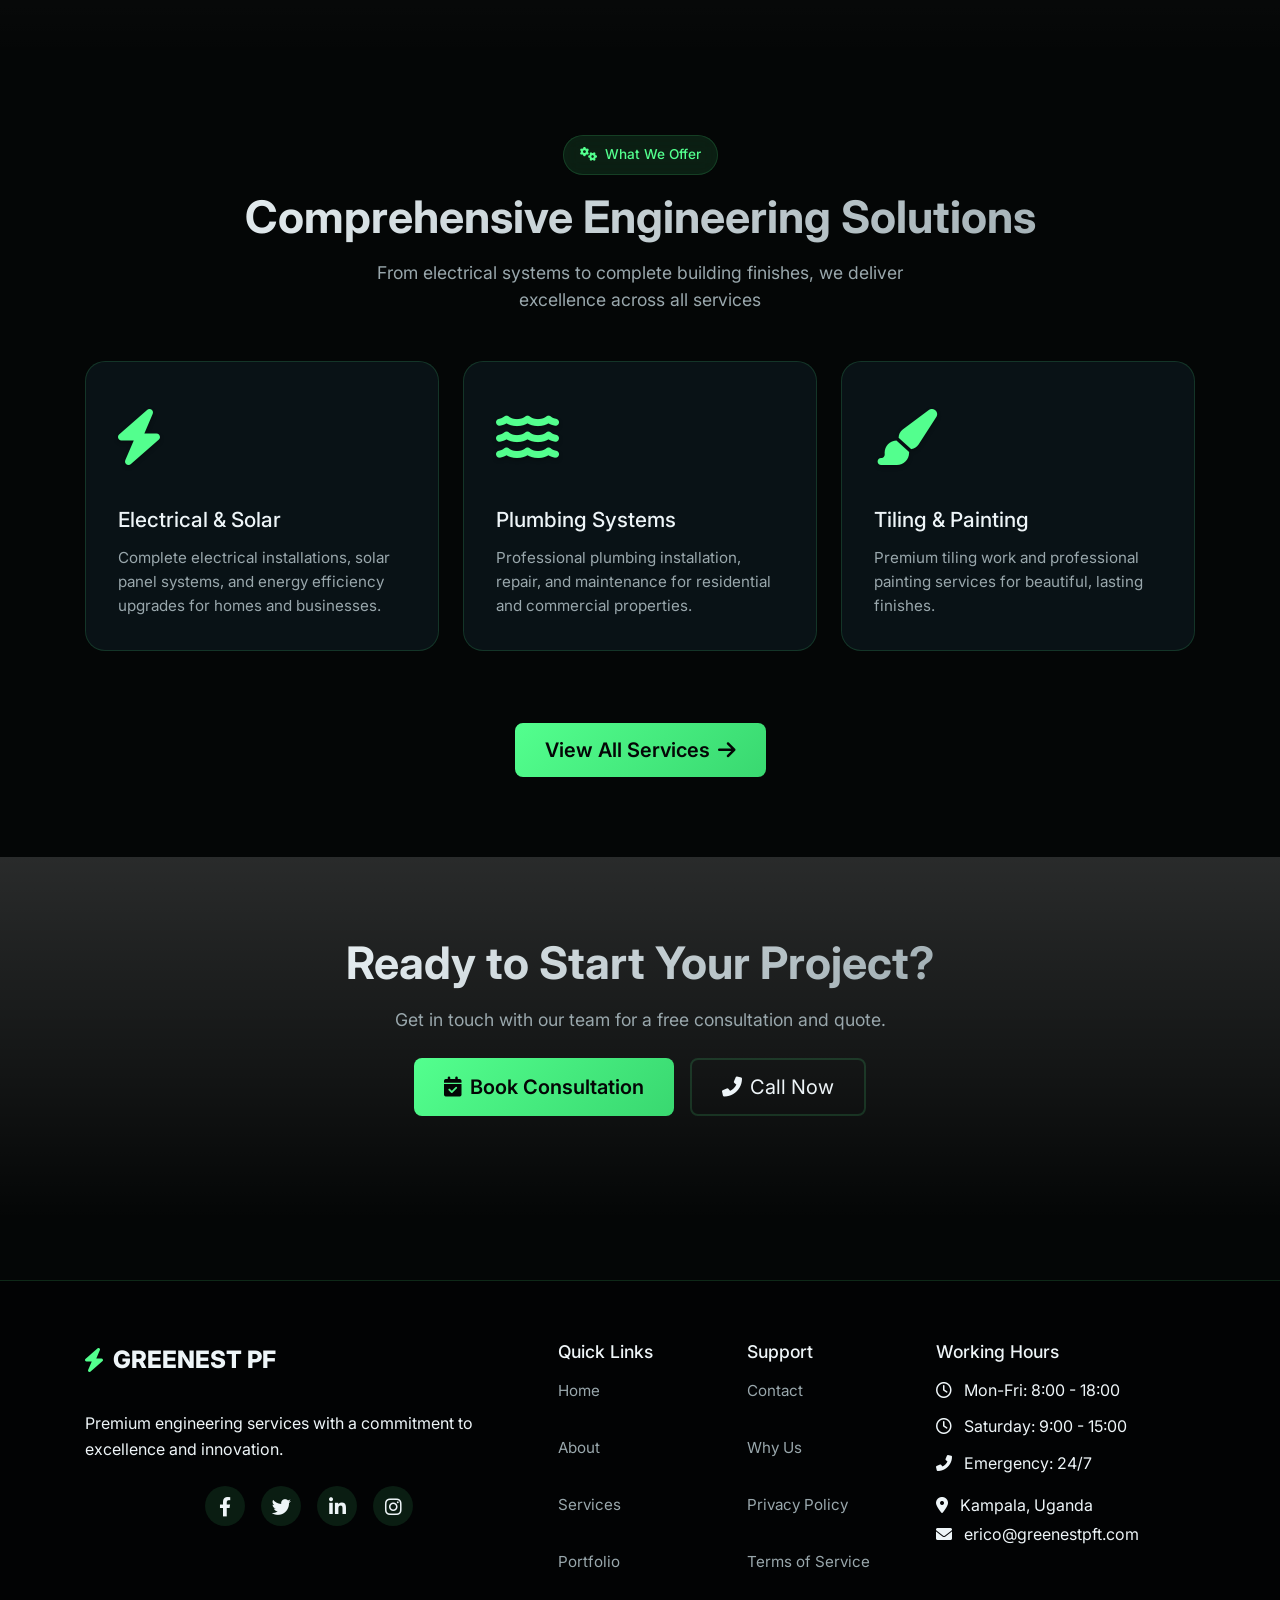
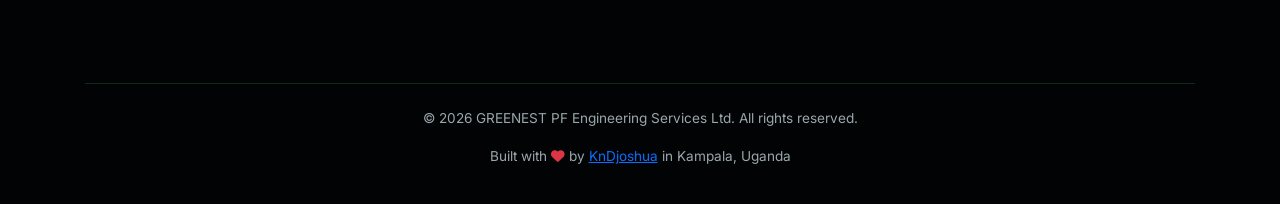
==== commit ebe03886: "Update index.html" ====
--- a/index.html
+++ b/index.html
@@ -173,7 +173,7 @@
               </div>
               <div class="col-4">
                 <div class="stat-card">
-                  <div class="stat-number" data-count="120">0</div>
+                  <div class="stat-number" data-count="80">0</div>
                   <div class="stat-label">Projects Complete</div>
                 </div>
               </div>
@@ -373,7 +373,7 @@
           </ul>
           <div class="mt-3">
             <p class="mb-1"><i class="fas fa-map-marker-alt me-2"></i> Kampala, Uganda</p>
-            <p><i class="fas fa-envelope me-2"></i> raweko@greenestpft.com</p>
+            <p><i class="fas fa-envelope me-2"></i> erico@greenestpft.com</p>
           </div>
         </div>
       </div>
@@ -402,7 +402,7 @@
       </button>
       <div class="modal-header">
         <h3 id="modalTitle">Book a Consultation</h3>
-        <p>Send your booking request directly to raweko@greenestpft.com</p>
+        <p>Send your booking request directly to greenestpf@gmail.com</p>
       </div>
       <form id="bookingForm" class="booking-form">
         <div class="row g-3">
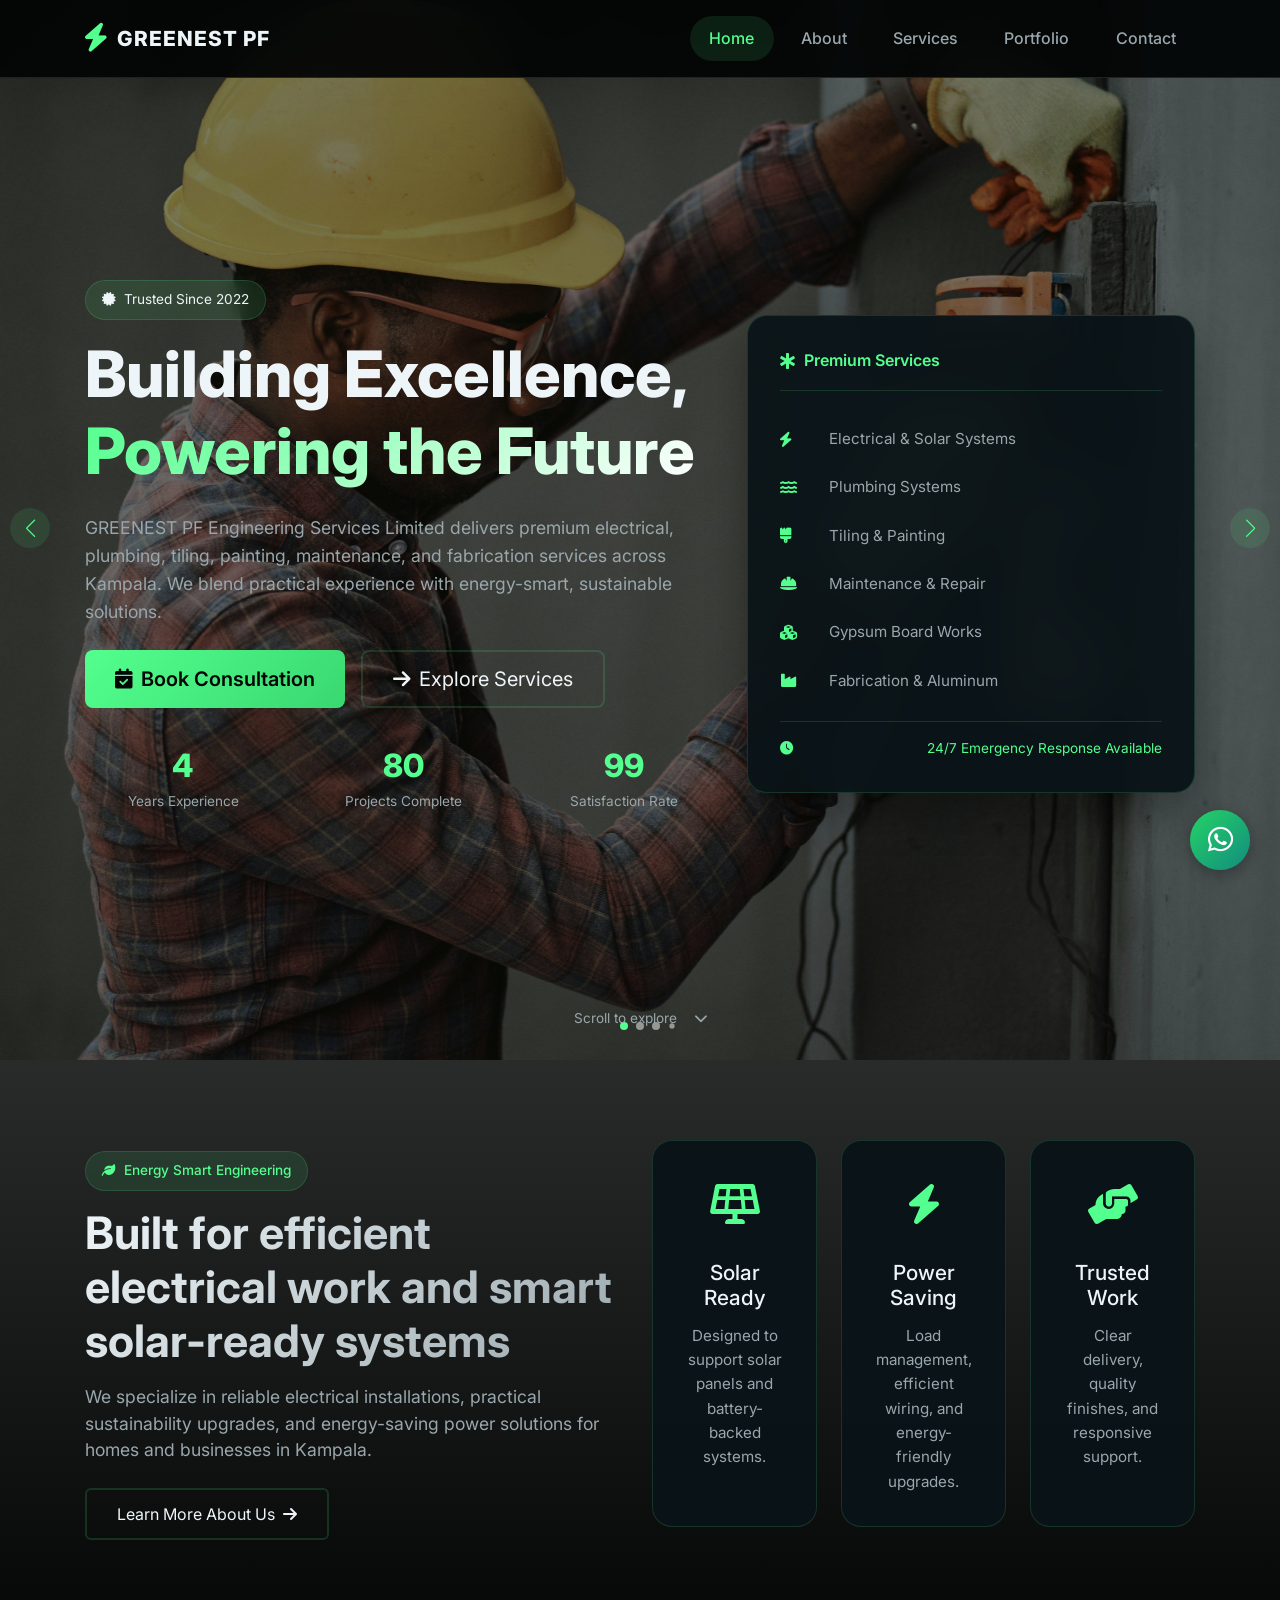
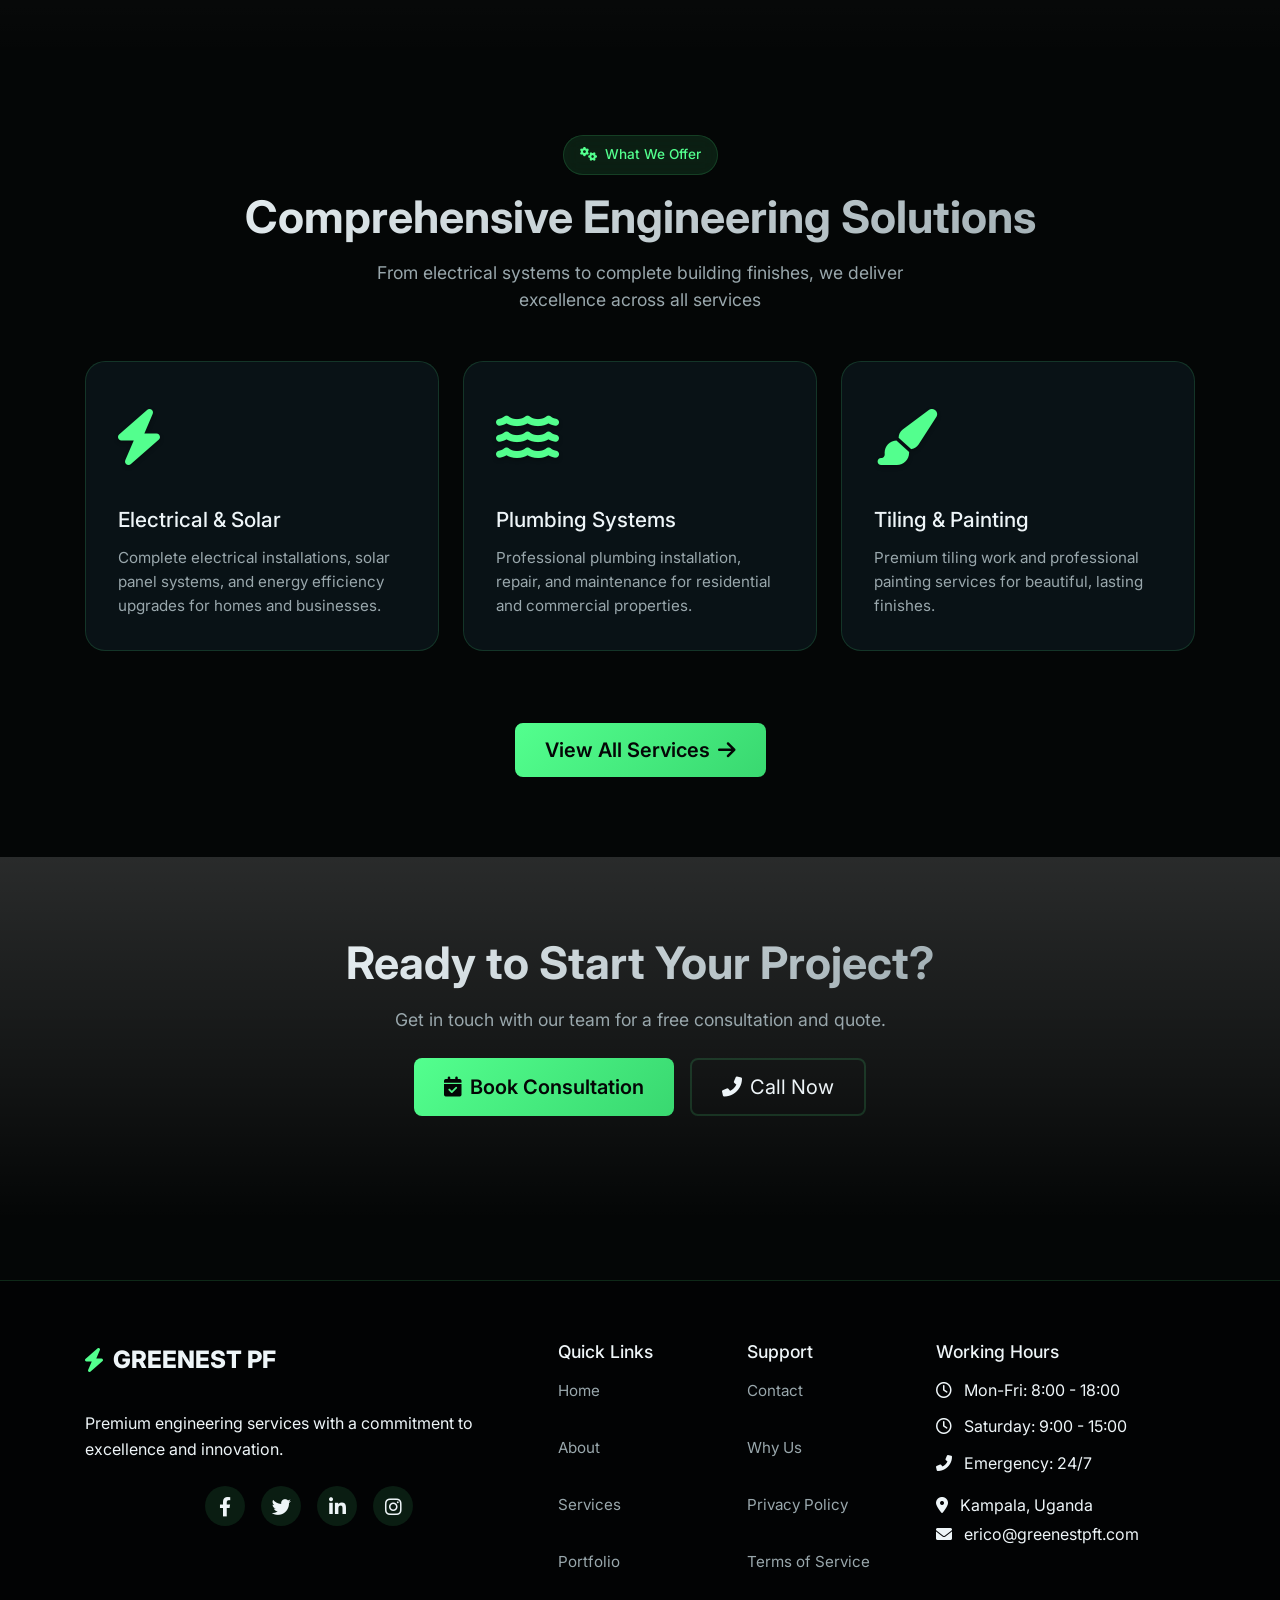
==== commit c4450e03: "Update index.html" ====
--- a/index.html
+++ b/index.html
@@ -102,16 +102,16 @@
             <a class="nav-link" href="#home">Home</a>
           </li>
           <li class="nav-item">
-            <a class="nav-link" href="#about">About</a>
+            <a class="nav-link" href="about.html">About</a>
           </li>
           <li class="nav-item">
-            <a class="nav-link" href="#services-highlight">Services</a>
+            <a class="nav-link" href="services.html">Services</a>
           </li>
           <li class="nav-item">
             <a class="nav-link" href="portfolio.html">Portfolio</a>
           </li>
           <li class="nav-item">
-            <a class="nav-link" href="#contact-footer">Contact</a>
+            <a class="nav-link" href="contact.html">Contact</a>
           </li>
         </ul>
       </div>
@@ -152,7 +152,8 @@
               <span class="gradient-text">Powering the Future</span>
             </h1>
             <p class="hero-text mb-4">
-              GREENEST PF delivers premium electrical, plumbing, tiling, painting, maintenance,
+              GREENEST PF Engineering Services Limited delivers premium electrical, plumbing, tiling, painting,
+              maintenance,
               and fabrication services across Kampala. We blend practical experience with
               energy-smart, sustainable solutions.
             </p>
@@ -378,13 +379,13 @@
         </div>
       </div>
 
-      <div class="footer-bottom text-center mt-5 pt-4">
+      <!-- <div class="footer-bottom text-center mt-5 pt-4">
         <p>&copy; 2026 GREENEST PF Engineering Services Ltd. All rights reserved.</p>
         <p class="mt-2">Built with <i class="fas fa-heart text-danger"></i> by <a
             href="https://kndjoshua.github.io/KnD/" target="_blank" rel="noopener noreferrer">KnDjoshua</a> in Kampala,
           Uganda</p>
       </div>
-    </div>
+    </div> -->
   </footer>
 
   <!-- WhatsApp Float Button -->
